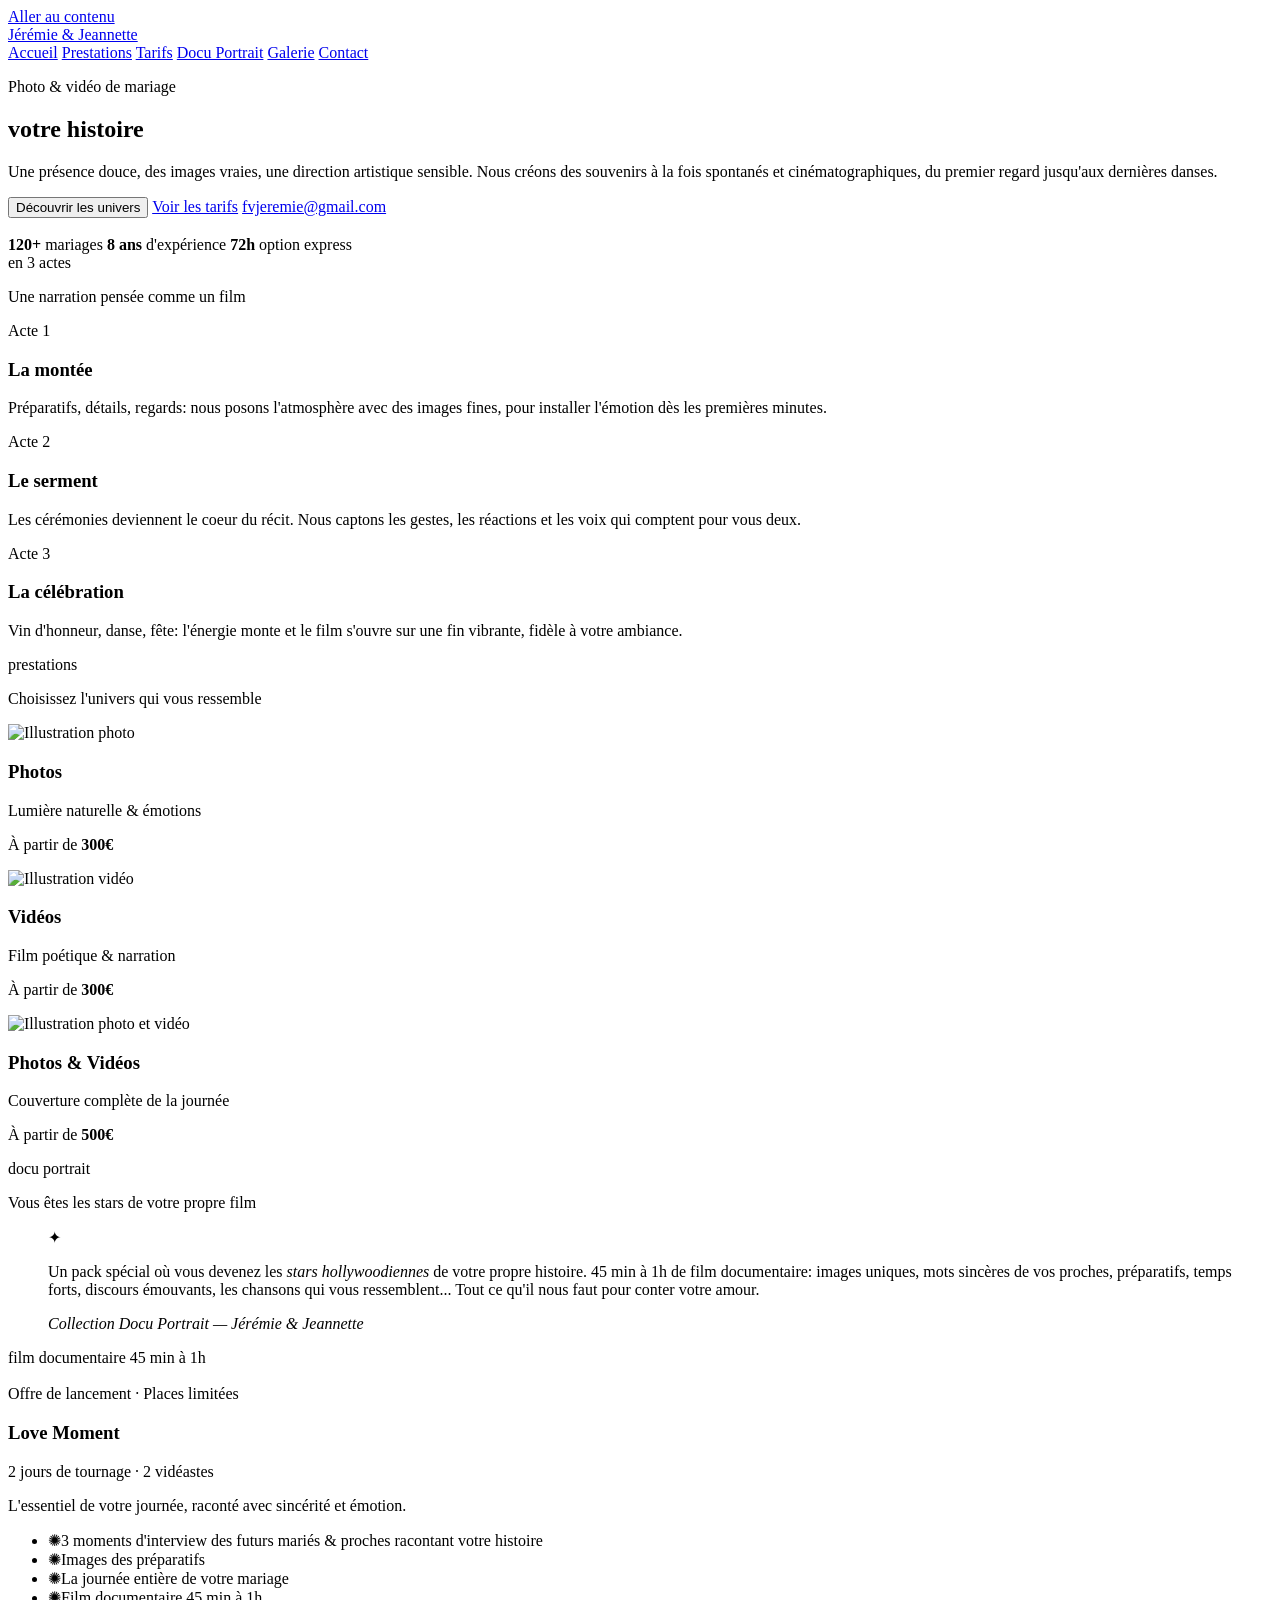
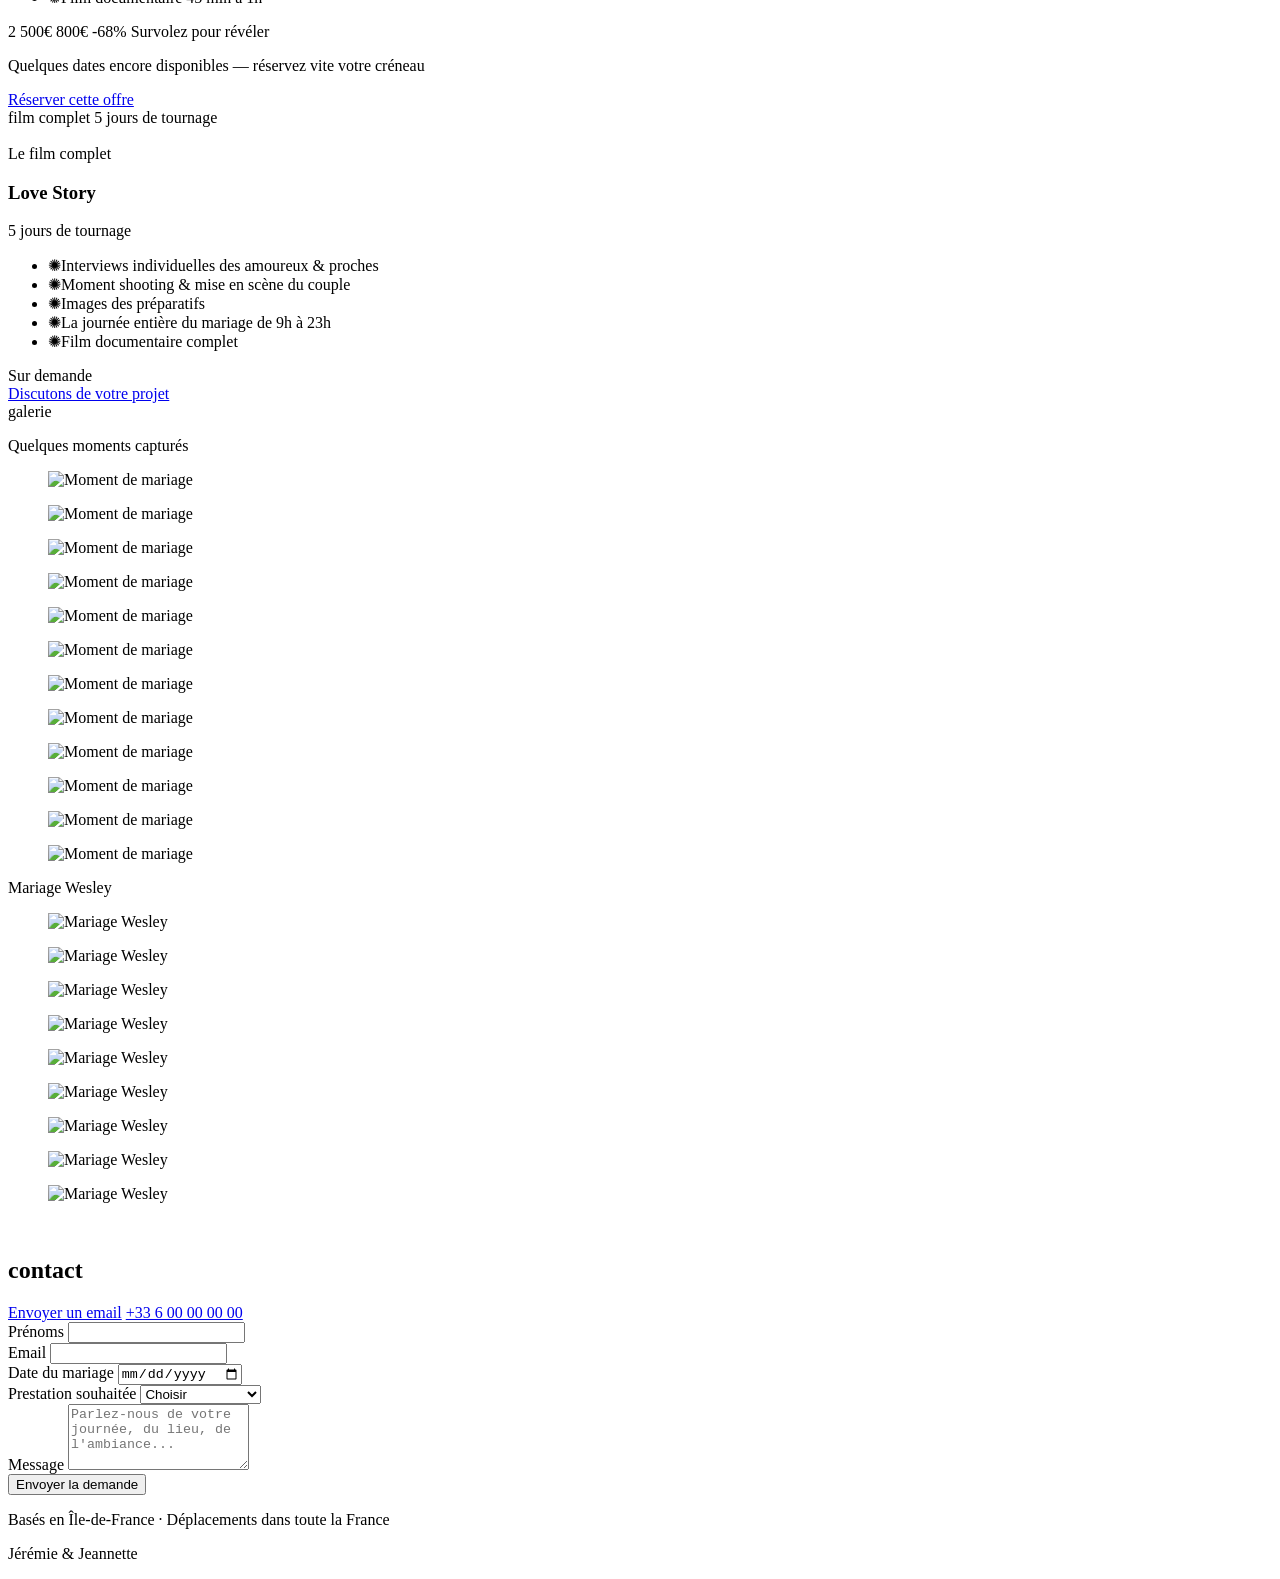
==== index.html @ 98b398fd "deplacement index" ====
<!doctype html>
<html lang="fr">
<head>
  <meta charset="utf-8">
  <meta name="viewport" content="width=device-width, initial-scale=1">
  <title>Jérémie & Jeannette | Prestations photo et vidéo de mariage</title>
  <meta name="description" content="Prestations photo et vidéo de mariage en Île-de-France: formules élégantes, approche éditoriale et films poétiques pour raconter votre journée.">
  <link rel="stylesheet" href="css/styles.css">
</head>
<body>
  <a class="skip-link" href="#accueil">Aller au contenu</a>

  <header class="topbar" role="banner">
    <a class="brand" href="#accueil">Jérémie & Jeannette</a>
    <nav aria-label="Navigation principale">
      <a href="#accueil">Accueil</a>
      <a href="#prestations">Prestations</a>
      <a href="#gamme">Tarifs</a>
      <a href="#docu">Docu Portrait</a>
      <a href="#galerie">Galerie</a>
      <a href="#contact">Contact</a>
    </nav>
  </header>

  <main id="accueil">
    <section class="hero">
      <div class="hero-copy reveal">
        <p class="eyebrow">Photo & vidéo de mariage</p>
        <h1 class="accroche gold-text">votre histoire</h1>
        <p class="sub">
          Une présence douce, des images vraies, une direction artistique sensible.
          Nous créons des souvenirs à la fois spontanés et cinématographiques,
          du premier regard jusqu'aux dernières danses.
        </p>
        <div class="hero-actions">
          <button id="heroInvite" class="invite" type="button">Découvrir les univers</button>
          <a class="text-link" href="#gamme">Voir les tarifs</a>
          <a class="mail" href="mailto:fvjeremie@gmail.com">fvjeremie@gmail.com</a>
        </div>
      </div>

      <div class="hero-visual reveal" aria-hidden="true">
        <img class="hero-sheet hero-sheet-main" src="assets/img/packs/photo-video.png" alt="">
        <img class="hero-sheet hero-sheet-back" src="assets/img/packs/photo.png" alt="">
        <div class="hero-stats">
          <span><b>120+</b> mariages</span>
          <span><b>8 ans</b> d'expérience</span>
          <span><b>72h</b> option express</span>
        </div>
      </div>
    </section>

    <section class="cinema" aria-label="Storytelling cinématographique">
      <header class="page-head reveal">
        <span class="script gold-text">en 3 actes</span>
        <p class="mariage">Une narration pensée comme un film</p>
      </header>

      <div class="cinema-grid">
        <article class="cinema-card reveal">
          <span class="num">Acte 1</span>
          <h3>La montée</h3>
          <p>
            Préparatifs, détails, regards: nous posons l'atmosphère avec des images fines,
            pour installer l'émotion dès les premières minutes.
          </p>
        </article>
        <article class="cinema-card reveal">
          <span class="num">Acte 2</span>
          <h3>Le serment</h3>
          <p>
            Les cérémonies deviennent le coeur du récit. Nous captons les gestes,
            les réactions et les voix qui comptent pour vous deux.
          </p>
        </article>
        <article class="cinema-card reveal">
          <span class="num">Acte 3</span>
          <h3>La célébration</h3>
          <p>
            Vin d'honneur, danse, fête: l'énergie monte et le film s'ouvre sur une fin
            vibrante, fidèle à votre ambiance.
          </p>
        </article>
      </div>
    </section>

    <section id="prestations" class="choice" aria-label="Choisir votre univers">
      <header class="page-head reveal">
        <span class="script gold-text">prestations</span>
        <p class="mariage">Choisissez l'univers qui vous ressemble</p>
      </header>

      <div class="choice-grid">
        <article class="choice-card" data-univers="photo" tabindex="0" aria-label="Univers photo">
          <div class="media">
            <img class="illu" src="assets/img/illustrations/Bouquet.png" alt="Illustration photo">
          </div>
          <h3 class="gold-text">Photos</h3>
          <p class="tag">Lumière naturelle & émotions</p>
          <p class="from">À partir de <b>300€</b></p>
        </article>

        <article class="choice-card" data-univers="video" tabindex="0" aria-label="Univers vidéo">
          <div class="media">
            <img class="illu" src="assets/img/illustrations/video/Cupidon.png" alt="Illustration vidéo">
          </div>
          <h3 class="gold-text">Vidéos</h3>
          <p class="tag">Film poétique & narration</p>
          <p class="from">À partir de <b>300€</b></p>
        </article>

        <article class="choice-card" data-univers="mix" tabindex="0" aria-label="Univers photo et vidéo">
          <div class="media">
            <img class="illu" src="assets/img/illustrations/Bague.png" alt="Illustration photo et vidéo">
          </div>
          <h3 class="gold-text">Photos & Vidéos</h3>
          <p class="tag">Couverture complète de la journée</p>
          <p class="from">À partir de <b>500€</b></p>
        </article>
      </div>
    </section>

    <section id="gamme" class="gamme" hidden aria-label="Tarifs et options">
      <header class="page-head reveal">
        <span id="gammeScript" class="script gold-text">photos</span>
        <p class="mariage">Sélectionnez une formule puis comparez les options</p>
      </header>

      <div class="gamme-shell reveal">
        <div id="gammeSwitch" class="gamme-switch" role="tablist" aria-label="Univers de prestation">
          <button type="button" role="tab" data-univers="photo" aria-pressed="true" class="is-active">Photos</button>
          <button type="button" role="tab" data-univers="video" aria-pressed="false">Vidéos</button>
          <button type="button" role="tab" data-univers="mix" aria-pressed="false">Photos & Vidéos</button>
        </div>

        <div class="gamme-main">
          <div id="packsHost" class="packs" aria-live="polite"></div>
          <div id="optionsHost" class="gamme-options" aria-label="Options"></div>
        </div>
      </div>
    </section>

    <section id="docu" class="docu" aria-label="Docu portrait mariage">
      <header class="page-head reveal">
        <span class="script gold-text">docu portrait</span>
        <p class="mariage">Vous êtes les stars de votre propre film</p>
      </header>

      <!-- Pull-quote -->
      <blockquote class="docu-quote reveal">
        <span class="flare">✦</span>
        <p>
          Un pack spécial où vous devenez les <em>stars hollywoodiennes</em> de votre propre histoire.
          45 min à 1h de film documentaire: images uniques, mots sincères de vos proches,
          préparatifs, temps forts, discours émouvants, les chansons qui vous ressemblent...
          Tout ce qu'il nous faut pour conter votre amour.
        </p>
        <cite>Collection Docu Portrait — Jérémie & Jeannette</cite>
      </blockquote>

      <!-- Packs Docu -->
      <div class="docu-packs">

        <!-- LOVE MOMENT -->
        <article class="docu-pack-card docu-pack-card--cinema reveal" tabindex="0" aria-label="Pack Love Moment, 800€">
          <div class="docu-pack-illu" aria-hidden="true">
            <div class="docu-pack-illu-copy">
              <span class="docu-pack-illu-kicker">film documentaire</span>
              <span class="docu-pack-illu-line">45 min à 1h</span>
            </div>
            <img class="illu" src="assets/img/illustrations/video/Clef.png" alt="">
          </div>
          <div class="docu-pack-body">
            <span class="docu-badge docu-badge--pulse"><span class="docu-badge-dot"></span>Offre de lancement · Places limitées</span>
            <h3 class="docu-pack-name gold-text">Love Moment</h3>
            <p class="docu-pack-sub">2 jours de tournage · 2 vidéastes</p>
            <p class="docu-pack-tagline">L'essentiel de votre journée, raconté avec sincérité et émotion.</p>
            <ul class="docu-pack-list">
              <li><span class="flare">✺</span>3 moments d'interview des futurs mariés & proches racontant votre histoire</li>
              <li><span class="flare">✺</span>Images des préparatifs</li>
              <li><span class="flare">✺</span>La journée entière de votre mariage</li>
              <li><span class="flare">✺</span>Film documentaire 45 min à 1h</li>
            </ul>
            <div class="docu-pack-price">
              <span class="docu-strike">2 500€</span>
              <span class="docu-promo gold-text">800€</span>
              <span class="docu-discount">-68%</span>
              <span class="docu-hint">Survolez pour révéler</span>
            </div>
            <p class="docu-urgency">Quelques dates encore disponibles — réservez vite votre créneau</p>
            <a class="docu-cta docu-cta--gold" href="#contact">Réserver cette offre</a>
          </div>
        </article>

        <!-- LOVE STORY -->
        <article class="docu-pack-card docu-pack-card--prestige docu-pack-card--editorial reveal" tabindex="0" aria-label="Pack Love Story, prix sur demande">
          <div class="docu-pack-illu" aria-hidden="true">
            <div class="docu-pack-illu-copy">
              <span class="docu-pack-illu-kicker">film complet</span>
              <span class="docu-pack-illu-line">5 jours de tournage</span>
            </div>
            <img class="illu" src="assets/img/illustrations/video/Colombe.png" alt="">
          </div>
          <div class="docu-pack-body">
            <span class="docu-badge docu-badge--prestige">Le film complet</span>
            <h3 class="docu-pack-name gold-text">Love Story</h3>
            <p class="docu-pack-sub">5 jours de tournage</p>
            <ul class="docu-pack-list">
              <li><span class="flare">✺</span>Interviews individuelles des amoureux & proches</li>
              <li><span class="flare">✺</span>Moment shooting & mise en scène du couple</li>
              <li><span class="flare">✺</span>Images des préparatifs</li>
              <li><span class="flare">✺</span>La journée entière du mariage de 9h à 23h</li>
              <li><span class="flare">✺</span>Film documentaire complet</li>
            </ul>
            <div class="docu-pack-price">
              <span class="docu-onreq gold-text">Sur demande</span>
            </div>
            <a class="docu-cta" href="#contact">Discutons de votre projet</a>
          </div>
        </article>

      </div>
    </section>
  </main>

  <section id="galerie" class="galerie" aria-label="Galerie photos">
    <header class="page-head reveal">
      <span class="script gold-text">galerie</span>
      <p class="mariage">Quelques moments capturés</p>
    </header>

    <div class="galerie-grid reveal">
      <figure class="gal-item gal-tall">
        <img src="assets/img/gallery/DSC05662.jpg" alt="Moment de mariage" loading="lazy">
      </figure>
      <figure class="gal-item">
        <img src="assets/img/gallery/DSC04499.jpg" alt="Moment de mariage" loading="lazy">
      </figure>
      <figure class="gal-item">
        <img src="assets/img/gallery/DSC04940.jpg" alt="Moment de mariage" loading="lazy">
      </figure>
      <figure class="gal-item gal-wide">
        <img src="assets/img/gallery/DSC05171.jpg" alt="Moment de mariage" loading="lazy">
      </figure>
      <figure class="gal-item">
        <img src="assets/img/gallery/DSC05604.jpg" alt="Moment de mariage" loading="lazy">
      </figure>
      <figure class="gal-item">
        <img src="assets/img/gallery/DSC05623.jpg" alt="Moment de mariage" loading="lazy">
      </figure>
      <figure class="gal-item gal-tall">
        <img src="assets/img/gallery/ILCE-7M4099.jpg" alt="Moment de mariage" loading="lazy">
      </figure>
      <figure class="gal-item">
        <img src="assets/img/gallery/DSC05749.jpg" alt="Moment de mariage" loading="lazy">
      </figure>
      <figure class="gal-item">
        <img src="assets/img/gallery/DSC08871.jpg" alt="Moment de mariage" loading="lazy">
      </figure>
      <figure class="gal-item gal-wide">
        <img src="assets/img/gallery/DSC09222.jpg" alt="Moment de mariage" loading="lazy">
      </figure>
      <figure class="gal-item">
        <img src="assets/img/gallery/ILCE-7M4180.jpg" alt="Moment de mariage" loading="lazy">
      </figure>
      <figure class="gal-item">
        <img src="assets/img/gallery/ILCE-7M4276.jpg" alt="Moment de mariage" loading="lazy">
      </figure>
    </div>

    <div class="galerie-sub reveal">
      <p class="galerie-sub-title">Mariage Wesley</p>
      <div class="galerie-grid galerie-grid--small">
        <figure class="gal-item">
          <img src="assets/img/gallery/Wesley/DSC01815.jpg" alt="Mariage Wesley" loading="lazy">
        </figure>
        <figure class="gal-item gal-tall">
          <img src="assets/img/gallery/Wesley/DSC02209.jpg" alt="Mariage Wesley" loading="lazy">
        </figure>
        <figure class="gal-item">
          <img src="assets/img/gallery/Wesley/DSC02457.jpg" alt="Mariage Wesley" loading="lazy">
        </figure>
        <figure class="gal-item gal-wide">
          <img src="assets/img/gallery/Wesley/DSC02531.jpg" alt="Mariage Wesley" loading="lazy">
        </figure>
        <figure class="gal-item">
          <img src="assets/img/gallery/Wesley/DSC03339.jpg" alt="Mariage Wesley" loading="lazy">
        </figure>
        <figure class="gal-item">
          <img src="assets/img/gallery/Wesley/DSC03361.jpg" alt="Mariage Wesley" loading="lazy">
        </figure>
        <figure class="gal-item gal-tall">
          <img src="assets/img/gallery/Wesley/DSC03442.jpg" alt="Mariage Wesley" loading="lazy">
        </figure>
        <figure class="gal-item">
          <img src="assets/img/gallery/Wesley/DSC03484.jpg" alt="Mariage Wesley" loading="lazy">
        </figure>
        <figure class="gal-item">
          <img src="assets/img/gallery/Wesley/DSC03781.jpg" alt="Mariage Wesley" loading="lazy">
        </figure>
      </div>
    </div>
  </section>

  <footer id="contact" class="contact" aria-label="Contact">
    <img class="corner bl" src="assets/img/illustrations/Noeud.png" alt="">
    <img class="corner r" src="assets/img/illustrations/Champagne.png" alt="">

    <h2 class="gold-text reveal">contact</h2>
    <div class="contact-actions reveal">
      <a class="mail" href="mailto:contact@jeremie-jeannette.fr">Envoyer un email</a>
      <a class="tel" href="tel:+33600000000">+33 6 00 00 00 00</a>
    </div>
    <form id="contactForm" class="contact-form reveal" aria-label="Formulaire de contact">
      <div class="field">
        <label for="prenom">Prénoms</label>
        <input id="prenom" name="prenom" type="text" autocomplete="name" required>
      </div>
      <div class="field">
        <label for="email">Email</label>
        <input id="email" name="email" type="email" autocomplete="email" required>
      </div>
      <div class="field">
        <label for="dateMariage">Date du mariage</label>
        <input id="dateMariage" name="dateMariage" type="date" required>
      </div>
      <div class="field">
        <label for="univers">Prestation souhaitée</label>
        <select id="univers" name="univers" required>
          <option value="">Choisir</option>
          <option value="Photos">Photos</option>
          <option value="Vidéos">Vidéos</option>
          <option value="Photos & Vidéos">Photos & Vidéos</option>
        </select>
      </div>
      <div class="field full">
        <label for="message">Message</label>
        <textarea id="message" name="message" rows="4" placeholder="Parlez-nous de votre journée, du lieu, de l'ambiance..."></textarea>
      </div>
      <button class="invite" type="submit">Envoyer la demande</button>
      <p id="formStatus" class="form-status" role="status" aria-live="polite"></p>
    </form>
    <p class="zone reveal">Basés en Île-de-France · Déplacements dans toute la France</p>
    <p class="sign gold-text reveal">Jérémie & Jeannette</p>
  </footer>

  <script src="js/main.js" defer></script>
</body>
</html>
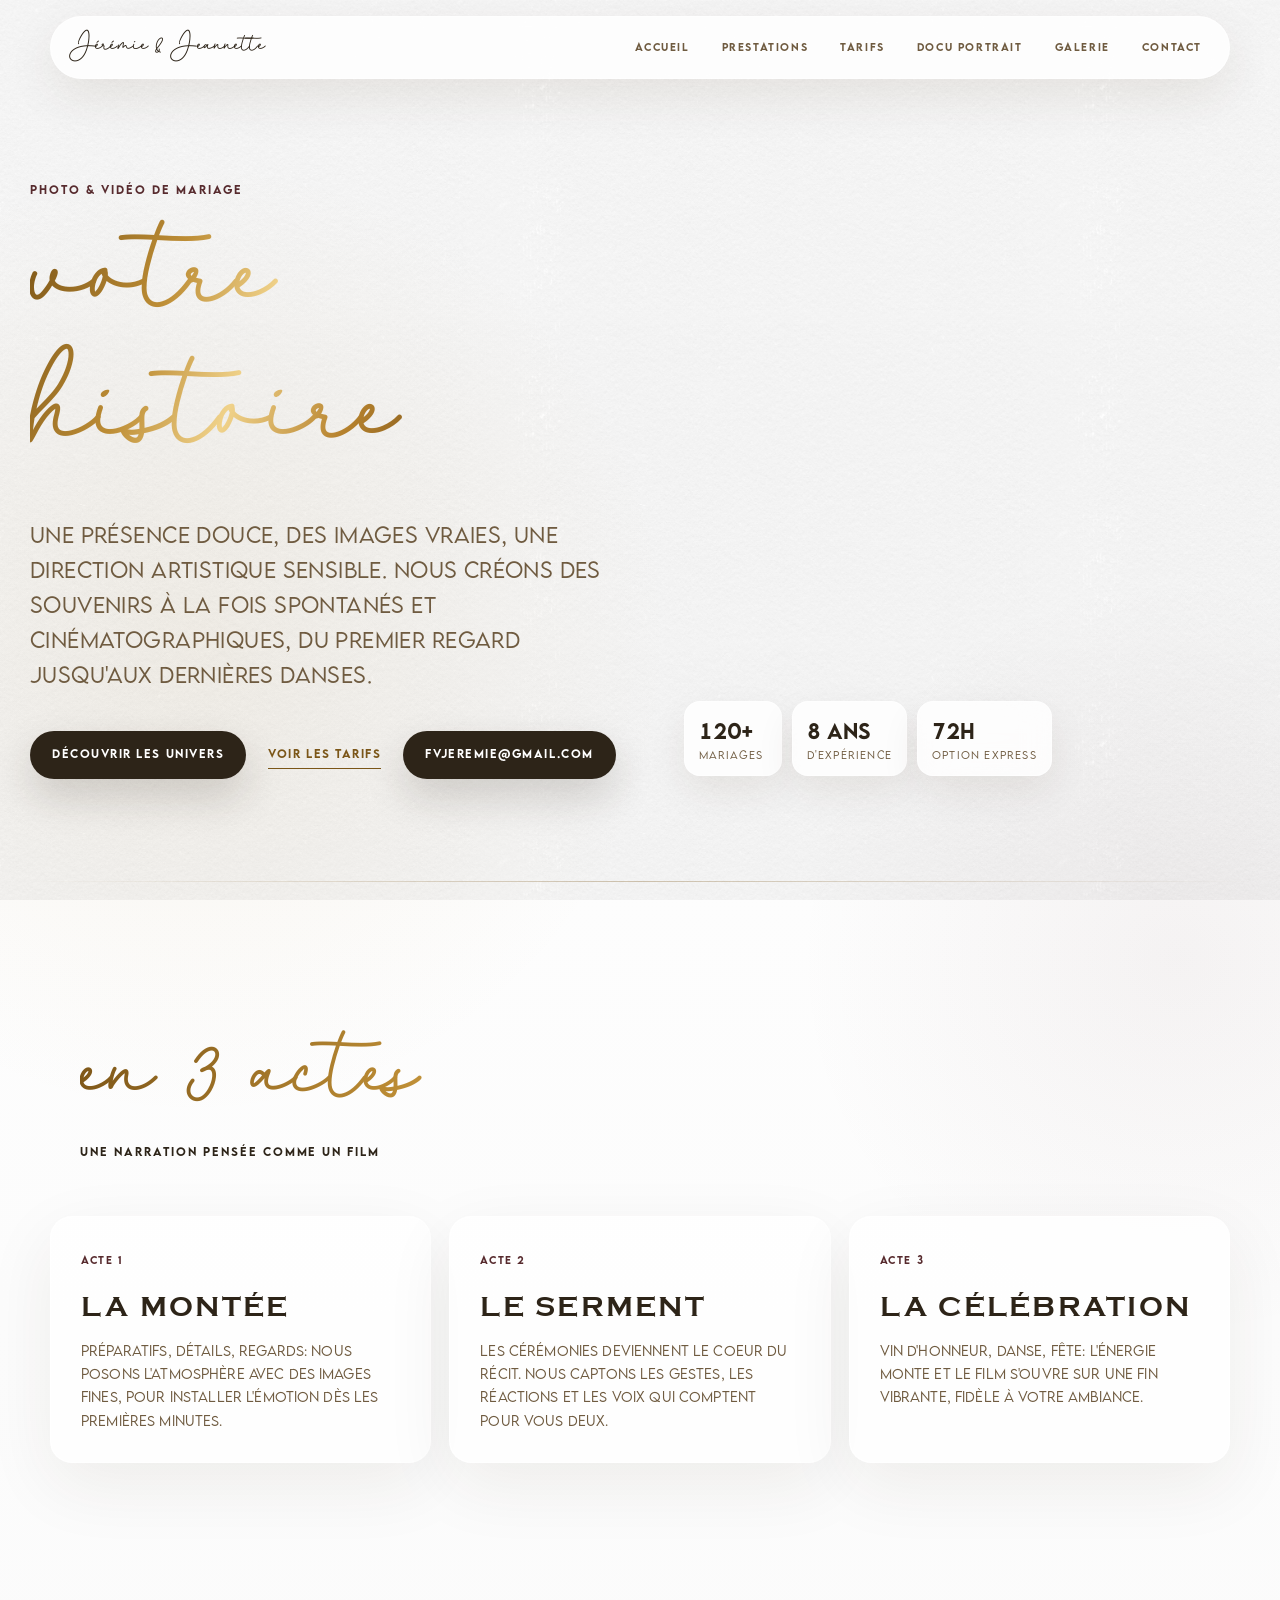
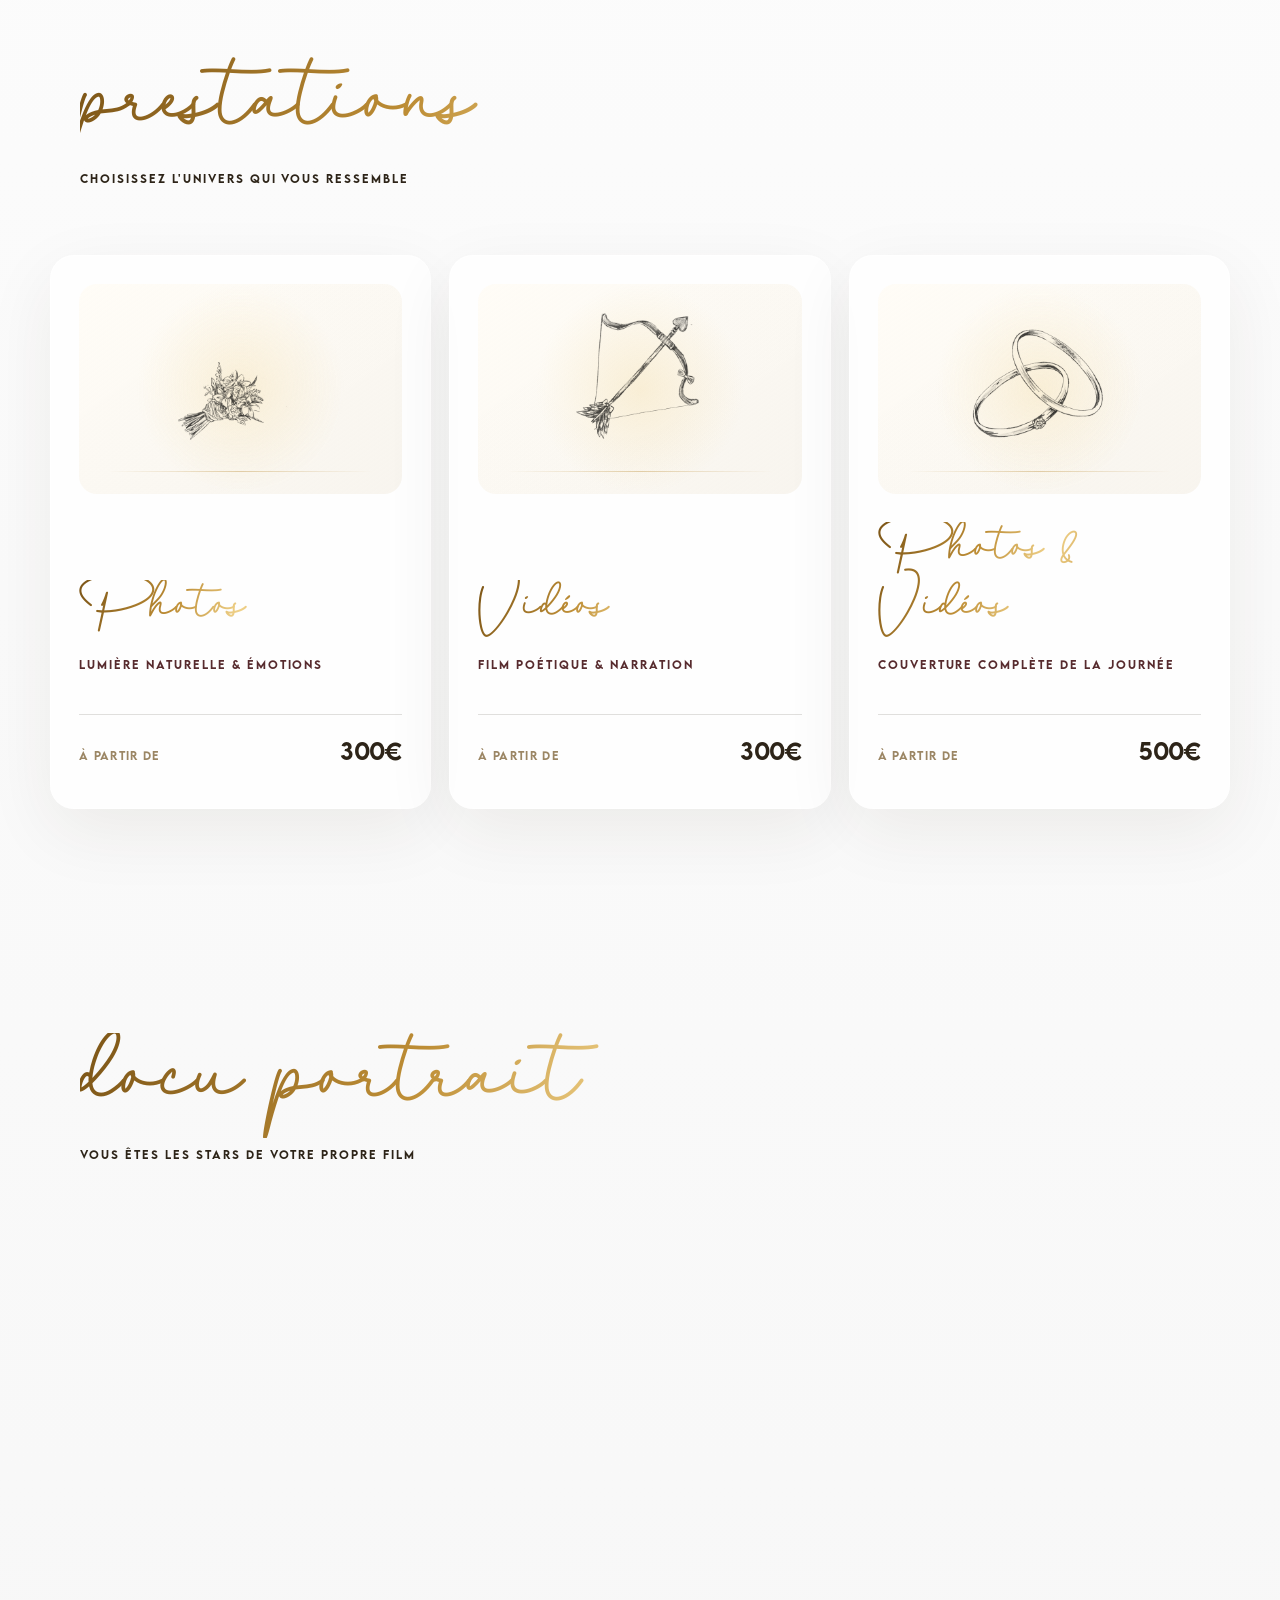
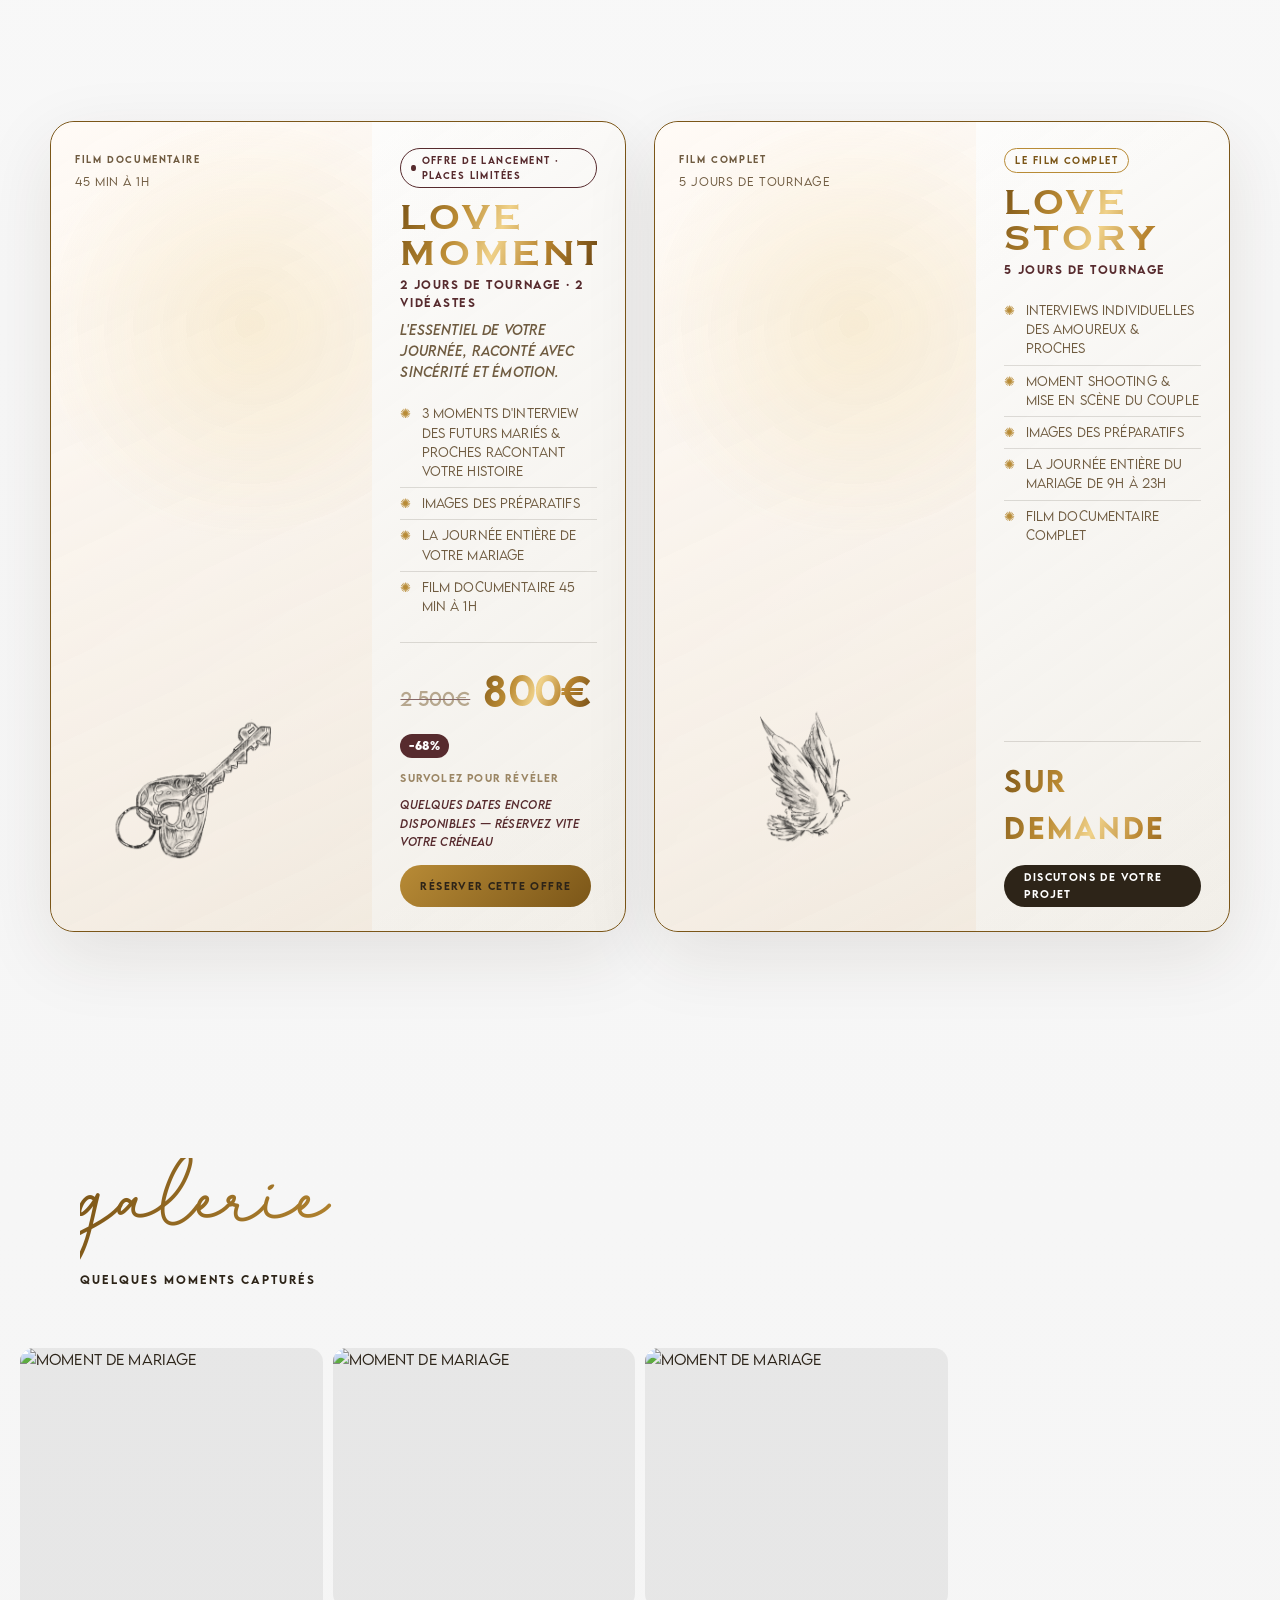
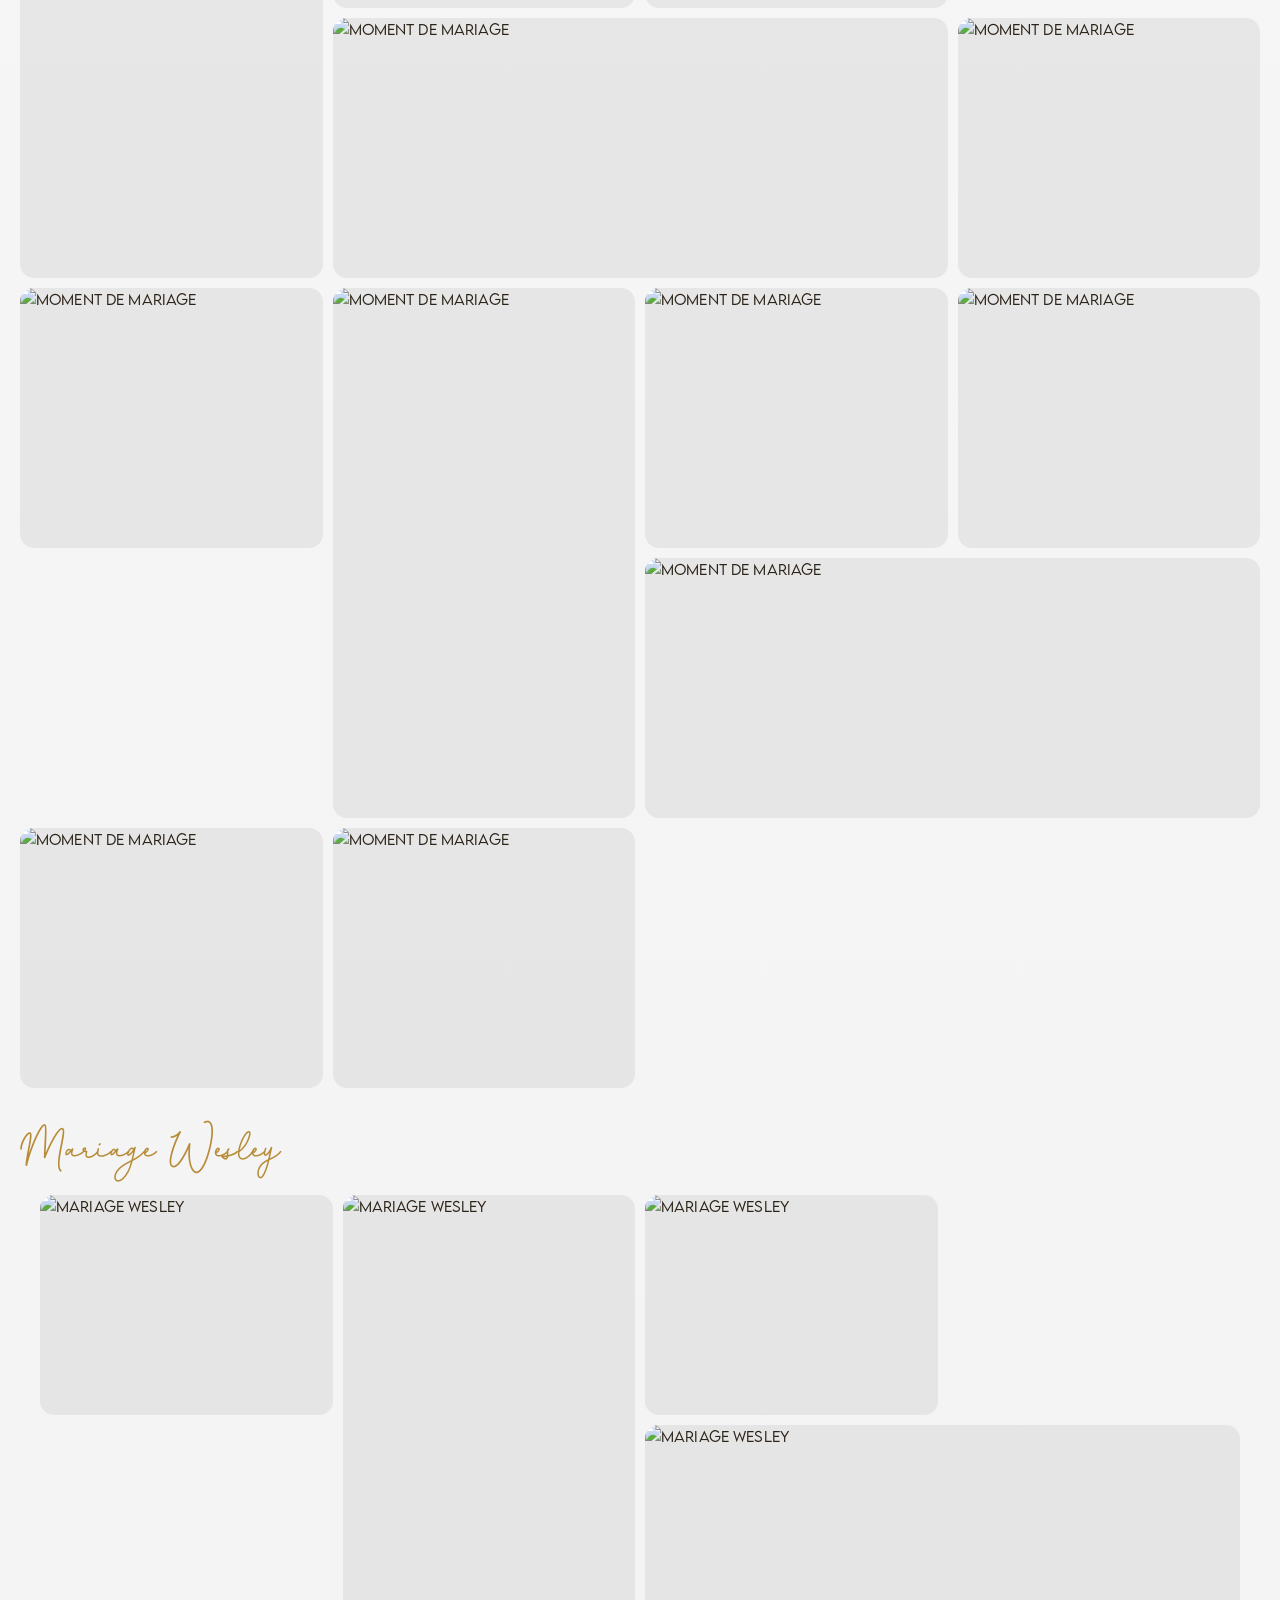
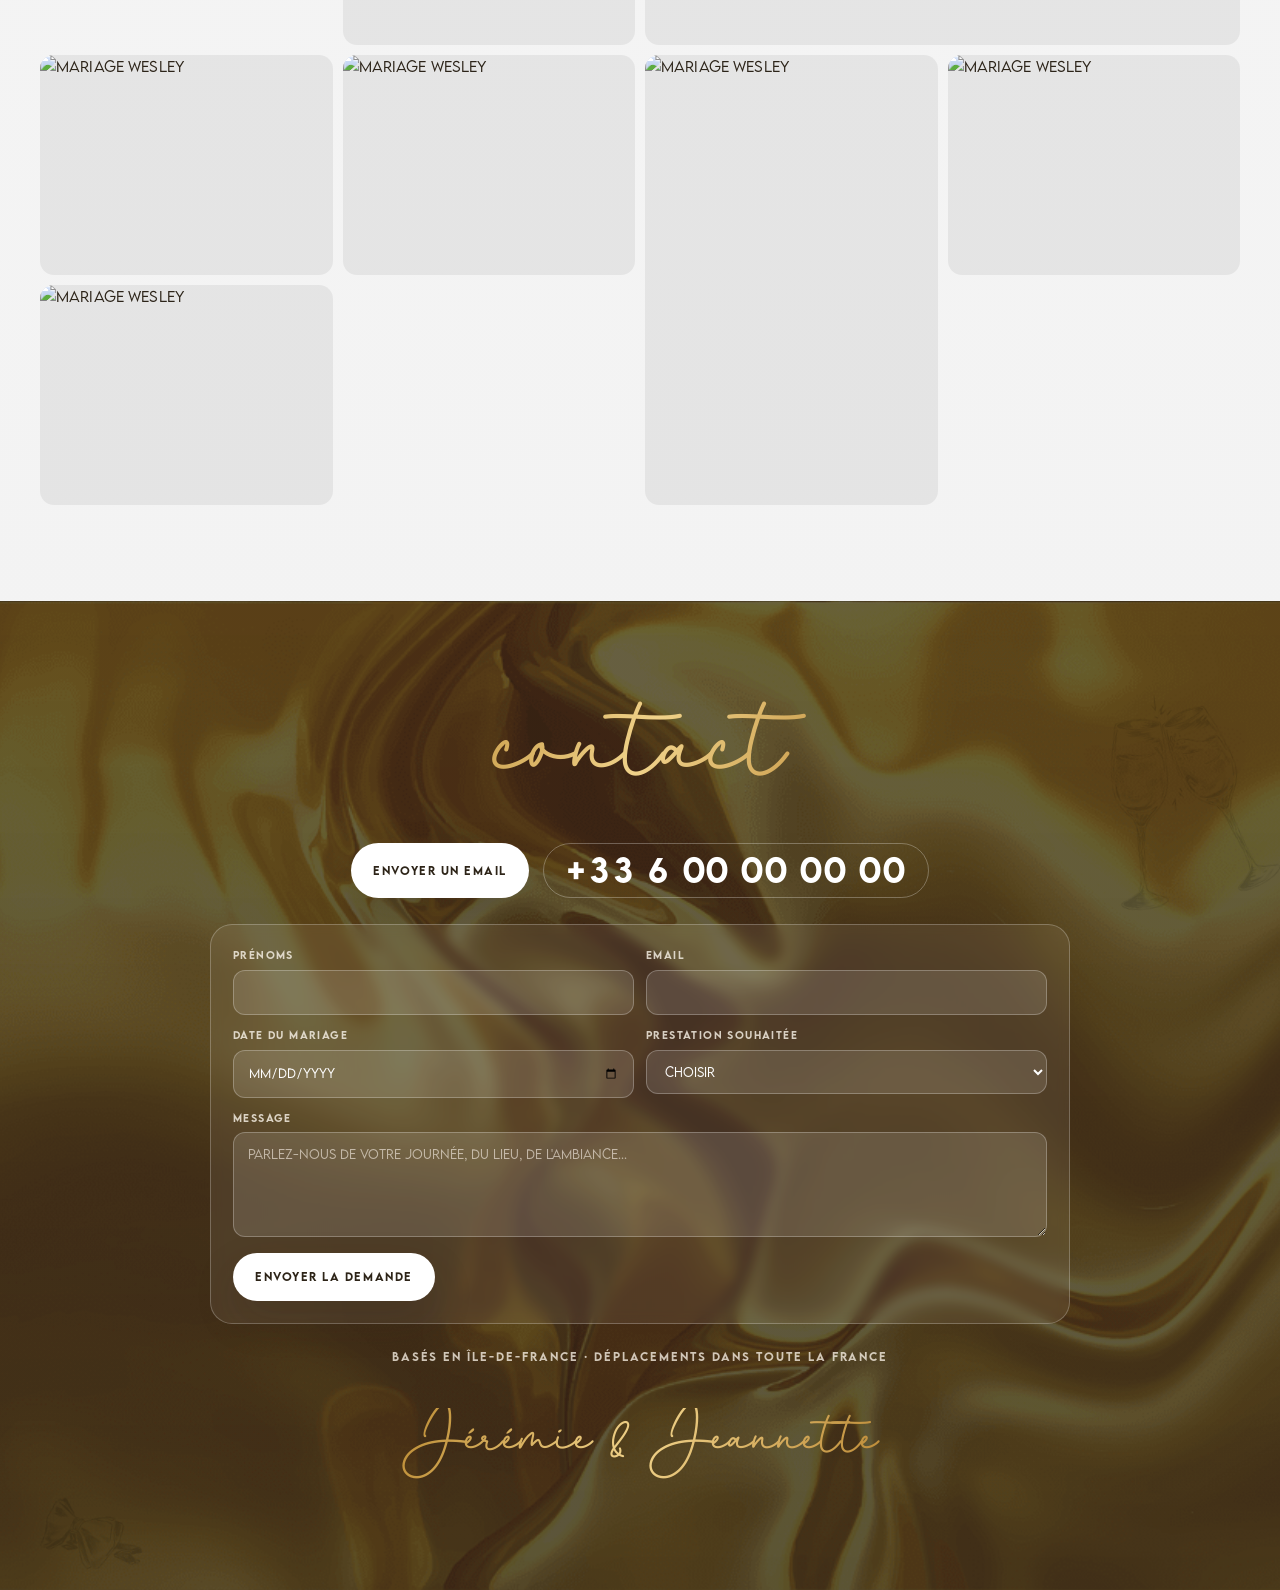
==== commit e27b406d: "uniformisation pack cher" ====
--- a/index.html
+++ b/index.html
@@ -162,7 +162,7 @@
       <div class="docu-packs">
 
         <!-- LOVE MOMENT -->
-        <article class="docu-pack-card docu-pack-card--cinema reveal" tabindex="0" aria-label="Pack Love Moment, 800€">
+        <article class="docu-pack-card docu-pack-card--prestige docu-pack-card--editorial reveal" tabindex="0" aria-label="Pack Love Moment, 800€">
           <div class="docu-pack-illu" aria-hidden="true">
             <div class="docu-pack-illu-copy">
               <span class="docu-pack-illu-kicker">film documentaire</span>
--- a/css/styles.css
+++ b/css/styles.css
@@ -0,0 +1,1439 @@
+/* Jérémie & Jeannette — Mariage · Photo & Vidéo */
+
+@font-face { font-family: 'Pretty Dahlia'; src: url('../assets/fonts/Pretty Dahlia.otf') format('opentype'); font-display: swap; }
+@font-face { font-family: 'Copperplate Gothic'; src: url('../assets/fonts/COPRGTL.TTF') format('truetype'); font-weight: 300; font-display: swap; }
+@font-face { font-family: 'Copperplate Gothic'; src: url('../assets/fonts/COPRGTB.TTF') format('truetype'); font-weight: 700; font-display: swap; }
+@font-face { font-family: 'LEMON MILK'; src: url('../assets/fonts/LEMONMILK-Light.otf') format('opentype'); font-weight: 300; font-display: swap; }
+@font-face { font-family: 'LEMON MILK'; src: url('../assets/fonts/LEMONMILK-Regular.otf') format('opentype'); font-weight: 400; font-display: swap; }
+@font-face { font-family: 'LEMON MILK'; src: url('../assets/fonts/LEMONMILK-RegularItalic.otf') format('opentype'); font-weight: 400; font-style: italic; font-display: swap; }
+@font-face { font-family: 'LEMON MILK'; src: url('../assets/fonts/LEMONMILK-Medium.otf') format('opentype'); font-weight: 500; font-display: swap; }
+@font-face { font-family: 'LEMON MILK'; src: url('../assets/fonts/LEMONMILK-Bold.otf') format('opentype'); font-weight: 700; font-display: swap; }
+@font-face { font-family: 'FcoFlares'; src: url('../assets/fonts/FcoFlares.TTF') format('truetype'); font-display: swap; }
+
+:root {
+  --paper: #f7f7f7;
+  --paper-soft: #ffffff;
+  --paper-warm: #efefef;
+  --ink: #2d2418;
+  --ink-soft: #6f5b40;
+  --muted: #9b8664;
+  --gold: #b88b36;
+  --gold-deep: #7b5618;
+  --gold-hi: #f0d28a;
+  --wine: #572b2e;
+  --line: rgba(45, 36, 24, .14);
+  --line-strong: rgba(123, 86, 24, .32);
+  --glass: rgba(255, 250, 239, .72);
+  --shadow: 0 28px 80px rgba(63, 42, 16, .16);
+  --script: 'Pretty Dahlia', cursive;
+  --display: 'Copperplate Gothic', serif;
+  --sans: 'LEMON MILK', system-ui, sans-serif;
+  --flare: 'FcoFlares', serif;
+  --gold-grad: linear-gradient(112deg, #7c5517 0%, #bd8d35 30%, #f0d28a 50%, #b7832e 72%, #6b4613 100%);
+  --ease: cubic-bezier(.22, 1, .36, 1);
+}
+
+* { box-sizing: border-box; }
+html { scroll-behavior: smooth; }
+body {
+  margin: 0;
+  min-width: 320px;
+  background:
+    radial-gradient(circle at 15% 8%, rgba(184, 139, 54, .08), transparent 30rem),
+    radial-gradient(circle at 92% 12%, rgba(87, 43, 46, .05), transparent 24rem),
+    linear-gradient(180deg, #ffffff, #f7f7f7 44%, #f2f2f2);
+  color: var(--ink);
+  font-family: var(--sans);
+  font-size: 14px;
+  font-weight: 300;
+  line-height: 1.65;
+  letter-spacing: .01em;
+  -webkit-font-smoothing: antialiased;
+  text-rendering: optimizeLegibility;
+}
+
+body::before {
+  content: '';
+  position: fixed;
+  inset: 0;
+  z-index: -1;
+  background: url('../assets/img/textures/paper-texture.png') repeat;
+  background-size: 560px;
+  opacity: .12;
+  mix-blend-mode: multiply;
+  pointer-events: none;
+}
+
+img { display: block; max-width: 100%; }
+a { color: inherit; text-decoration: none; }
+button { border: 0; font: inherit; cursor: pointer; color: inherit; }
+
+.skip-link {
+  position: fixed;
+  left: 1rem;
+  top: 1rem;
+  z-index: 100;
+  padding: .7rem 1rem;
+  background: var(--ink);
+  color: var(--paper-soft);
+  transform: translateY(-180%);
+  transition: transform .25s ease;
+}
+.skip-link:focus { transform: translateY(0); }
+
+.gold-text {
+  background: var(--gold-grad);
+  -webkit-background-clip: text;
+  background-clip: text;
+  color: transparent;
+  -webkit-text-fill-color: transparent;
+}
+
+.flare {
+  font-family: var(--flare);
+  color: var(--gold);
+  font-size: 1.1em;
+  line-height: 1;
+}
+
+.illu { mix-blend-mode: multiply; }
+
+.topbar {
+  position: fixed;
+  top: 16px;
+  left: 50%;
+  z-index: 40;
+  width: min(calc(100% - 32px), 1180px);
+  transform: translateX(-50%);
+  display: flex;
+  align-items: center;
+  justify-content: space-between;
+  gap: 20px;
+  padding: 12px 14px 12px 18px;
+  border: 1px solid rgba(255, 255, 255, .5);
+  border-radius: 999px;
+  background: rgba(255, 255, 255, .82);
+  box-shadow: 0 18px 50px rgba(63, 42, 16, .09);
+  backdrop-filter: blur(18px);
+}
+.topbar .brand {
+  font-family: var(--script);
+  font-size: 30px;
+  line-height: 1;
+  white-space: nowrap;
+}
+.topbar nav {
+  display: flex;
+  align-items: center;
+  gap: 6px;
+}
+.topbar nav a {
+  position: relative;
+  padding: 10px 13px;
+  border-radius: 999px;
+  color: var(--ink-soft);
+  font-size: 10px;
+  font-weight: 500;
+  letter-spacing: .16em;
+  text-transform: uppercase;
+  transition: color .25s ease, background .25s ease;
+}
+.topbar nav a:hover,
+.topbar nav a:focus-visible {
+  background: rgba(184, 139, 54, .12);
+  color: var(--gold-deep);
+}
+
+.hero {
+  position: relative;
+  min-height: 100dvh;
+  display: grid;
+  grid-template-columns: minmax(0, 1.02fr) minmax(320px, .98fr);
+  align-items: center;
+  gap: clamp(28px, 5vw, 84px);
+  width: min(100% - 40px, 1220px);
+  margin: 0 auto;
+  padding: 120px 0 76px;
+}
+.hero::after {
+  content: '';
+  position: absolute;
+  left: 0;
+  right: 0;
+  bottom: 34px;
+  height: 1px;
+  background: linear-gradient(90deg, transparent, var(--line-strong), transparent);
+}
+.hero-copy { position: relative; z-index: 2; }
+.hero .eyebrow,
+.page-head .mariage,
+.choice-card .tag,
+.pack .hours,
+.pack .price .label,
+.gamme-options .name,
+.contact .zone {
+  font-size: 11px;
+  font-weight: 500;
+  letter-spacing: .18em;
+  text-transform: uppercase;
+}
+.hero .eyebrow {
+  margin: 0 0 18px;
+  color: var(--wine);
+}
+.hero .accroche {
+  max-width: 9ch;
+  margin: 0;
+  font-family: var(--script);
+  font-size: clamp(78px, 13vw, 168px);
+  font-weight: 400;
+  line-height: .82;
+  text-wrap: balance;
+}
+.hero .sub {
+  max-width: 610px;
+  margin: 28px 0 0;
+  color: var(--ink-soft);
+  font-size: clamp(16px, 1.6vw, 22px);
+  font-weight: 300;
+  line-height: 1.7;
+  letter-spacing: .02em;
+  text-wrap: pretty;
+}
+.hero-actions {
+  display: flex;
+  flex-wrap: wrap;
+  align-items: center;
+  gap: 14px 22px;
+  margin-top: 38px;
+}
+.invite,
+.mail {
+  display: inline-flex;
+  align-items: center;
+  justify-content: center;
+  min-height: 48px;
+  padding: 0 22px;
+  border-radius: 999px;
+  background: var(--ink);
+  color: var(--paper-soft);
+  box-shadow: 0 18px 40px rgba(45, 36, 24, .18);
+  font-size: 11px;
+  font-weight: 500;
+  letter-spacing: .14em;
+  text-transform: uppercase;
+  transition: transform .25s var(--ease), box-shadow .25s ease, background .25s ease;
+}
+.invite:hover,
+.mail:hover {
+  transform: translateY(-2px);
+  background: var(--wine);
+  box-shadow: 0 24px 54px rgba(87, 43, 46, .2);
+}
+.invite:active,
+.mail:active { transform: translateY(0) scale(.98); }
+.text-link {
+  position: relative;
+  color: var(--gold-deep);
+  font-size: 11px;
+  font-weight: 500;
+  letter-spacing: .14em;
+  text-transform: uppercase;
+}
+.text-link::after {
+  content: '';
+  position: absolute;
+  left: 0;
+  right: 0;
+  bottom: -5px;
+  height: 1px;
+  background: currentColor;
+  transform-origin: left;
+  transition: transform .25s ease;
+}
+.text-link:hover::after { transform: scaleX(.62); }
+
+.hero-visual {
+  position: relative;
+  min-height: clamp(480px, 63vw, 720px);
+  perspective: 1000px;
+}
+.hero-sheet {
+  position: absolute;
+  width: min(75%, 430px);
+  border-radius: 18px;
+  box-shadow: var(--shadow);
+  background: var(--paper-soft);
+}
+.hero-sheet-main {
+  right: 4%;
+  top: 3%;
+  z-index: 2;
+  transform: rotate(4deg);
+}
+.hero-sheet-back {
+  left: 2%;
+  bottom: 4%;
+  opacity: .88;
+  transform: rotate(-8deg) scale(.92);
+  filter: saturate(.9);
+}
+.hero-stats {
+  position: absolute;
+  left: 0;
+  bottom: 64px;
+  z-index: 3;
+  display: flex;
+  gap: 10px;
+}
+.hero-stats span {
+  min-width: 98px;
+  padding: 12px 14px;
+  border: 1px solid rgba(255, 255, 255, .55);
+  border-radius: 16px;
+  background: rgba(255, 255, 255, .82);
+  box-shadow: 0 16px 38px rgba(63, 42, 16, .08);
+  color: var(--ink-soft);
+  font-size: 10px;
+  letter-spacing: .12em;
+  text-transform: uppercase;
+  backdrop-filter: blur(14px);
+}
+.hero-stats b {
+  display: block;
+  color: var(--ink);
+  font-size: 20px;
+  font-weight: 500;
+  letter-spacing: 0;
+  font-variant-numeric: tabular-nums;
+}
+
+.page-head {
+  width: min(100% - 40px, 1120px);
+  margin: 0 auto;
+  padding: 88px 0 8px;
+  text-align: left;
+}
+.page-head .script {
+  display: block;
+  font-family: var(--script);
+  font-size: clamp(68px, 10vw, 138px);
+  line-height: .82;
+}
+.page-head .mariage {
+  margin-top: 8px;
+  color: var(--ink);
+}
+
+.choice {
+  padding: 18px 0 108px;
+}
+
+.cinema {
+  padding: 26px 0 88px;
+}
+.cinema-grid {
+  display: grid;
+  grid-template-columns: repeat(3, minmax(0, 1fr));
+  gap: 18px;
+  width: min(100% - 40px, 1180px);
+  margin: 36px auto 0;
+}
+.cinema-card {
+  padding: 30px;
+  border: 1px solid rgba(255, 255, 255, .58);
+  border-radius: 22px;
+  background: rgba(255, 255, 255, .72);
+  box-shadow: 0 22px 70px rgba(63, 42, 16, .07);
+}
+.cinema-card .num {
+  display: inline-block;
+  color: var(--wine);
+  font-size: 10px;
+  font-weight: 500;
+  letter-spacing: .16em;
+  text-transform: uppercase;
+}
+.cinema-card h3 {
+  margin: 14px 0 8px;
+  font-family: var(--display);
+  font-size: clamp(22px, 2.2vw, 30px);
+  letter-spacing: .08em;
+  text-transform: uppercase;
+}
+.cinema-card p {
+  margin: 0;
+  color: var(--ink-soft);
+  font-size: 13px;
+  line-height: 1.8;
+}
+
+.choice-grid {
+  display: grid;
+  grid-template-columns: repeat(3, minmax(0, 1fr));
+  gap: 18px;
+  width: min(100% - 40px, 1180px);
+  margin: 48px auto 0;
+}
+.choice-card {
+  position: relative;
+  display: grid;
+  grid-template-rows: auto 1fr auto auto;
+  min-height: 430px;
+  overflow: hidden;
+  padding: 28px;
+  border: 1px solid rgba(255, 255, 255, .58);
+  border-radius: 24px;
+  background: rgba(255, 255, 255, .72);
+  box-shadow: 0 22px 70px rgba(63, 42, 16, .07);
+  text-align: left;
+  opacity: 0;
+  transform: translateY(34px);
+  transition: opacity .75s var(--ease), transform .75s var(--ease), box-shadow .28s ease, border-color .28s ease;
+}
+.choice-card.in { opacity: 1; transform: none; }
+.choice-card:nth-child(2).in { transition-delay: .08s; }
+.choice-card:nth-child(3).in { transition-delay: .16s; }
+.choice-card:hover {
+  border-color: rgba(184, 139, 54, .42);
+  box-shadow: 0 30px 84px rgba(63, 42, 16, .16);
+  transform: translateY(-6px);
+}
+.choice-card .media {
+  position: relative;
+  height: 210px;
+  display: grid;
+  place-items: center;
+  overflow: visible;
+  border-radius: 18px;
+  background:
+    radial-gradient(circle at 50% 50%, rgba(240, 210, 138, .28), transparent 54%),
+    linear-gradient(145deg, rgba(255, 250, 239, .52), rgba(221, 203, 169, .18));
+}
+.choice-card .media::after {
+  content: '';
+  position: absolute;
+  inset: auto 9% 22px;
+  height: 1px;
+  background: linear-gradient(90deg, transparent, rgba(184, 139, 54, .38), transparent);
+  border: 0;
+  border-radius: 0;
+}
+.choice-card .media img {
+  position: relative;
+  z-index: 1;
+  width: auto;
+  max-width: 74%;
+  max-height: 170px;
+  height: auto;
+  object-fit: contain;
+  opacity: .82;
+  transform: translateY(-6px) scale(1);
+  transition: transform .7s var(--ease);
+}
+.choice-card:hover .media img { transform: translateY(-10px) scale(1.08) rotate(-2deg); }
+.choice-card h3 {
+  align-self: end;
+  margin: 28px 0 8px;
+  font-family: var(--script);
+  font-size: clamp(48px, 5vw, 72px);
+  font-weight: 400;
+  line-height: .9;
+}
+.choice-card .tag { color: var(--wine); }
+.choice-card .from {
+  display: flex;
+  align-items: baseline;
+  justify-content: space-between;
+  gap: 16px;
+  margin-top: 28px;
+  padding-top: 18px;
+  border-top: 1px solid var(--line);
+  color: var(--muted);
+  font-size: 11px;
+  font-weight: 500;
+  letter-spacing: .12em;
+  text-transform: uppercase;
+}
+.choice-card .from b {
+  color: var(--ink);
+  font-size: 22px;
+  font-weight: 500;
+  letter-spacing: 0;
+  font-variant-numeric: tabular-nums;
+}
+
+.gamme {
+  padding: 22px 0 112px;
+  background: linear-gradient(180deg, rgba(255, 255, 255, .18), rgba(240, 238, 234, .14));
+}
+.gamme-shell {
+  width: min(100% - 40px, 1240px);
+  margin: 28px auto 0;
+}
+.gamme-main { min-width: 0; }
+.gamme-switch {
+  display: grid;
+  grid-template-columns: repeat(3, minmax(0, 1fr));
+  gap: 8px;
+  max-width: 760px;
+  margin: 0 auto 28px;
+  padding: 7px;
+  border: 1px solid rgba(255, 255, 255, .6);
+  border-radius: 22px;
+  background: rgba(255, 255, 255, .78);
+  box-shadow: 0 18px 48px rgba(63, 42, 16, .08);
+  backdrop-filter: blur(14px);
+}
+.gamme-switch button {
+  min-height: 46px;
+  padding: 0 14px;
+  border-radius: 16px;
+  background: transparent;
+  color: var(--ink-soft);
+  font-size: 11px;
+  font-weight: 500;
+  letter-spacing: .12em;
+  text-transform: uppercase;
+  transition: background .24s ease, color .24s ease, transform .24s var(--ease), box-shadow .24s ease;
+}
+.gamme-switch button:hover {
+  background: rgba(184, 139, 54, .1);
+  color: var(--gold-deep);
+}
+.gamme-switch button.is-active {
+  background: var(--ink);
+  color: var(--paper-soft);
+  box-shadow: 0 12px 28px rgba(45, 36, 24, .16);
+}
+.gamme-switch button:active {
+  transform: scale(.98);
+}
+.packs {
+  display: grid;
+  grid-template-columns: repeat(2, minmax(0, 1fr));
+  gap: 18px;
+}
+.packs.three { grid-template-columns: repeat(3, minmax(0, 1fr)); }
+
+.pack {
+  position: relative;
+  overflow: hidden;
+  min-height: 390px;
+  padding: 30px;
+  border: 1px solid rgba(255, 255, 255, .56);
+  border-radius: 22px;
+  background:
+    linear-gradient(145deg, rgba(255, 255, 255, .92), rgba(240, 238, 234, .62)),
+    var(--paper-soft);
+  box-shadow: 0 20px 64px rgba(63, 42, 16, .09);
+  outline: none;
+  transition: transform .28s var(--ease), box-shadow .28s ease, border-color .28s ease;
+}
+.pack:hover,
+.pack:focus-within,
+.pack.revealed {
+  transform: translateY(-5px);
+  border-color: rgba(184, 139, 54, .45);
+  box-shadow: 0 32px 80px rgba(63, 42, 16, .16);
+}
+.pack .illu-side {
+  position: absolute;
+  right: -42px;
+  bottom: -44px;
+  width: min(48%, 210px);
+  opacity: .18;
+  pointer-events: none;
+  transition: opacity .35s ease, transform .5s var(--ease);
+}
+.pack:hover .illu-side,
+.pack:focus-within .illu-side,
+.pack.revealed .illu-side {
+  opacity: .34;
+  transform: rotate(-4deg) scale(1.05);
+}
+.pack h4 {
+  position: relative;
+  z-index: 1;
+  margin: 0;
+  font-family: var(--display);
+  font-size: clamp(25px, 2.4vw, 34px);
+  font-weight: 700;
+  line-height: 1;
+  letter-spacing: .08em;
+  text-transform: uppercase;
+  text-wrap: balance;
+}
+.pack .hours {
+  position: relative;
+  z-index: 1;
+  margin: 10px 0 22px;
+  color: var(--wine);
+}
+.pack ul {
+  position: relative;
+  z-index: 1;
+  margin: 0;
+  padding: 0;
+  list-style: none;
+}
+.pack li {
+  display: flex;
+  gap: 10px;
+  align-items: baseline;
+  padding: 7px 0;
+  color: var(--ink-soft);
+  font-size: 12px;
+  font-weight: 300;
+  line-height: 1.65;
+  letter-spacing: .03em;
+  text-transform: none;
+}
+.pack li .flare { flex: 0 0 auto; }
+.pack .price {
+  position: relative;
+  z-index: 1;
+  display: flex;
+  align-items: baseline;
+  gap: 12px;
+  margin-top: 24px;
+  padding-top: 18px;
+  border-top: 1px solid var(--line);
+}
+.pack .price .label { color: var(--muted); }
+.pack .price .amount {
+  font-size: clamp(27px, 3vw, 36px);
+  font-weight: 500;
+  letter-spacing: 0;
+  filter: blur(8px);
+  opacity: .55;
+  transition: filter .35s var(--ease), opacity .35s ease;
+  font-variant-numeric: tabular-nums;
+}
+.pack:hover .price .amount,
+.pack:focus-within .price .amount,
+.pack.revealed .price .amount {
+  filter: blur(0);
+  opacity: 1;
+}
+.pack .price .hint {
+  margin-left: auto;
+  color: var(--muted);
+  font-size: 10px;
+  font-weight: 500;
+  letter-spacing: .12em;
+  text-transform: uppercase;
+  transition: opacity .25s ease;
+}
+.pack:hover .price .hint,
+.pack:focus-within .price .hint,
+.pack.revealed .price .hint { opacity: 0; }
+.pack .price .strike {
+  margin-right: 8px;
+  color: var(--muted);
+  font-size: .6em;
+  text-decoration: line-through;
+}
+.price-on-request {
+  font-size: 20px !important;
+  letter-spacing: .08em !important;
+}
+
+.gamme-options {
+  display: flex;
+  flex-wrap: wrap;
+  justify-content: center;
+  gap: 12px;
+  margin-top: 28px;
+}
+.gamme-options .opt {
+  display: inline-flex;
+  align-items: center;
+  gap: 10px;
+  padding: 12px 15px;
+  border: 1px solid var(--line);
+  border-radius: 999px;
+  background: rgba(255, 255, 255, .68);
+}
+.gamme-options .name { color: var(--ink-soft); }
+.gamme-options .val {
+  color: var(--gold-deep);
+  font-size: 15px;
+  font-weight: 500;
+  font-variant-numeric: tabular-nums;
+}
+
+.docu {
+  position: relative;
+  padding: 28px 0 112px;
+}
+
+/* --- Packs Docu Portrait --- */
+.docu-packs {
+  display: grid;
+  grid-template-columns: repeat(2, minmax(0, 1fr));
+  gap: 28px;
+  width: min(100% - 40px, 1180px);
+  margin: 44px auto 0;
+}
+.docu-pack-card {
+  position: relative;
+  overflow: hidden;
+  display: grid;
+  grid-template-columns: minmax(280px, 1.12fr) minmax(0, .88fr);
+  gap: 0;
+  border: 1px solid rgba(184, 139, 54, .28);
+  border-radius: 24px;
+  background: rgba(255, 255, 255, .84);
+  box-shadow: 0 24px 72px rgba(63, 42, 16, .10);
+  outline: none;
+  transition: transform .28s var(--ease), box-shadow .28s ease, border-color .28s ease;
+}
+.docu-pack-card:hover,
+.docu-pack-card:focus-within {
+  transform: translateY(-6px);
+  border-color: rgba(184, 139, 54, .55);
+  box-shadow: 0 36px 90px rgba(63, 42, 16, .16);
+}
+.docu-pack-card--prestige {
+  border-color: var(--gold-deep);
+  background: linear-gradient(145deg, rgba(255,255,255,.92), rgba(240,236,228,.78));
+}
+.docu-pack-illu {
+  display: flex;
+  flex-direction: column;
+  align-items: flex-start;
+  justify-content: space-between;
+  min-height: 100%;
+  background:
+    radial-gradient(circle at 50% 60%, rgba(240, 210, 138, .32), transparent 68%),
+    linear-gradient(160deg, rgba(255,250,235,.6), rgba(225,210,178,.2));
+  border-radius: 24px 0 0 24px;
+  padding: 30px 24px 24px;
+}
+.docu-pack-card--cinema .docu-pack-illu {
+  background:
+    radial-gradient(circle at 30% 30%, rgba(240, 210, 138, .34), transparent 36%),
+    radial-gradient(circle at 78% 78%, rgba(87, 43, 46, .20), transparent 34%),
+    linear-gradient(150deg, rgba(56, 35, 15, .96), rgba(104, 71, 28, .84));
+  color: var(--paper-soft);
+}
+.docu-pack-card--editorial .docu-pack-illu {
+  background:
+    radial-gradient(circle at 62% 25%, rgba(240, 210, 138, .26), transparent 34%),
+    linear-gradient(155deg, rgba(255,250,245,.92), rgba(241,232,220,.78));
+}
+.docu-pack-illu-copy {
+  display: flex;
+  flex-direction: column;
+  gap: 6px;
+  max-width: 16ch;
+  color: var(--ink-soft);
+  text-transform: uppercase;
+}
+.docu-pack-card--cinema .docu-pack-illu-copy {
+  color: rgba(255, 250, 239, .88);
+}
+.docu-pack-illu-kicker {
+  font-size: 9px;
+  font-weight: 500;
+  letter-spacing: .18em;
+}
+.docu-pack-illu-line {
+  font-size: 11px;
+  line-height: 1.6;
+  letter-spacing: .08em;
+}
+.docu-pack-illu img {
+  align-self: center;
+  width: min(100%, 210px);
+  height: auto;
+  opacity: .9;
+  transition: transform .5s var(--ease), opacity .35s ease;
+}
+.docu-pack-card--cinema .docu-pack-illu img {
+  width: min(100%, 240px);
+  opacity: .98;
+  filter: drop-shadow(0 8px 22px rgba(0, 0, 0, .20));
+}
+.docu-pack-card--prestige .docu-pack-illu img {
+  width: min(100%, 235px);
+}
+
+.docu-pack-card--cinema .docu-pack-pack-body,
+.docu-pack-card--cinema .docu-pack-body {
+  background: linear-gradient(180deg, rgba(255,255,255,.04), rgba(255,255,255,0));
+}
+.docu-pack-card--cinema .docu-pack-body .docu-badge,
+.docu-pack-card--cinema .docu-pack-body .docu-pack-sub,
+.docu-pack-card--cinema .docu-pack-body .docu-pack-tagline,
+.docu-pack-card--cinema .docu-pack-body .docu-pack-list li,
+.docu-pack-card--cinema .docu-pack-body .docu-hint,
+.docu-pack-card--cinema .docu-pack-body .docu-urgency,
+.docu-pack-card--cinema .docu-pack-body .docu-strike {
+  color: rgba(255, 250, 239, .82);
+}
+.docu-pack-card--cinema .docu-pack-body .docu-pack-name,
+.docu-pack-card--cinema .docu-pack-body .docu-promo {
+  color: transparent;
+  -webkit-text-fill-color: transparent;
+}
+.docu-pack-card--cinema .docu-pack-body .docu-pack-list li {
+  border-bottom-color: rgba(255, 250, 239, .14);
+}
+.docu-pack-card--cinema .docu-pack-body .docu-pack-price {
+  border-top-color: rgba(255, 250, 239, .14);
+}
+.docu-pack-card:hover .docu-pack-illu img,
+.docu-pack-card:focus-within .docu-pack-illu img {
+  transform: translateY(-6px) scale(1.08) rotate(-3deg);
+  opacity: 1;
+}
+.docu-pack-body {
+  padding: 26px 28px 24px;
+  display: flex;
+  flex-direction: column;
+  gap: 0;
+}
+.docu-badge {
+  display: inline-block;
+  padding: 4px 10px;
+  border: 1px solid var(--wine);
+  border-radius: 999px;
+  color: var(--wine);
+  font-size: 9px;
+  font-weight: 500;
+  letter-spacing: .16em;
+  text-transform: uppercase;
+  margin-bottom: 12px;
+  width: fit-content;
+}
+.docu-badge--prestige {
+  border-color: var(--gold);
+  color: var(--gold-deep);
+}
+.docu-badge--pulse {
+  display: inline-flex;
+  align-items: center;
+  gap: 6px;
+}
+.docu-badge-dot {
+  width: 6px;
+  height: 6px;
+  border-radius: 50%;
+  background: var(--wine);
+  animation: docu-badge-pulse 1.8s ease-in-out infinite;
+}
+@keyframes docu-badge-pulse {
+  0%, 100% { transform: scale(1); opacity: 1; }
+  50% { transform: scale(1.5); opacity: .45; }
+}
+.docu-pack-name {
+  margin: 0 0 4px;
+  font-family: var(--display);
+  font-size: clamp(28px, 2.8vw, 38px);
+  font-weight: 700;
+  letter-spacing: .1em;
+  text-transform: uppercase;
+  line-height: 1;
+}
+.docu-pack-sub {
+  margin: 0 0 16px;
+  color: var(--wine);
+  font-size: 11px;
+  font-weight: 500;
+  letter-spacing: .14em;
+  text-transform: uppercase;
+}
+.docu-pack-tagline {
+  margin: -8px 0 16px;
+  color: var(--ink-soft);
+  font-size: 13px;
+  line-height: 1.6;
+  font-style: italic;
+}
+.docu-pack-list {
+  list-style: none;
+  margin: 0 0 20px;
+  padding: 0;
+  display: flex;
+  flex-direction: column;
+  gap: 0;
+}
+.docu-pack-list li {
+  display: flex;
+  gap: 10px;
+  align-items: baseline;
+  padding: 6px 0;
+  border-bottom: 1px solid var(--line);
+  color: var(--ink-soft);
+  font-size: 12px;
+  line-height: 1.6;
+}
+.docu-pack-list li:last-child { border-bottom: none; }
+.docu-pack-price {
+  display: flex;
+  align-items: baseline;
+  gap: 12px;
+  flex-wrap: wrap;
+  padding-top: 16px;
+  border-top: 1px solid var(--line);
+  margin-top: auto;
+}
+.docu-strike {
+  color: var(--muted);
+  font-size: 18px;
+  font-weight: 400;
+  text-decoration: line-through;
+  text-decoration-color: var(--wine);
+  opacity: .7;
+  transition: opacity .35s ease;
+}
+.docu-pack-card:hover .docu-strike,
+.docu-pack-card:focus-within .docu-strike { opacity: 1; }
+.docu-promo {
+  font-size: clamp(28px, 3vw, 38px);
+  font-weight: 500;
+  letter-spacing: 0;
+  opacity: 1;
+  transition: opacity .35s ease;
+  font-variant-numeric: tabular-nums;
+}
+.docu-pack-card:hover .docu-promo,
+.docu-pack-card:focus-within .docu-promo { opacity: 1; }
+.docu-discount {
+  display: inline-flex;
+  align-items: center;
+  padding: 3px 9px;
+  border-radius: 999px;
+  background: var(--wine);
+  color: var(--paper-soft);
+  font-size: 11px;
+  font-weight: 600;
+  letter-spacing: .04em;
+}
+.docu-hint {
+  color: var(--muted);
+  font-size: 10px;
+  font-weight: 500;
+  letter-spacing: .12em;
+  text-transform: uppercase;
+  transition: opacity .25s ease;
+}
+.docu-pack-card:hover .docu-hint,
+.docu-pack-card:focus-within .docu-hint { opacity: 0; }
+.docu-urgency {
+  margin: 10px 0 0;
+  color: var(--wine);
+  font-size: 11px;
+  font-weight: 500;
+  letter-spacing: .04em;
+  font-style: italic;
+}
+.docu-onreq {
+  font-size: clamp(20px, 2.2vw, 28px);
+  font-weight: 500;
+  letter-spacing: .08em;
+  text-transform: uppercase;
+}
+.docu-cta {
+  display: inline-flex;
+  align-items: center;
+  justify-content: center;
+  min-height: 42px;
+  margin-top: 14px;
+  padding: 0 20px;
+  border-radius: 999px;
+  background: var(--ink);
+  color: var(--paper-soft);
+  font-size: 10px;
+  font-weight: 500;
+  letter-spacing: .14em;
+  text-transform: uppercase;
+  width: fit-content;
+  transition: transform .25s var(--ease), background .25s ease;
+}
+.docu-cta:hover {
+  background: var(--wine);
+  transform: translateY(-2px);
+}
+.docu-cta--gold {
+  background: linear-gradient(135deg, var(--gold), var(--gold-deep));
+  color: var(--ink);
+}
+.docu-cta--gold:hover {
+  background: var(--paper-soft);
+  color: var(--ink);
+}
+
+/* --- Pull-quote --- */
+.docu-quote {
+  position: relative;
+  width: min(100% - 40px, 860px);
+  margin: 48px auto 0;
+  padding: 40px 44px;
+  border: 1px solid var(--line-strong);
+  border-radius: 22px;
+  background: linear-gradient(135deg, rgba(255,255,255,.96), rgba(242,240,238,.72));
+  box-shadow: 0 22px 64px rgba(63, 42, 16, .08);
+  text-align: center;
+}
+.docu-quote .flare {
+  display: block;
+  font-size: 1.8em;
+  margin-bottom: 16px;
+}
+.docu-quote p {
+  margin: 0;
+  font-family: var(--script);
+  font-size: clamp(26px, 3.2vw, 42px);
+  line-height: 1.4;
+  color: var(--ink);
+}
+.docu-quote em {
+  font-style: normal;
+  background: var(--gold-grad);
+  -webkit-background-clip: text;
+  background-clip: text;
+  color: transparent;
+  -webkit-text-fill-color: transparent;
+}
+.docu-quote cite {
+  display: block;
+  margin-top: 20px;
+  color: var(--muted);
+  font-style: normal;
+  font-size: 10px;
+  font-weight: 500;
+  letter-spacing: .18em;
+  text-transform: uppercase;
+}
+
+/* --- Piliers --- */
+.docu-pillars {
+  display: grid;
+  grid-template-columns: repeat(4, minmax(0, 1fr));
+  gap: 16px;
+  width: min(100% - 40px, 1180px);
+  margin: 44px auto 0;
+}
+.docu-pillar {
+  padding: 28px 22px 24px;
+  border: 1px solid rgba(255,255,255,.62);
+  border-radius: 20px;
+  background: rgba(255,255,255,.74);
+  box-shadow: 0 16px 48px rgba(63, 42, 16, .07);
+}
+.docu-pillar-illu {
+  width: 64px;
+  height: 64px;
+  object-fit: contain;
+  margin-bottom: 18px;
+  opacity: .72;
+}
+.docu-pillar h3 {
+  margin: 0 0 10px;
+  font-family: var(--display);
+  font-size: 13px;
+  font-weight: 700;
+  letter-spacing: .1em;
+  text-transform: uppercase;
+  color: var(--ink);
+}
+.docu-pillar p {
+  margin: 0;
+  color: var(--ink-soft);
+  font-size: 12px;
+  line-height: 1.8;
+}
+
+/* --- Timeline --- */
+.docu-timeline {
+  width: min(100% - 40px, 860px);
+  margin: 56px auto 0;
+  padding: 40px 44px;
+  border: 1px solid var(--line);
+  border-radius: 22px;
+  background: rgba(255,255,255,.74);
+  box-shadow: 0 16px 48px rgba(63, 42, 16, .07);
+}
+.docu-timeline-title {
+  margin: 0 0 32px;
+  font-family: var(--display);
+  font-size: clamp(15px, 1.6vw, 20px);
+  font-weight: 700;
+  letter-spacing: .1em;
+  text-transform: uppercase;
+  color: var(--ink);
+}
+.timeline-steps {
+  list-style: none;
+  margin: 0;
+  padding: 0;
+  display: flex;
+  flex-direction: column;
+  gap: 0;
+}
+.timeline-steps li {
+  display: flex;
+  align-items: center;
+  gap: 20px;
+  padding: 18px 0;
+  border-bottom: 1px solid var(--line);
+  counter-increment: step;
+}
+.timeline-steps li:last-child { border-bottom: none; }
+.timeline-steps li img {
+  flex: 0 0 auto;
+  width: 44px;
+  height: 44px;
+  object-fit: contain;
+  opacity: .7;
+}
+.timeline-steps li div {
+  display: flex;
+  flex-direction: column;
+  gap: 3px;
+}
+.timeline-steps strong {
+  color: var(--ink);
+  font-size: 12px;
+  font-weight: 500;
+  letter-spacing: .08em;
+  text-transform: uppercase;
+}
+.timeline-steps span {
+  color: var(--ink-soft);
+  font-size: 12px;
+  line-height: 1.6;
+}
+
+/* ===== GALERIE ===== */
+.galerie {
+  padding: 26px 0 96px;
+}
+.galerie-grid {
+  display: grid;
+  grid-template-columns: repeat(4, minmax(0, 1fr));
+  grid-auto-rows: 260px;
+  gap: 10px;
+  width: min(100% - 40px, 1380px);
+  margin: 40px auto 0;
+}
+.galerie-grid--small {
+  grid-auto-rows: 220px;
+  margin: 16px auto 0;
+}
+.gal-item {
+  margin: 0;
+  overflow: hidden;
+  border-radius: 14px;
+  background: rgba(0,0,0,.06);
+}
+.gal-item img {
+  width: 100%;
+  height: 100%;
+  object-fit: cover;
+  transition: transform .6s var(--ease), filter .4s ease;
+  filter: saturate(.92);
+}
+.gal-item:hover img {
+  transform: scale(1.04);
+  filter: saturate(1.08);
+}
+.gal-tall { grid-row: span 2; }
+.gal-wide { grid-column: span 2; }
+
+.galerie-sub {
+  width: min(100% - 40px, 1380px);
+  margin: 40px auto 0;
+}
+.galerie-sub-title {
+  font-family: var(--script);
+  font-size: clamp(36px, 4vw, 56px);
+  color: var(--gold);
+  line-height: 1;
+  margin: 0 0 4px;
+}
+
+@media (max-width: 1040px) {
+  .galerie-grid { grid-template-columns: repeat(3, 1fr); }
+}
+@media (max-width: 760px) {
+  .galerie-grid { grid-template-columns: repeat(2, 1fr); grid-auto-rows: 180px; }
+  .gal-wide { grid-column: span 1; }
+}
+@media (max-width: 480px) {
+  .galerie-grid { grid-template-columns: 1fr; grid-auto-rows: 260px; }
+  .gal-tall { grid-row: span 1; }
+}
+
+.contact {
+  position: relative;
+  overflow: hidden;
+  padding: 96px 22px 110px;
+  border-top: 1px solid var(--line);
+  background:
+    linear-gradient(rgba(45, 36, 24, .72), rgba(45, 36, 24, .78)),
+    url('../assets/img/textures/gold-liquid.png') center / cover;
+  color: var(--paper-soft);
+  text-align: center;
+}
+.contact .corner {
+  position: absolute;
+  width: clamp(120px, 18vw, 250px);
+  opacity: .16;
+  pointer-events: none;
+  filter: sepia(.3);
+}
+.contact .corner.bl { left: -2%; bottom: -8%; transform: rotate(8deg); }
+.contact .corner.r { right: -2%; top: 8%; transform: rotate(-6deg); }
+.contact h2 {
+  margin: 0 0 24px;
+  font-family: var(--script);
+  font-size: clamp(70px, 11vw, 142px);
+  font-weight: 400;
+  line-height: .86;
+}
+.contact-actions {
+  display: flex;
+  flex-wrap: wrap;
+  justify-content: center;
+  gap: 14px;
+}
+.contact-form {
+  display: grid;
+  grid-template-columns: repeat(2, minmax(0, 1fr));
+  gap: 12px;
+  width: min(100% - 40px, 860px);
+  margin: 26px auto 0;
+  padding: 22px;
+  border: 1px solid rgba(255, 255, 255, .24);
+  border-radius: 22px;
+  background: rgba(248, 241, 230, .08);
+  backdrop-filter: blur(6px);
+}
+.contact-form .field {
+  display: flex;
+  flex-direction: column;
+  gap: 6px;
+  text-align: left;
+}
+.contact-form .field.full {
+  grid-column: 1 / -1;
+}
+.contact-form label {
+  color: rgba(248, 241, 230, .82);
+  font-size: 10px;
+  font-weight: 500;
+  letter-spacing: .14em;
+  text-transform: uppercase;
+}
+.contact-form input,
+.contact-form select,
+.contact-form textarea {
+  width: 100%;
+  padding: 12px 14px;
+  border: 1px solid rgba(255, 255, 255, .26);
+  border-radius: 12px;
+  background: rgba(255, 255, 255, .12);
+  color: var(--paper-soft);
+  font: inherit;
+  font-size: 12px;
+}
+.contact-form input::placeholder,
+.contact-form textarea::placeholder {
+  color: rgba(248, 241, 230, .62);
+}
+.contact-form select option {
+  color: var(--ink);
+}
+.contact-form .invite {
+  width: fit-content;
+  margin-top: 4px;
+  background: var(--paper-soft);
+  color: var(--ink);
+}
+.form-status {
+  margin: 0;
+  align-self: center;
+  color: rgba(248, 241, 230, .88);
+  font-size: 11px;
+  letter-spacing: .06em;
+}
+.contact .mail {
+  background: var(--paper-soft);
+  color: var(--ink);
+}
+.contact .tel {
+  display: inline-flex;
+  align-items: center;
+  min-height: 48px;
+  padding: 0 22px;
+  border: 1px solid rgba(255, 255, 255, .28);
+  border-radius: 999px;
+  font-size: clamp(18px, 3vw, 32px);
+  font-weight: 500;
+  letter-spacing: .06em;
+  font-variant-numeric: tabular-nums;
+}
+.contact .zone {
+  margin: 24px 0 0;
+  color: rgba(248, 241, 230, .78);
+}
+.contact .sign {
+  margin: 42px 0 0;
+  font-family: var(--script);
+  font-size: clamp(42px, 6vw, 72px);
+  line-height: 1;
+}
+
+.reveal {
+  opacity: 0;
+  transform: translateY(34px);
+  transition: opacity .8s var(--ease), transform .8s var(--ease);
+}
+.reveal.in { opacity: 1; transform: none; }
+
+:focus-visible {
+  outline: 2px solid var(--wine);
+  outline-offset: 4px;
+}
+
+@media (max-width: 1040px) {
+  .hero {
+    grid-template-columns: 1fr;
+    padding-top: 118px;
+  }
+  .hero .accroche { max-width: 10ch; }
+  .hero-visual {
+    min-height: 520px;
+    margin-top: -16px;
+  }
+  .hero-stats {
+    position: static;
+    margin-top: -20px;
+  }
+  .choice-grid,
+  .cinema-grid,
+  .docu-pillars,
+  .docu-packs,
+  .packs.three {
+    grid-template-columns: repeat(2, minmax(0, 1fr));
+  }
+  .hero-visual {
+    margin-top: 26px;
+  }
+  .hero-stats {
+    margin-top: 12px;
+  }
+}
+
+@media (max-width: 760px) {
+  .topbar {
+    top: 10px;
+    width: min(calc(100% - 20px), 520px);
+  }
+  .topbar nav { display: none; }
+  .hero {
+    width: min(100% - 28px, 560px);
+    padding: 104px 0 60px;
+  }
+  .hero .accroche {
+    font-size: clamp(66px, 22vw, 104px);
+  }
+  .hero .sub { font-size: 15px; }
+  .hero-actions { align-items: stretch; }
+  .invite,
+  .mail,
+  .text-link { width: 100%; }
+  .text-link { text-align: center; padding: 12px 0; }
+  .hero-visual { min-height: 440px; }
+  .hero-sheet { width: min(78%, 330px); }
+  .hero-stats {
+    display: grid;
+    grid-template-columns: repeat(3, 1fr);
+    width: 100%;
+  }
+  .hero-stats span {
+    min-width: 0;
+    padding: 10px;
+  }
+  .choice-grid,
+  .cinema-grid,
+  .docu-pillars,
+  .docu-packs,
+  .packs,
+  .packs.three {
+    grid-template-columns: 1fr;
+  }
+  .docu-pack-card {
+    grid-template-columns: 180px 1fr;
+  }
+  .docu-pack-illu {
+    padding: 22px 16px 18px;
+  }
+  .docu-pack-illu-copy { max-width: 11ch; }
+  .docu-pack-illu-line { font-size: 10px; }
+  .docu-pack-illu img,
+  .docu-pack-card--cinema .docu-pack-illu img,
+  .docu-pack-card--prestige .docu-pack-illu img {
+    width: min(100%, 160px);
+  }
+  .docu-quote,
+  .docu-timeline {
+    padding: 28px 22px;
+  }
+  .docu-timeline-title { font-size: 13px; }
+  .choice-card { min-height: 390px; }
+  .choice-card .media { height: 170px; }
+  .gamme-shell {
+    width: min(100% - 28px, 560px);
+  }
+  .gamme-switch {
+    grid-template-columns: 1fr;
+    max-width: 420px;
+  }
+  .page-head,
+  .choice-grid,
+  .docu-grid,
+  .docu-stamp {
+    width: min(100% - 28px, 560px);
+  }
+  .pack { padding: 24px; }
+  .pack .price {
+    flex-wrap: wrap;
+  }
+  .pack .price .hint {
+    flex-basis: 100%;
+    margin-left: 0;
+  }
+  .contact-actions { max-width: 420px; margin: 0 auto; }
+  .contact-form {
+    grid-template-columns: 1fr;
+    width: min(100% - 28px, 560px);
+    padding: 18px;
+  }
+  .form-status {
+    justify-self: start;
+  }
+}
+
+@media (prefers-reduced-motion: reduce) {
+  *,
+  *::before,
+  *::after {
+    animation: none !important;
+    scroll-behavior: auto !important;
+    transition-duration: .01ms !important;
+  }
+  .reveal,
+  .choice-card {
+    opacity: 1 !important;
+    transform: none !important;
+  }
+  .pack .price .amount {
+    filter: none;
+    opacity: 1;
+  }
+}
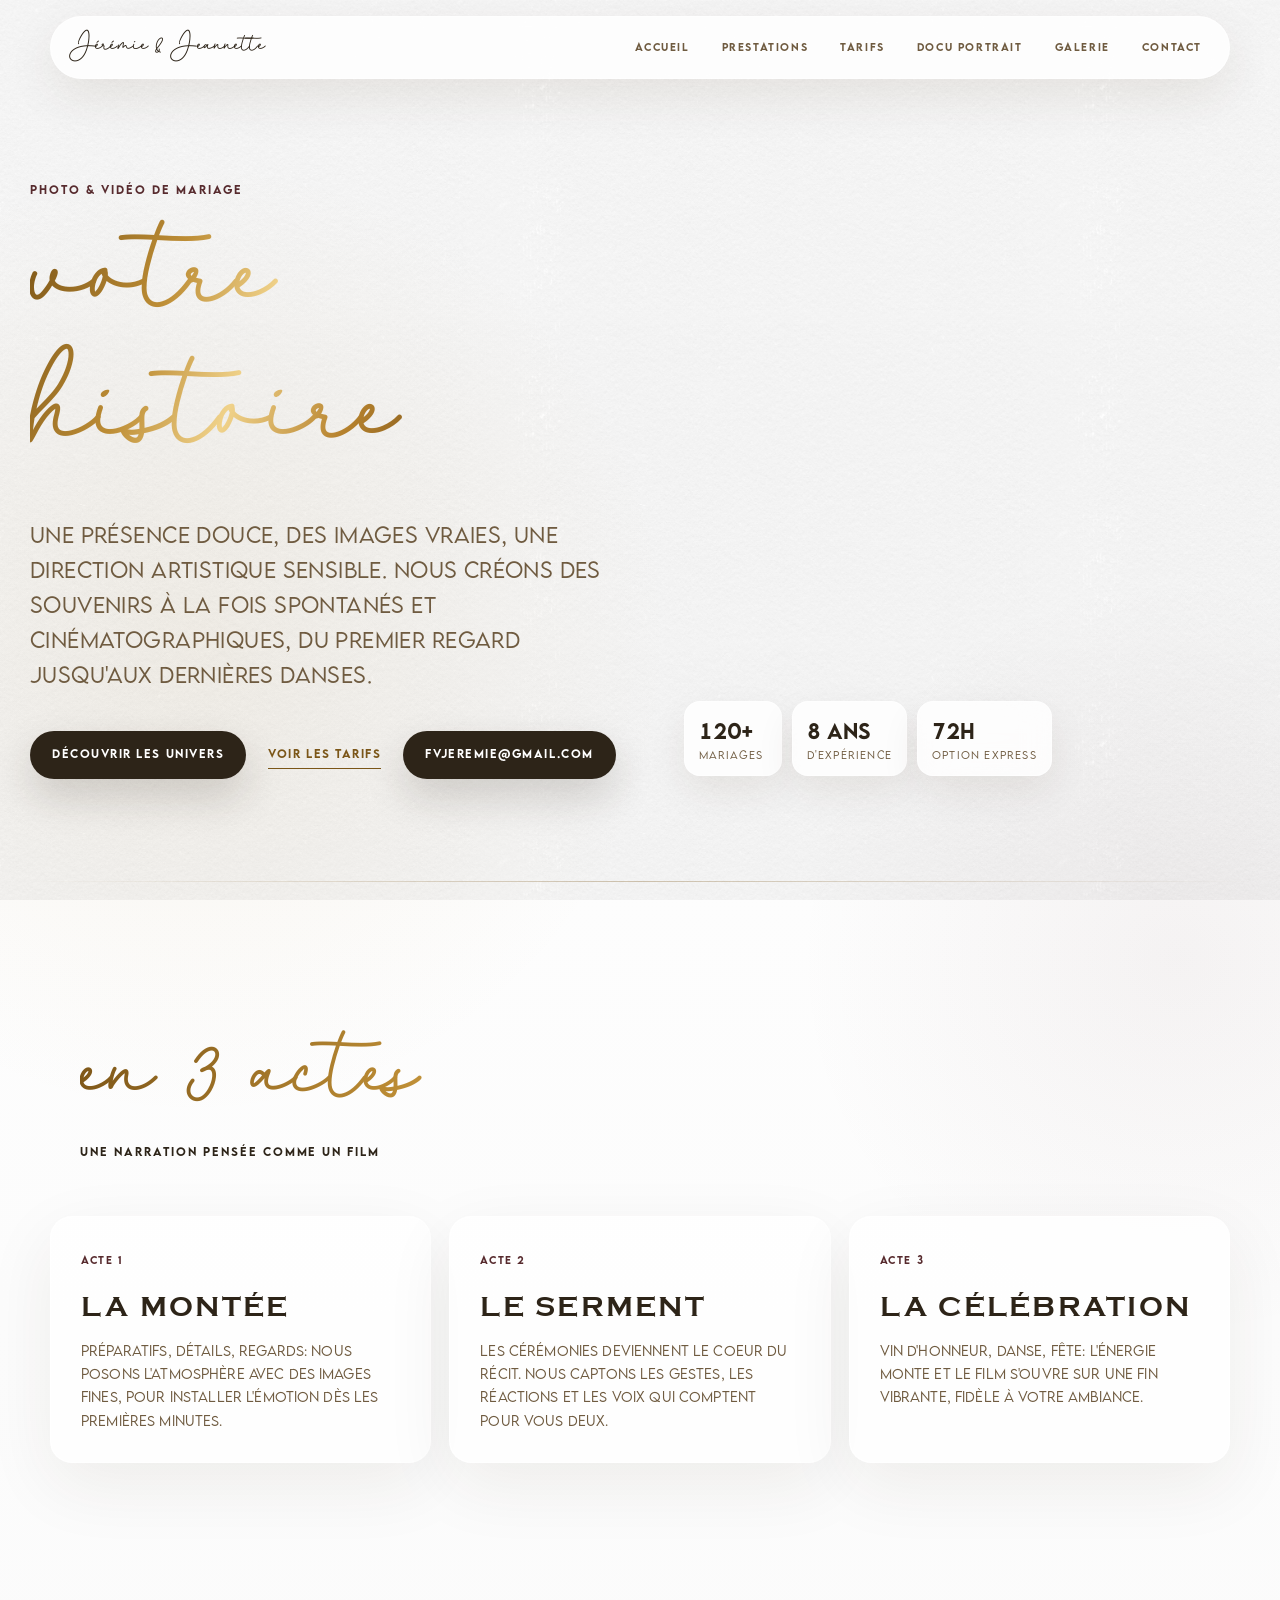
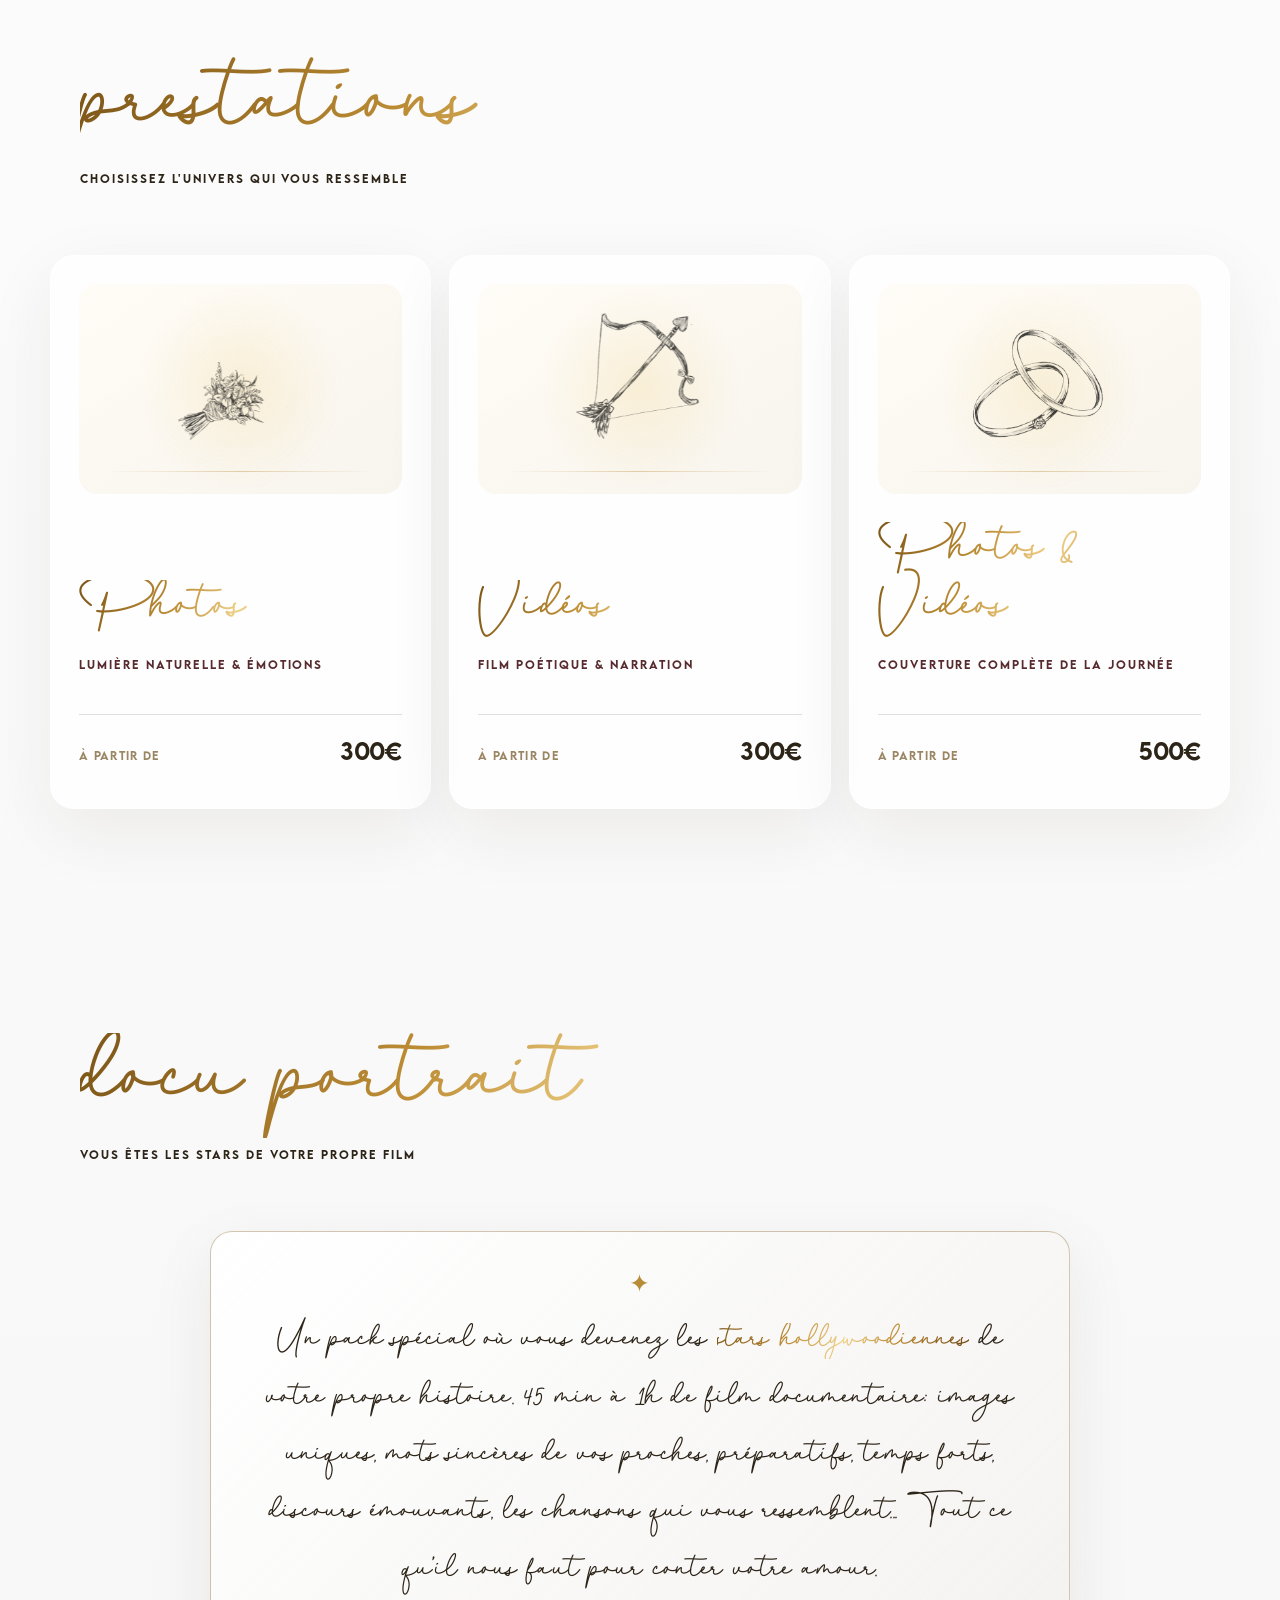
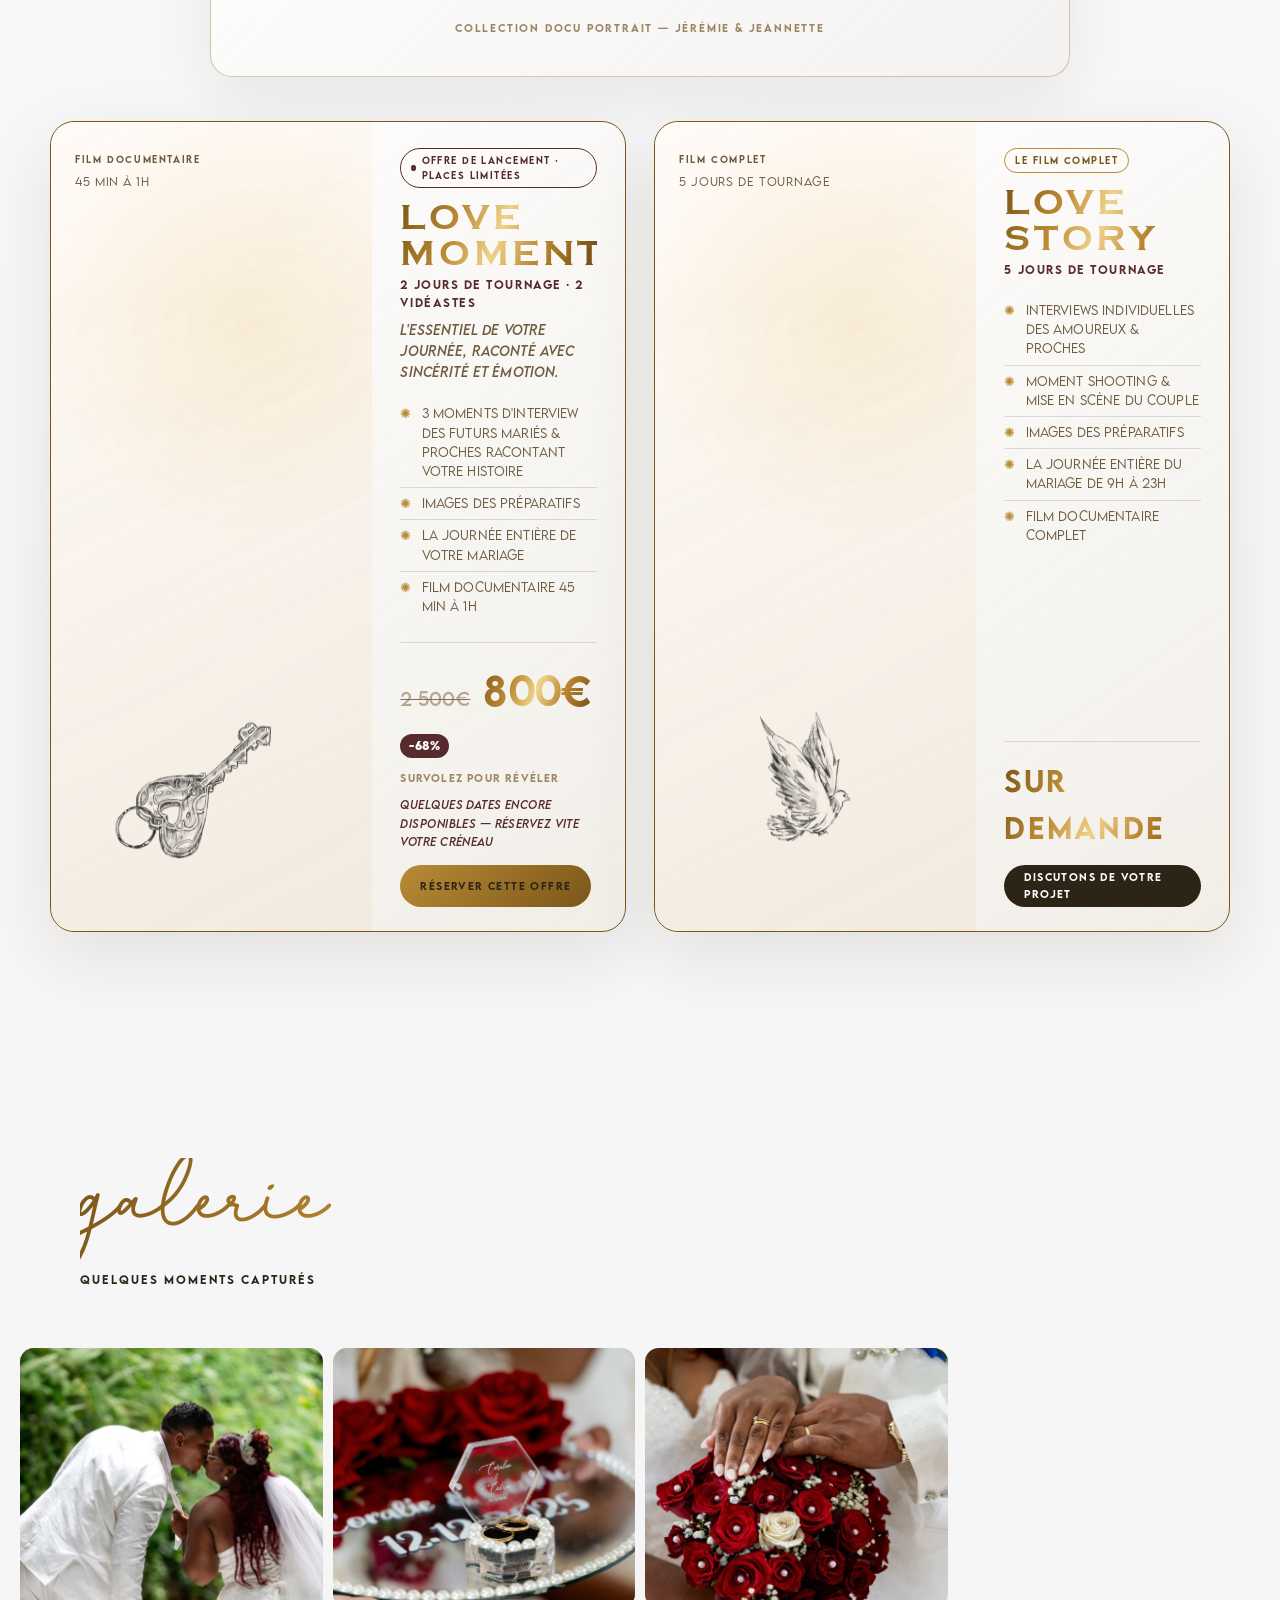
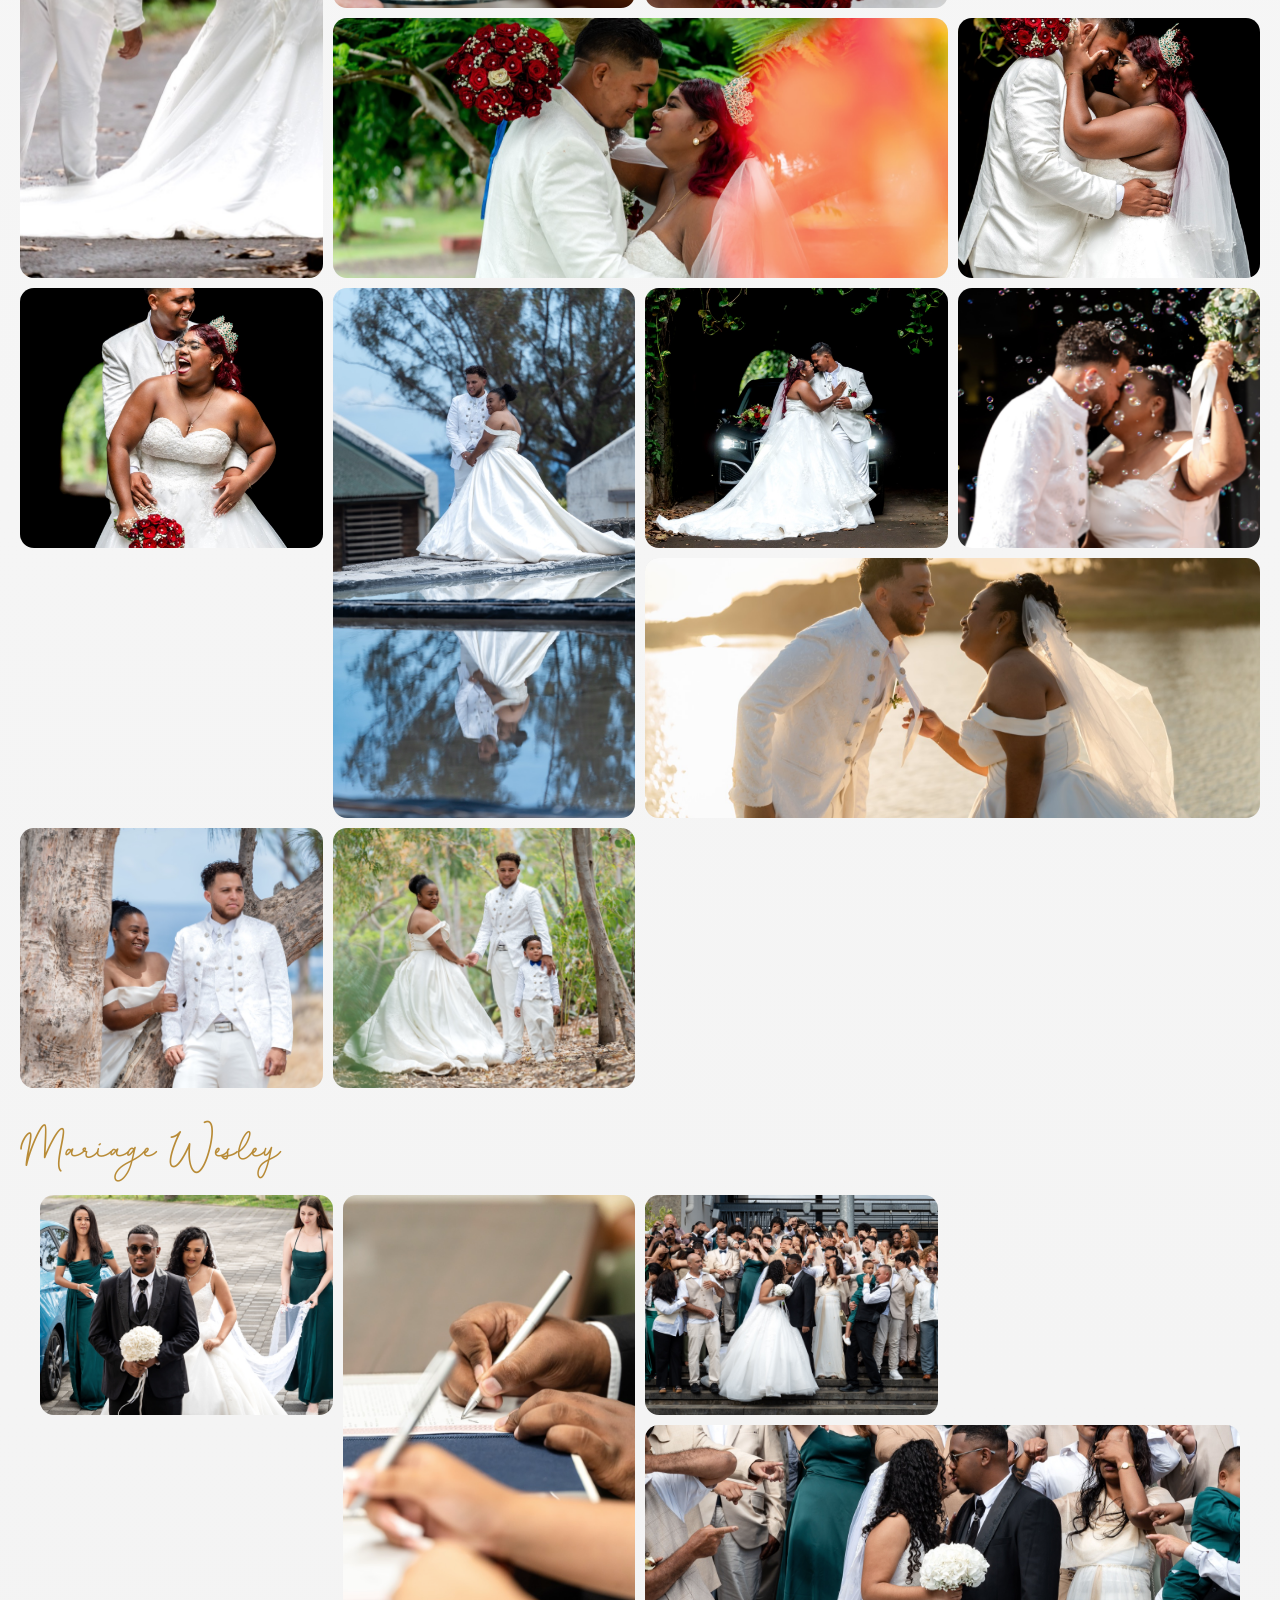
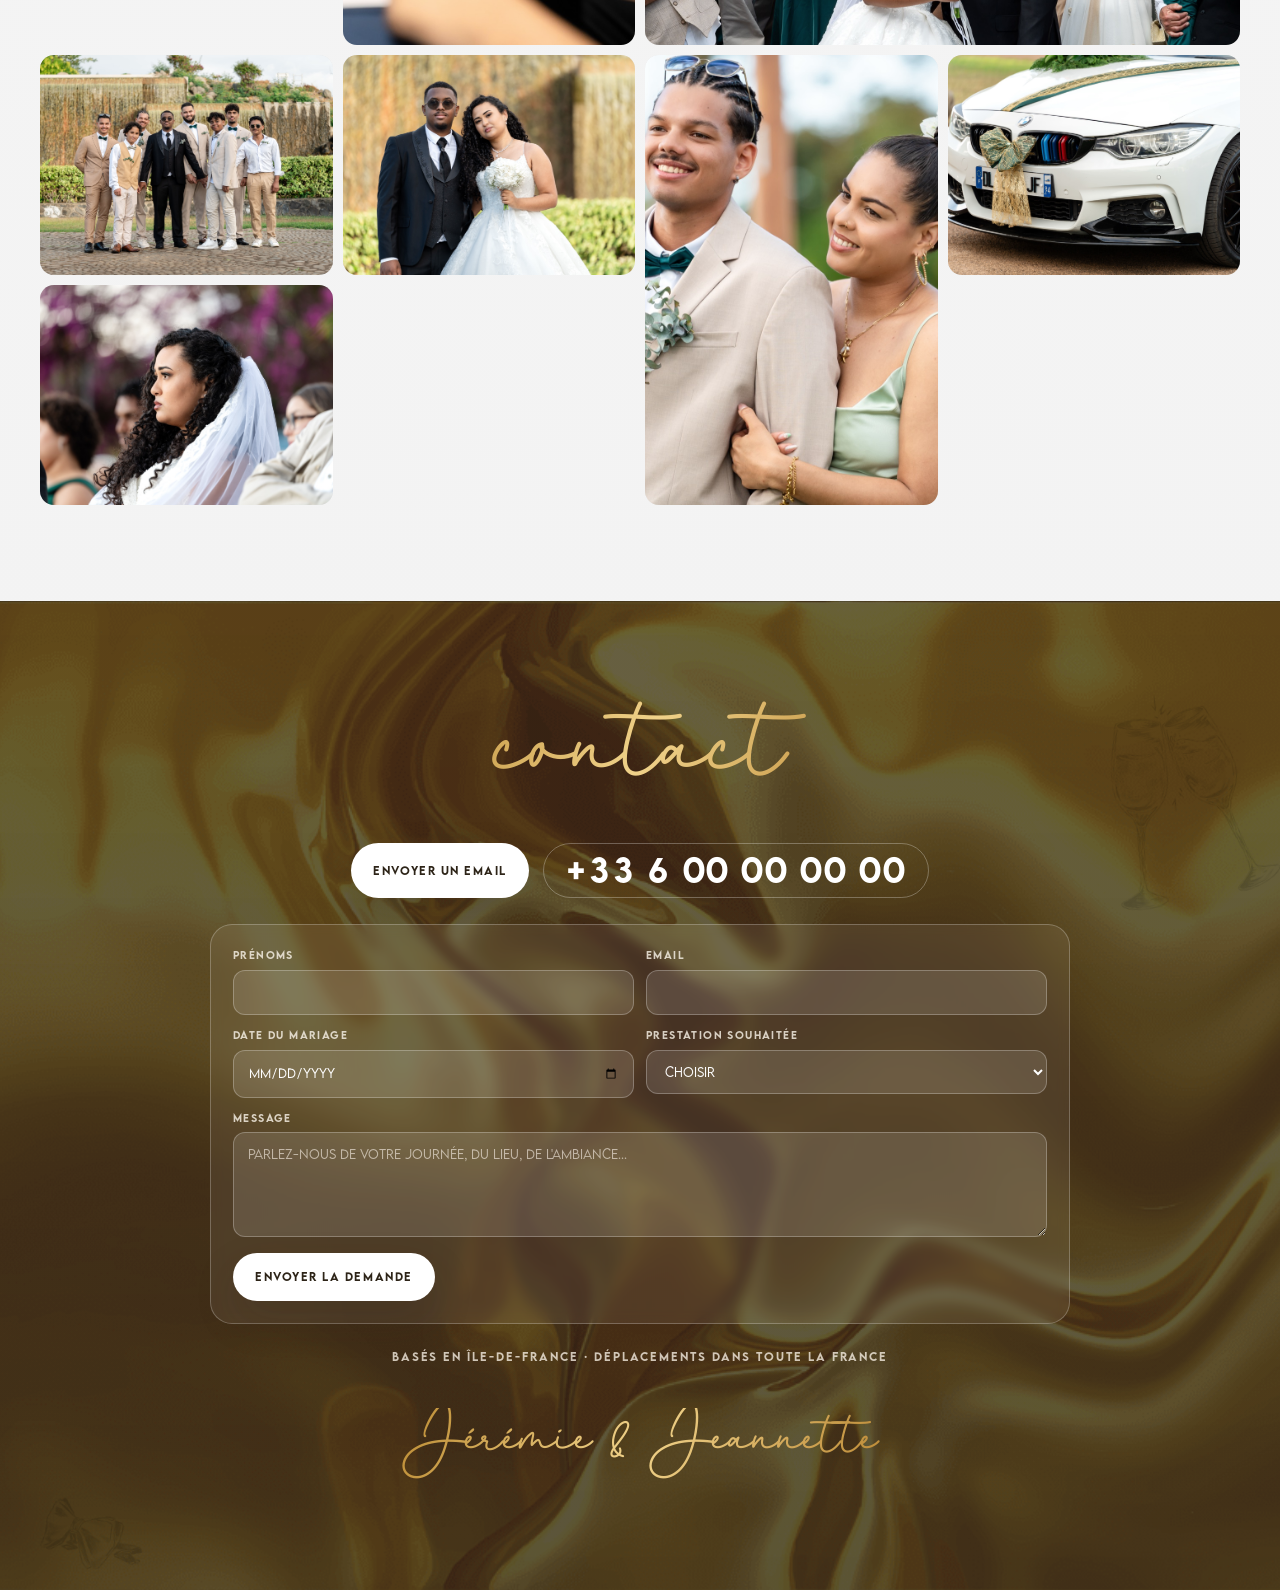
==== commit 06fb2b20: "Ajout favicon, icone iOS et balises Open Graph/Twitter Card" ====
--- a/index.html
+++ b/index.html
@@ -5,6 +5,22 @@
   <meta name="viewport" content="width=device-width, initial-scale=1">
   <title>Jérémie & Jeannette | Prestations photo et vidéo de mariage</title>
   <meta name="description" content="Prestations photo et vidéo de mariage en Île-de-France: formules élégantes, approche éditoriale et films poétiques pour raconter votre journée.">
+
+  <link rel="icon" type="image/png" href="assets/img/meta/favicon-32.png">
+  <link rel="apple-touch-icon" href="assets/img/meta/apple-touch-icon.png">
+
+  <meta property="og:type" content="website">
+  <meta property="og:title" content="Jérémie & Jeannette | Prestations photo et vidéo de mariage">
+  <meta property="og:description" content="Prestations photo et vidéo de mariage en Île-de-France: formules élégantes, approche éditoriale et films poétiques pour raconter votre journée.">
+  <meta property="og:image" content="https://jourjphotography.netlify.app/assets/img/meta/og-image.jpg">
+  <meta property="og:locale" content="fr_FR">
+  <meta property="og:url" content="https://jourjphotography.netlify.app/">
+
+  <meta name="twitter:card" content="summary_large_image">
+  <meta name="twitter:title" content="Jérémie & Jeannette | Prestations photo et vidéo de mariage">
+  <meta name="twitter:description" content="Prestations photo et vidéo de mariage en Île-de-France: formules élégantes, approche éditoriale et films poétiques pour raconter votre journée.">
+  <meta name="twitter:image" content="https://jourjphotography.netlify.app/assets/img/meta/og-image.jpg">
+
   <link rel="stylesheet" href="css/styles.css">
 </head>
 <body>
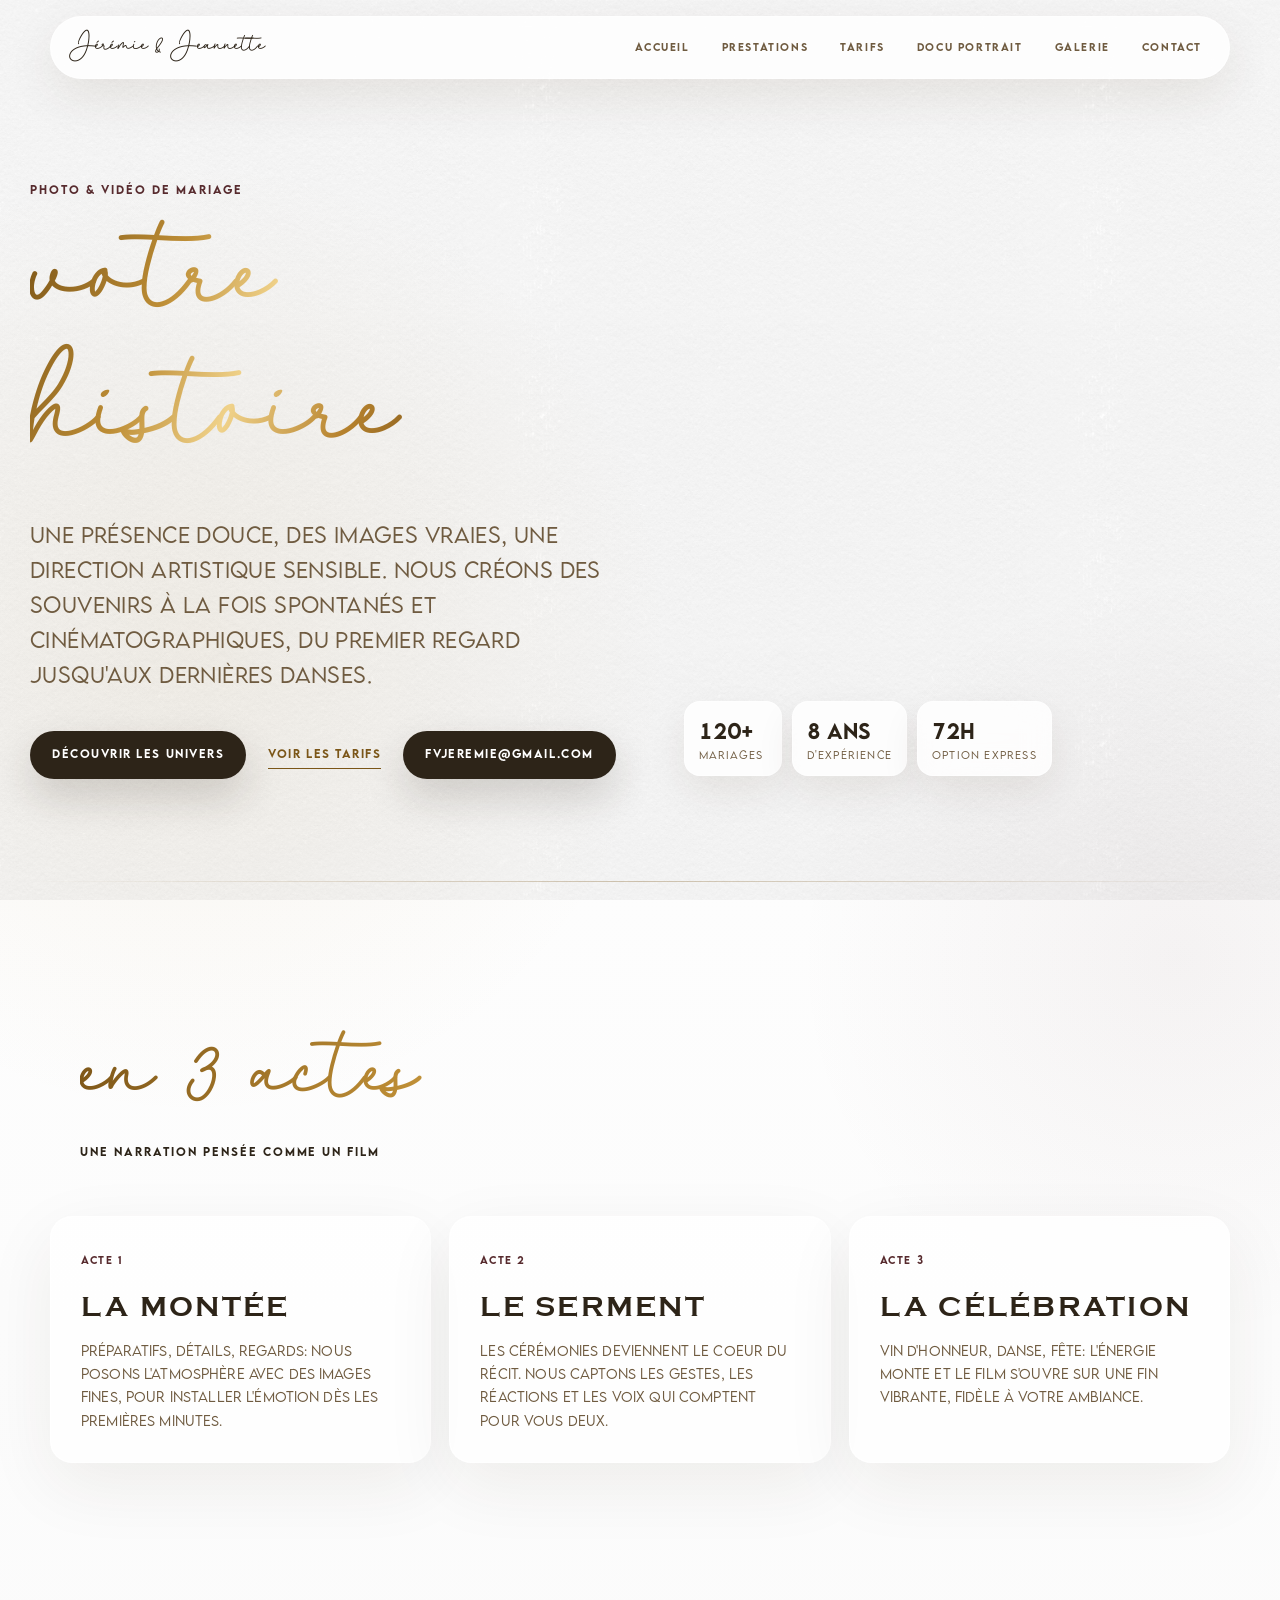
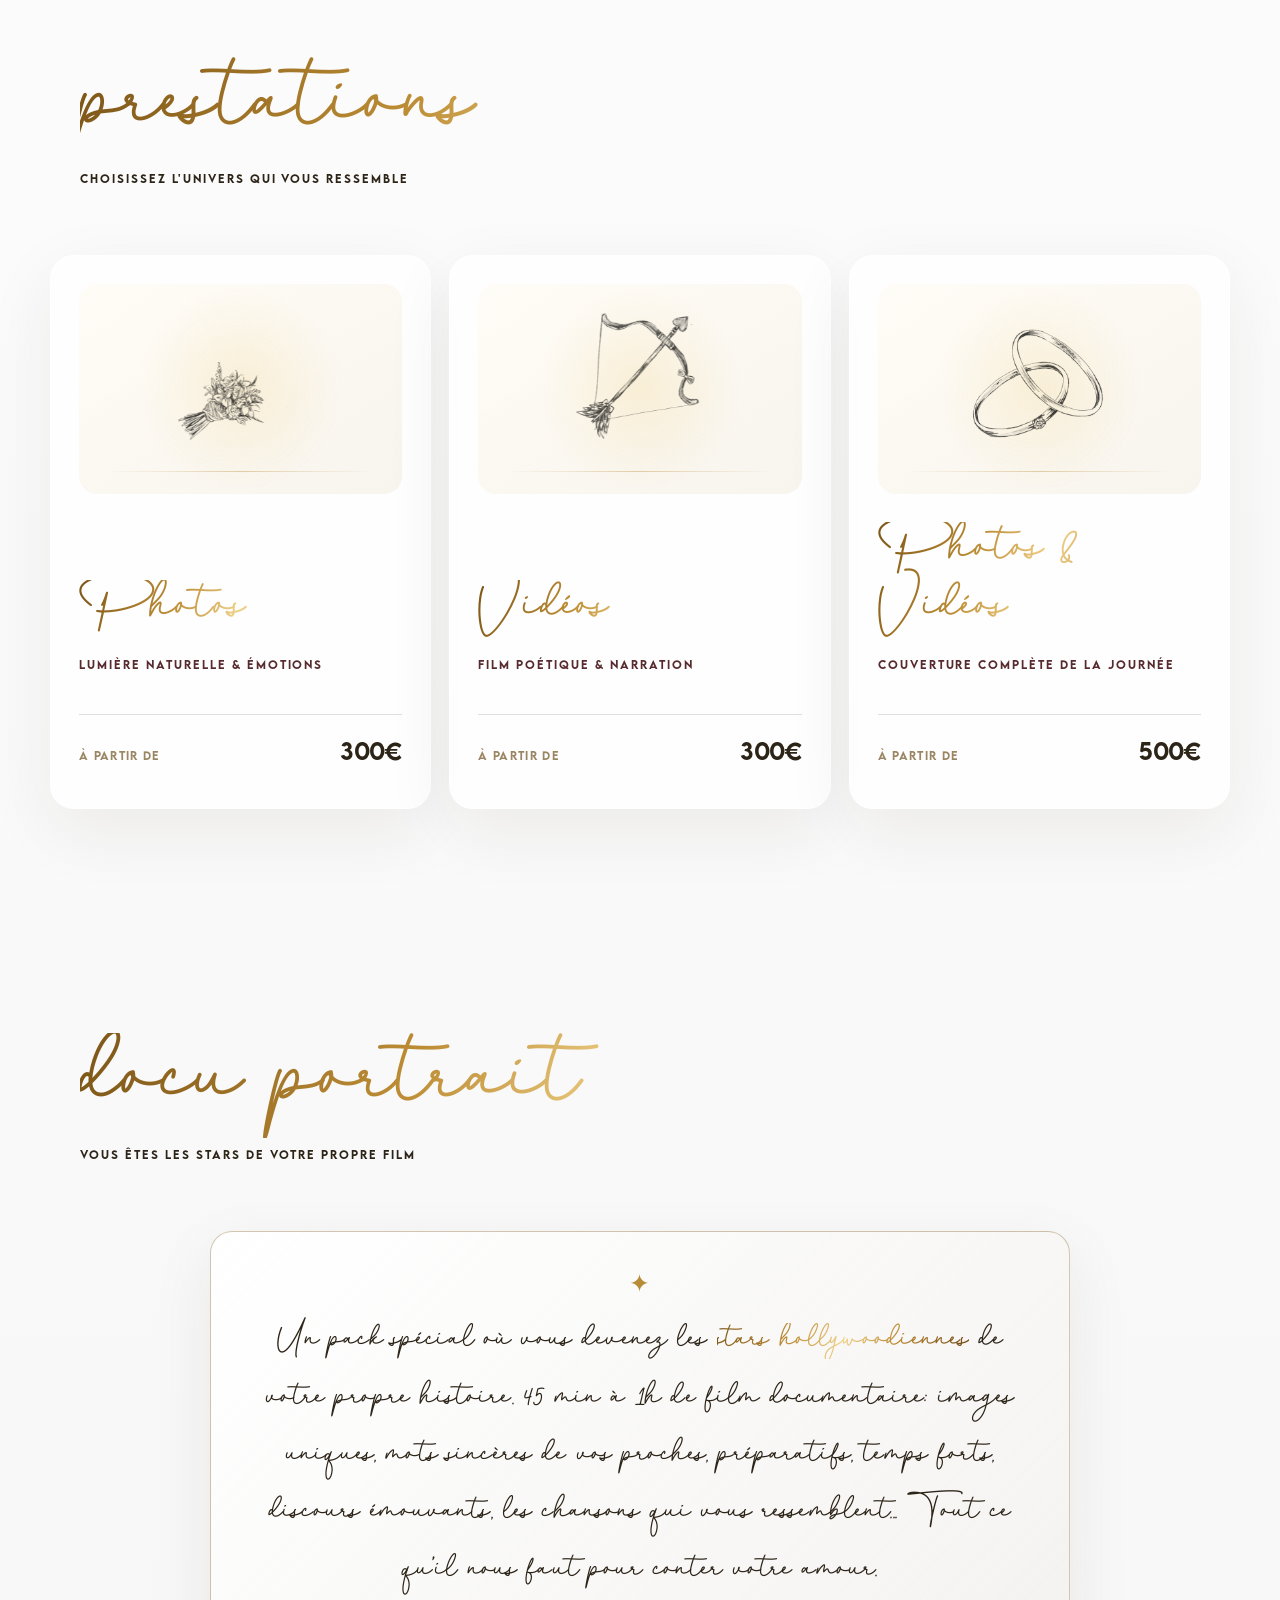
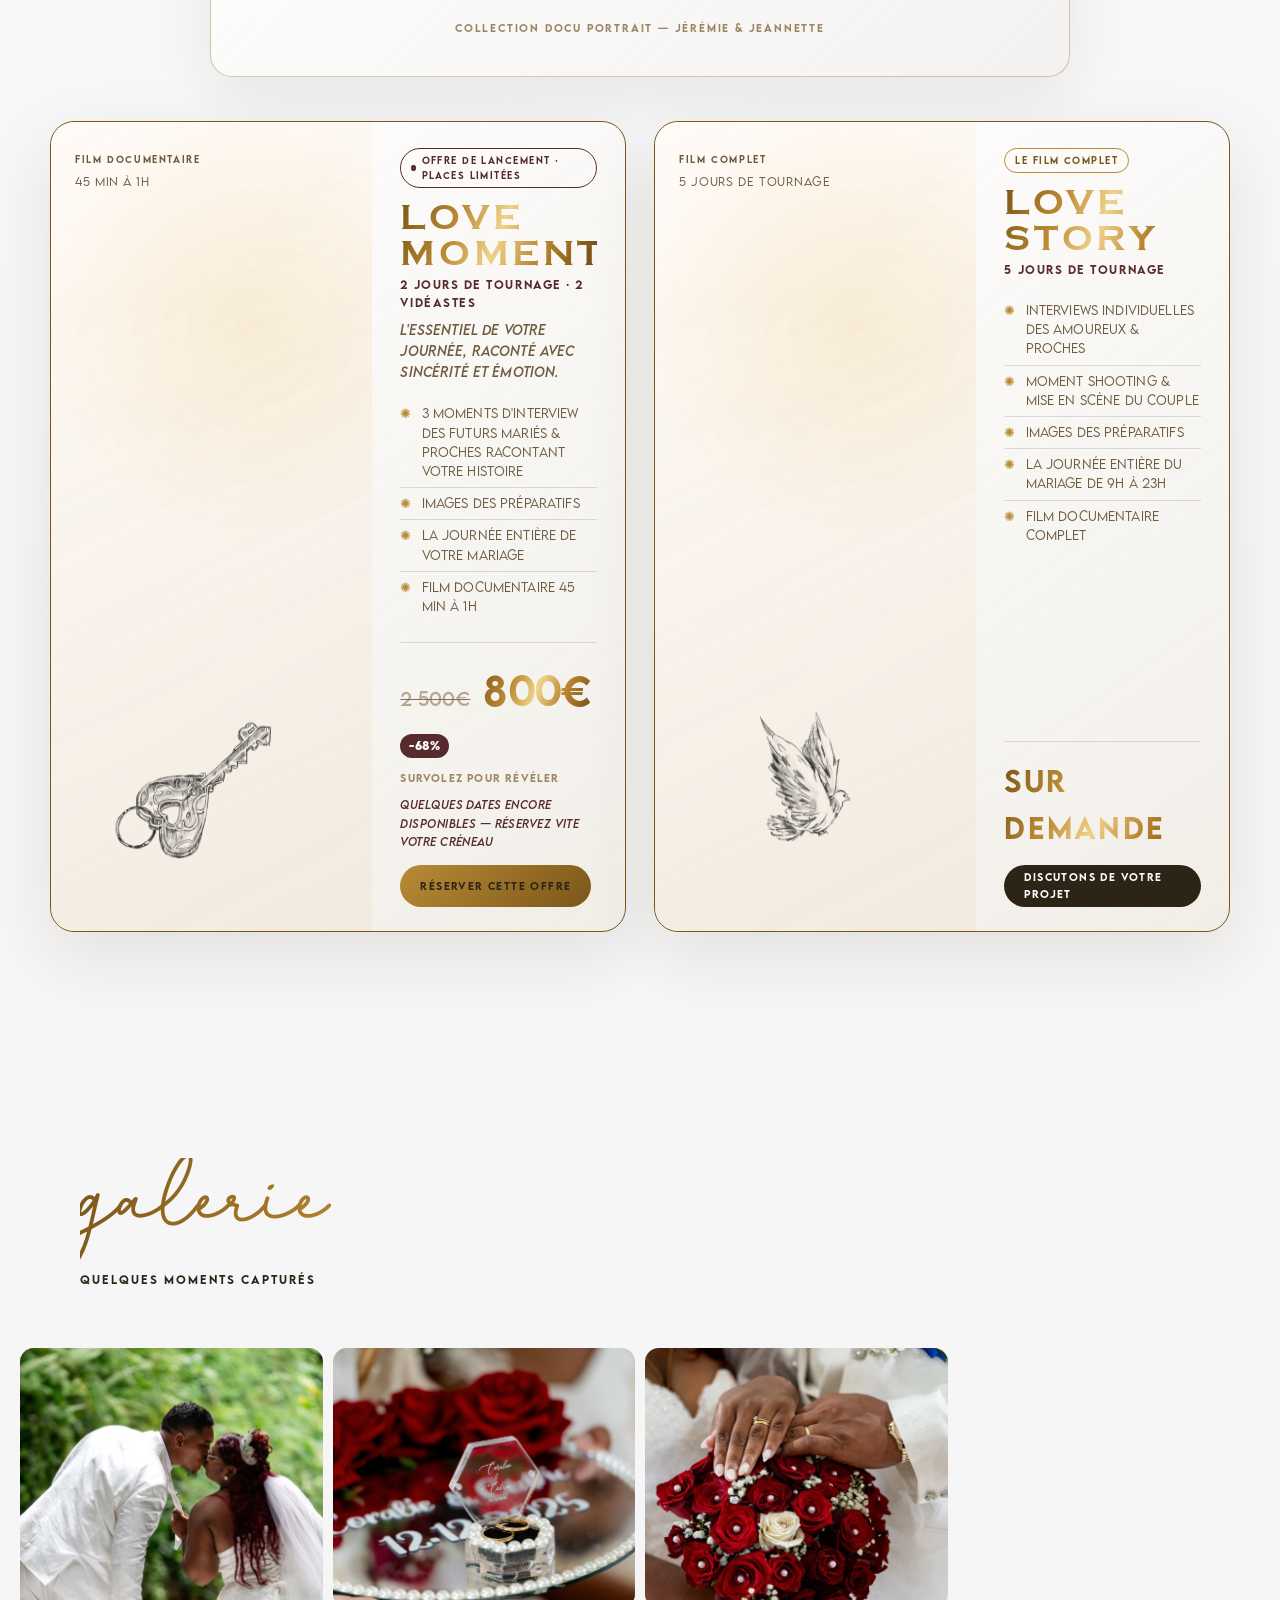
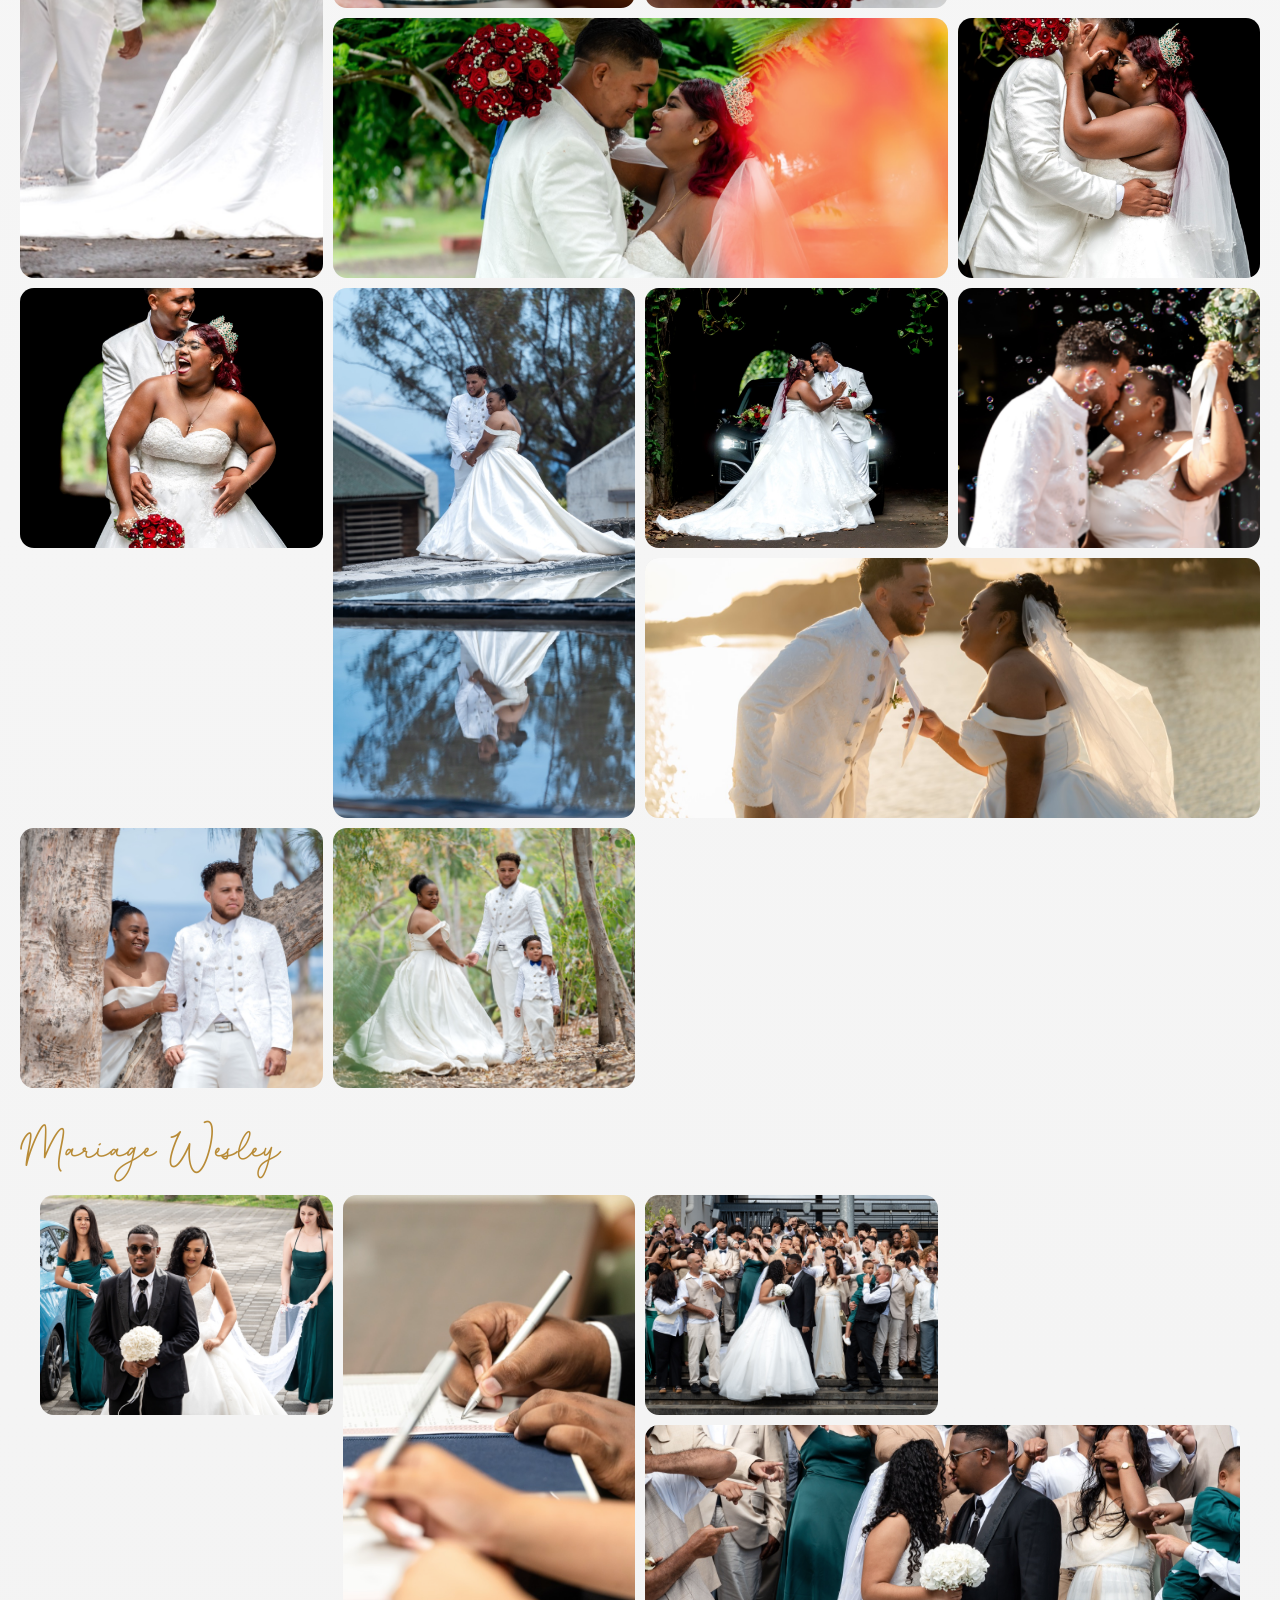
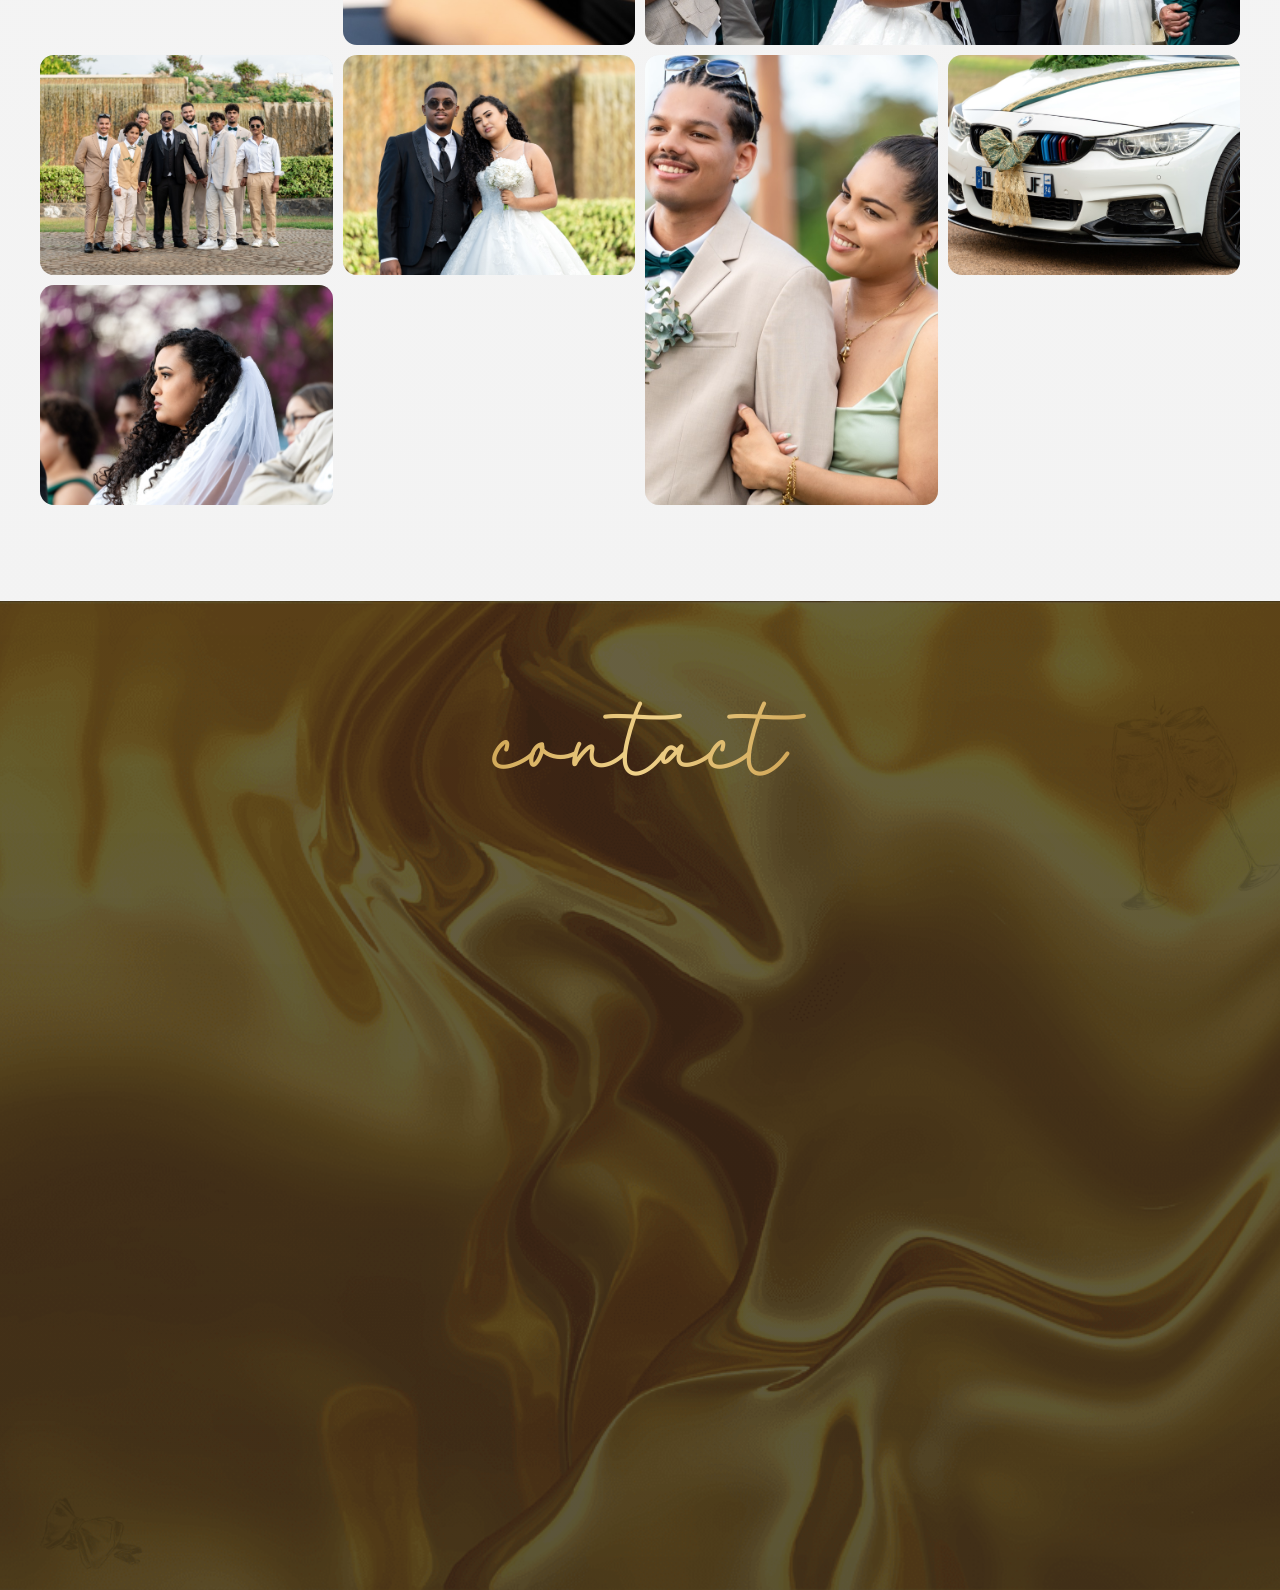
==== commit 7bfe7e83: "Menu mobile, contact a jour et compression des images packs - Ajout d'un menu burger pour la navigat" ====
--- a/index.html
+++ b/index.html
@@ -28,7 +28,10 @@
 
   <header class="topbar" role="banner">
     <a class="brand" href="#accueil">Jérémie & Jeannette</a>
-    <nav aria-label="Navigation principale">
+    <button class="nav-toggle" type="button" aria-label="Ouvrir le menu" aria-expanded="false" aria-controls="primaryNav">
+      <span></span><span></span><span></span>
+    </button>
+    <nav id="primaryNav" aria-label="Navigation principale">
       <a href="#accueil">Accueil</a>
       <a href="#prestations">Prestations</a>
       <a href="#gamme">Tarifs</a>
@@ -324,8 +327,8 @@
 
     <h2 class="gold-text reveal">contact</h2>
     <div class="contact-actions reveal">
-      <a class="mail" href="mailto:contact@jeremie-jeannette.fr">Envoyer un email</a>
-      <a class="tel" href="tel:+33600000000">+33 6 00 00 00 00</a>
+      <a class="mail" href="mailto:fvjeremie@gmail.com">Envoyer un email</a>
+      <a class="tel" href="tel:+262693112398">+262 6 93 11 23 98</a>
     </div>
     <form id="contactForm" class="contact-form reveal" aria-label="Formulaire de contact">
       <div class="field">
--- a/css/styles.css
+++ b/css/styles.css
@@ -144,6 +144,38 @@
   color: var(--gold-deep);
 }
 
+.nav-toggle {
+  display: none;
+  flex-direction: column;
+  align-items: center;
+  justify-content: center;
+  gap: 5px;
+  width: 40px;
+  height: 40px;
+  padding: 0;
+  border: 1px solid rgba(184, 139, 54, .3);
+  border-radius: 999px;
+  background: rgba(255, 255, 255, .6);
+  cursor: pointer;
+}
+.nav-toggle span {
+  display: block;
+  width: 18px;
+  height: 2px;
+  border-radius: 2px;
+  background: var(--ink);
+  transition: transform .25s ease, opacity .25s ease;
+}
+.nav-toggle[aria-expanded="true"] span:nth-child(1) {
+  transform: translateY(7px) rotate(45deg);
+}
+.nav-toggle[aria-expanded="true"] span:nth-child(2) {
+  opacity: 0;
+}
+.nav-toggle[aria-expanded="true"] span:nth-child(3) {
+  transform: translateY(-7px) rotate(-45deg);
+}
+
 .hero {
   position: relative;
   min-height: 100dvh;
@@ -1334,7 +1366,32 @@
     top: 10px;
     width: min(calc(100% - 20px), 520px);
   }
-  .topbar nav { display: none; }
+  .nav-toggle { display: flex; }
+  .topbar nav {
+    position: absolute;
+    top: calc(100% + 10px);
+    left: 0;
+    right: 0;
+    flex-direction: column;
+    align-items: stretch;
+    gap: 4px;
+    padding: 12px;
+    border: 1px solid rgba(255, 255, 255, .5);
+    border-radius: 24px;
+    background: rgba(255, 255, 255, .96);
+    box-shadow: 0 18px 50px rgba(63, 42, 16, .14);
+    backdrop-filter: blur(18px);
+    opacity: 0;
+    visibility: hidden;
+    transform: translateY(-8px);
+    transition: opacity .22s ease, transform .22s ease, visibility .22s ease;
+  }
+  .topbar nav.is-open {
+    opacity: 1;
+    visibility: visible;
+    transform: translateY(0);
+  }
+  .topbar nav a { text-align: center; padding: 12px; }
   .hero {
     width: min(100% - 28px, 560px);
     padding: 104px 0 60px;
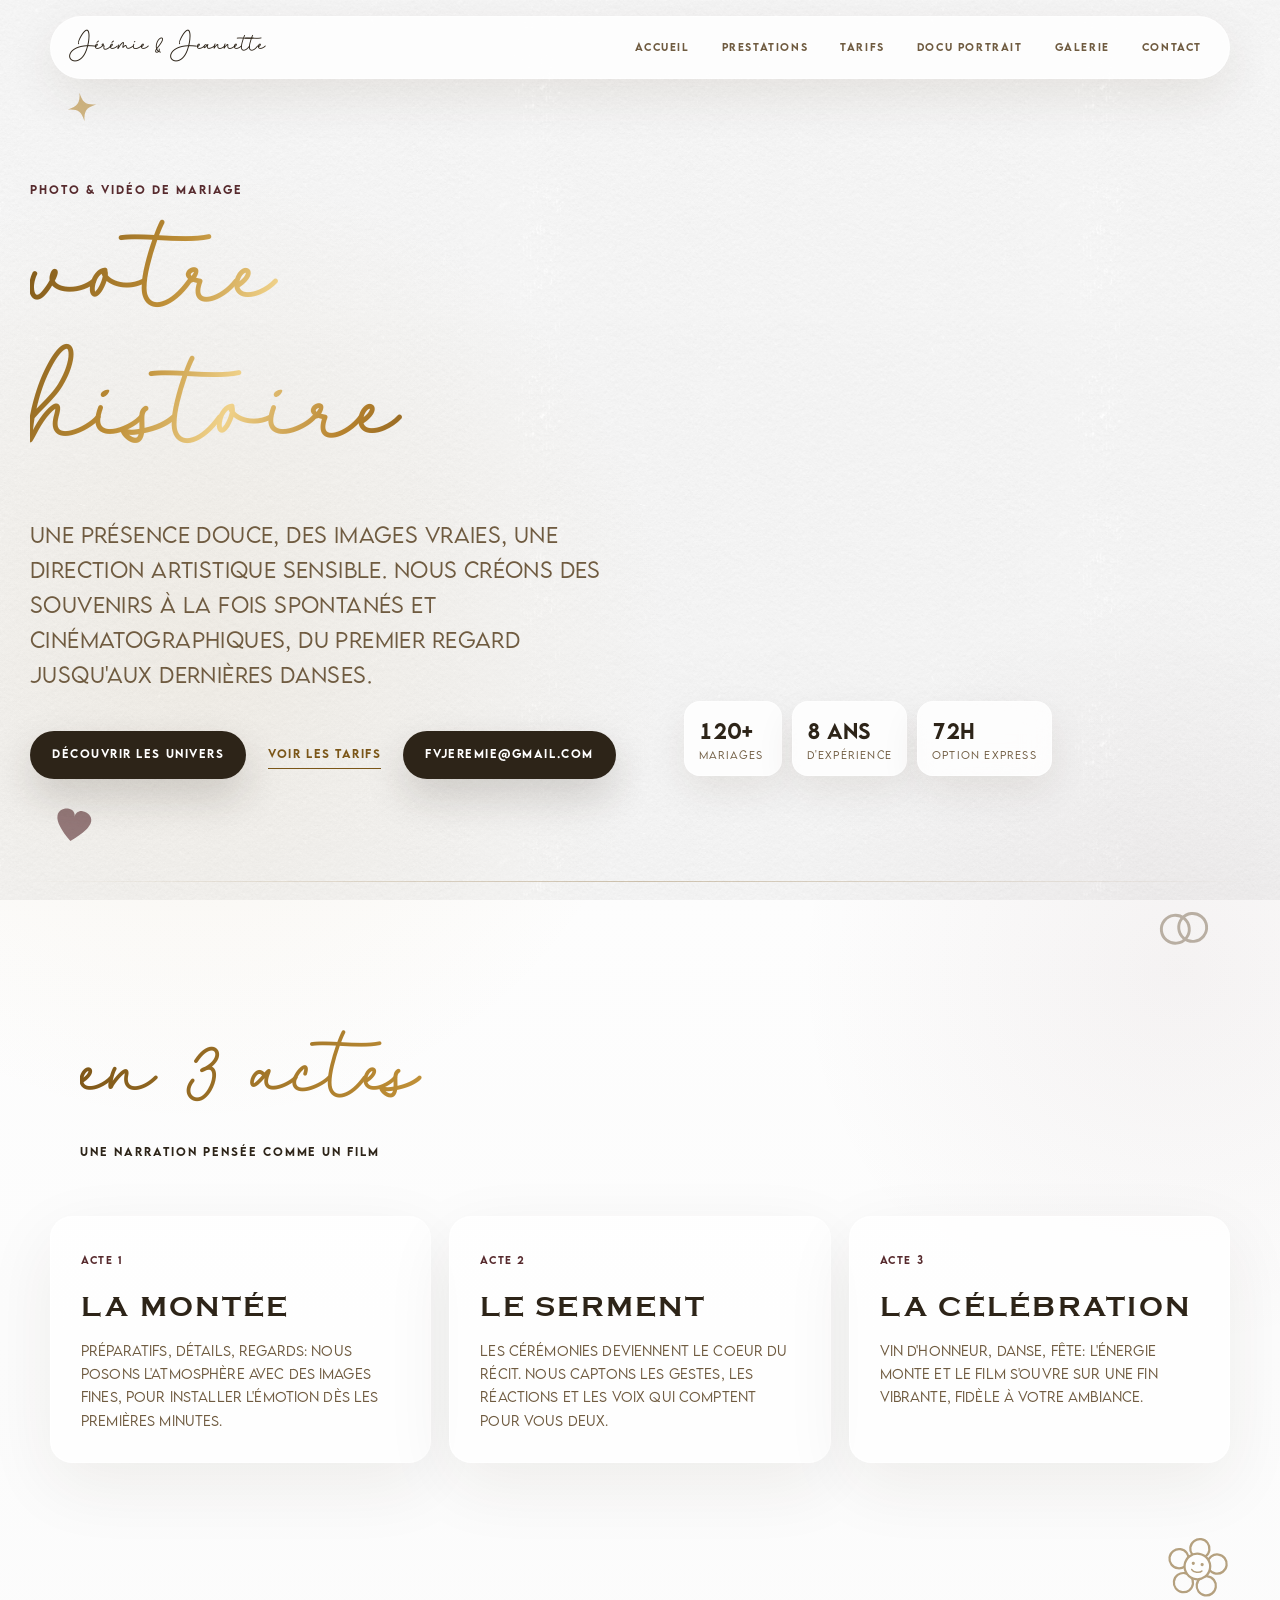
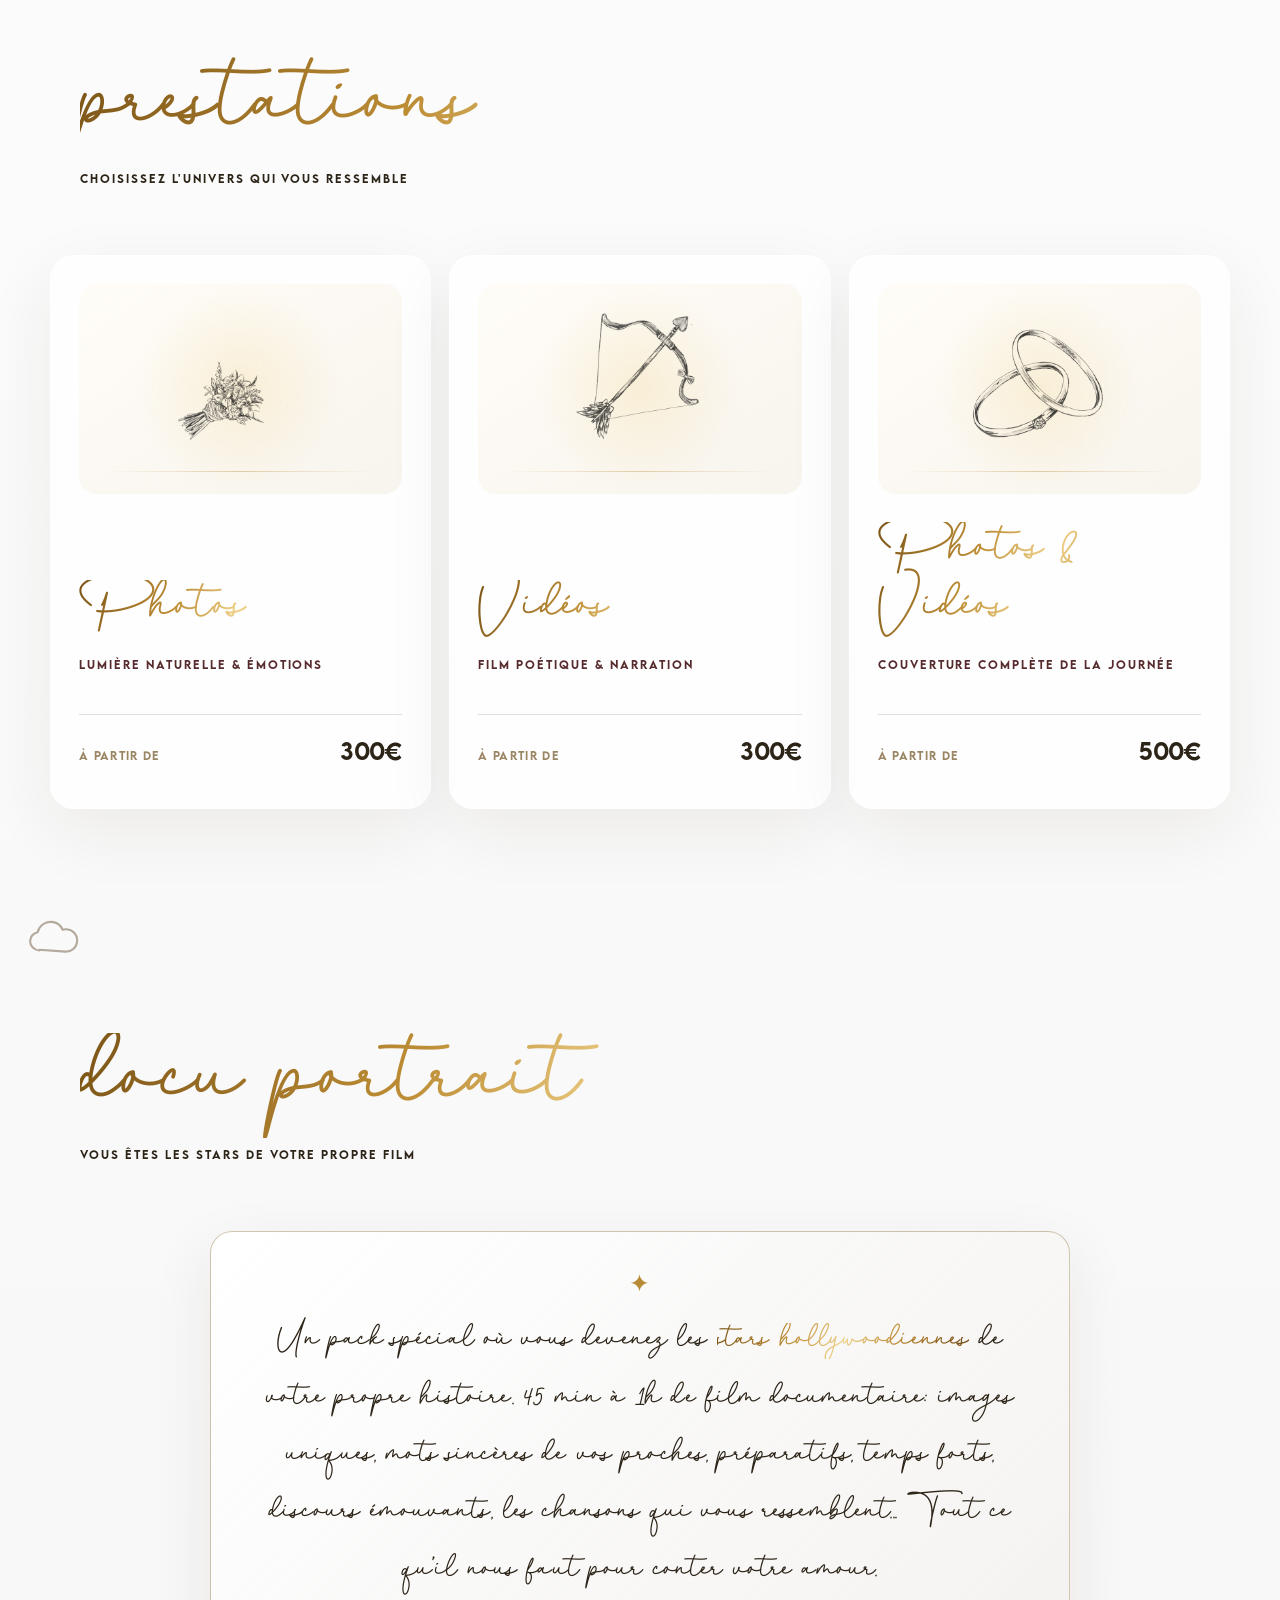
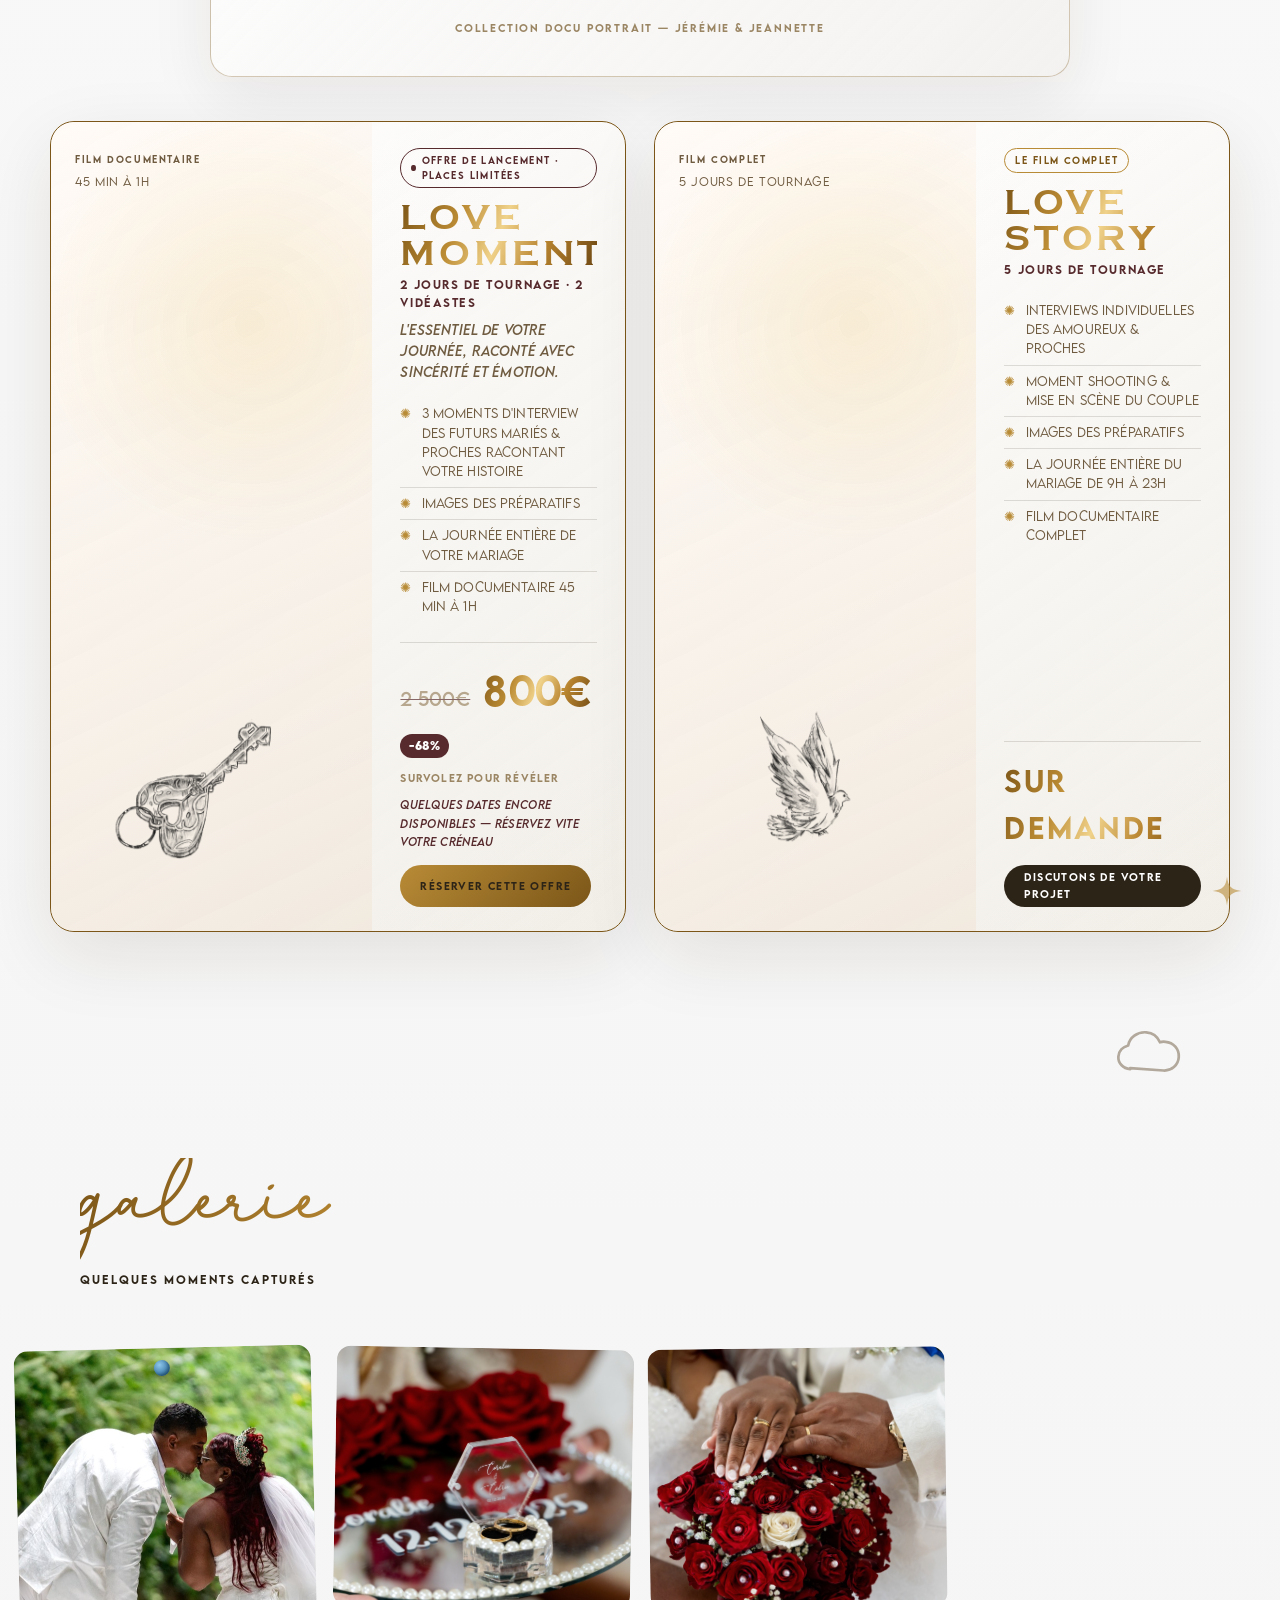
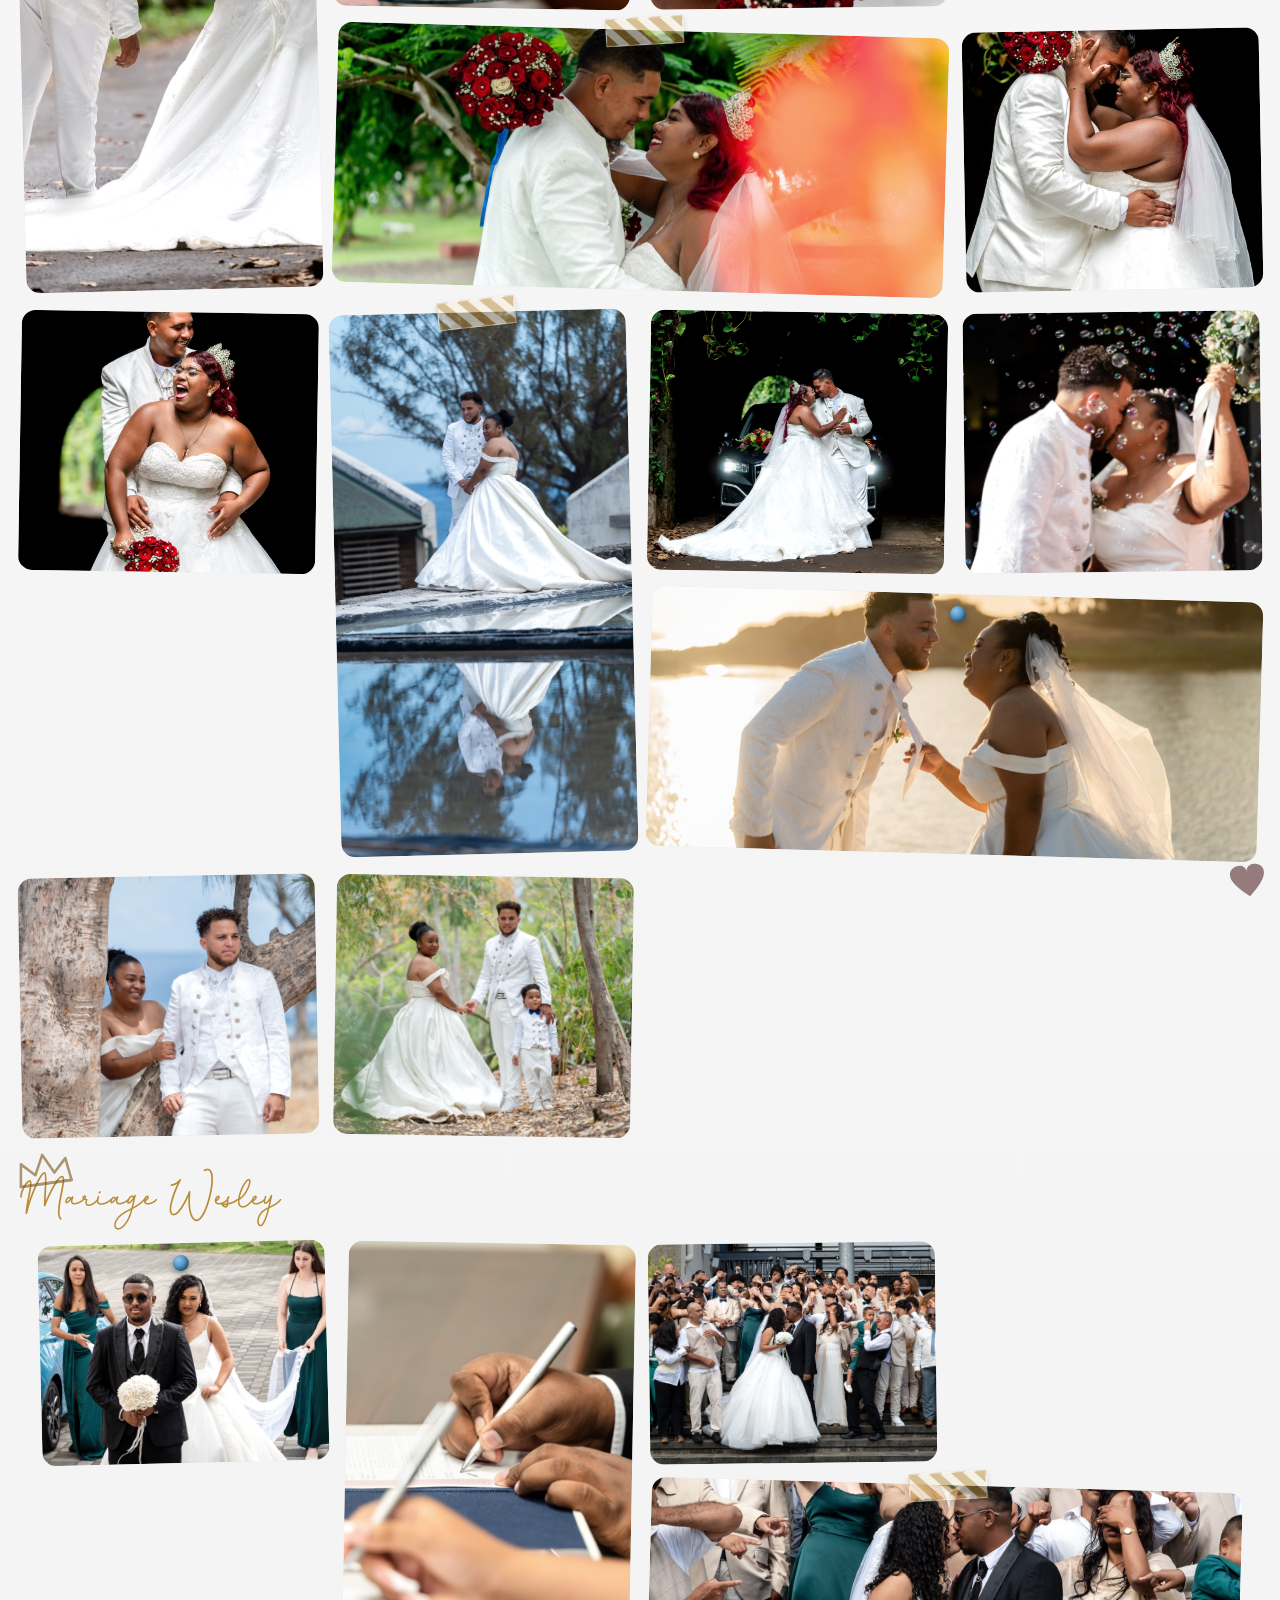
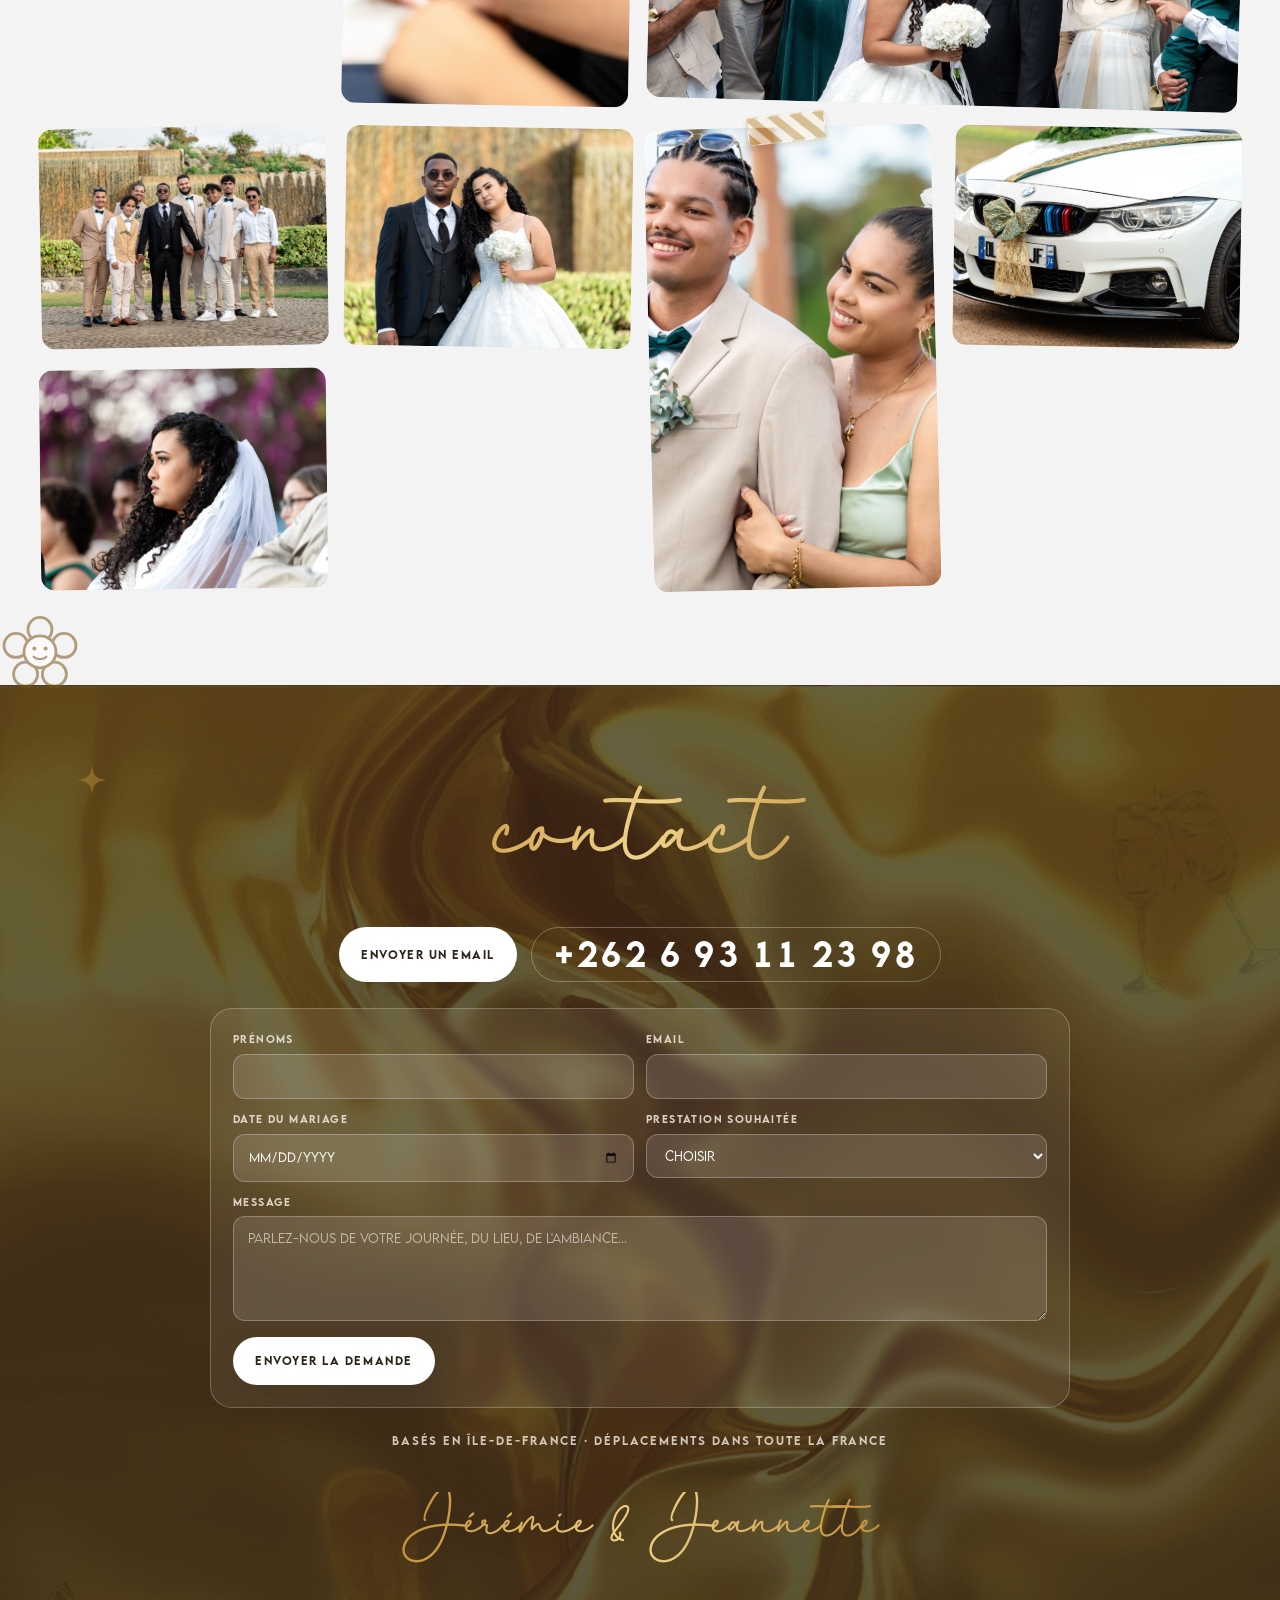
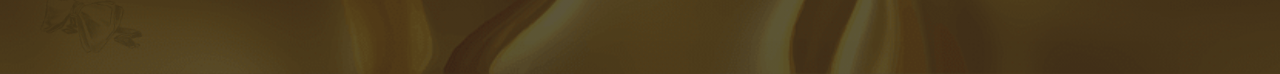
==== commit e71c0182: "Ajout de petites illustrations decoratives (doodles) dans toutes les sections Style scrapbook avec w" ====
--- a/index.html
+++ b/index.html
@@ -43,6 +43,12 @@
 
   <main id="accueil">
     <section class="hero">
+      <svg class="doodle doodle-star" viewBox="0 0 100 100" aria-hidden="true">
+        <path d="M50 2 C54 36 64 46 98 50 C64 54 54 64 50 98 C46 64 36 54 2 50 C36 46 46 36 50 2Z" fill="currentColor"/>
+      </svg>
+      <svg class="doodle doodle-heart" viewBox="0 0 100 90" aria-hidden="true">
+        <path d="M50 85 C20 60 5 40 5 25 C5 10 18 2 32 2 C42 2 50 10 50 20 C50 10 58 2 68 2 C82 2 95 10 95 25 C95 40 80 60 50 85Z" fill="currentColor"/>
+      </svg>
       <div class="hero-copy reveal">
         <p class="eyebrow">Photo & vidéo de mariage</p>
         <h1 class="accroche gold-text">votre histoire</h1>
@@ -70,6 +76,10 @@
     </section>
 
     <section class="cinema" aria-label="Storytelling cinématographique">
+      <svg class="doodle doodle-rings" viewBox="0 0 110 70" aria-hidden="true">
+        <circle cx="40" cy="35" r="24" fill="none" stroke="currentColor" stroke-width="5"/>
+        <circle cx="70" cy="35" r="24" fill="none" stroke="currentColor" stroke-width="5"/>
+      </svg>
       <header class="page-head reveal">
         <span class="script gold-text">en 3 actes</span>
         <p class="mariage">Une narration pensée comme un film</p>
@@ -104,6 +114,19 @@
     </section>
 
     <section id="prestations" class="choice" aria-label="Choisir votre univers">
+      <svg class="doodle doodle-flower" viewBox="0 0 100 100" aria-hidden="true">
+        <g fill="none" stroke="currentColor" stroke-width="3.5" stroke-linejoin="round">
+          <circle cx="50" cy="18" r="15"/>
+          <circle cx="80" cy="38" r="15"/>
+          <circle cx="68" cy="74" r="15"/>
+          <circle cx="32" cy="74" r="15"/>
+          <circle cx="20" cy="38" r="15"/>
+          <circle cx="50" cy="46" r="20" fill="var(--paper-soft)"/>
+        </g>
+        <circle cx="43" cy="42" r="2.5" fill="currentColor"/>
+        <circle cx="57" cy="42" r="2.5" fill="currentColor"/>
+        <path d="M42 52c3 4 13 4 16 0" fill="none" stroke="currentColor" stroke-width="2.5" stroke-linecap="round"/>
+      </svg>
       <header class="page-head reveal">
         <span class="script gold-text">prestations</span>
         <p class="mariage">Choisissez l'univers qui vous ressemble</p>
@@ -160,6 +183,12 @@
     </section>
 
     <section id="docu" class="docu" aria-label="Docu portrait mariage">
+      <svg class="doodle doodle-cloud" viewBox="0 0 100 70" aria-hidden="true">
+        <path d="M20 50c-8 0-14-6-14-13 0-6 4-11 10-13 1-9 9-16 19-16 7 0 13 4 16 10 2-1 4-1 6-1 9 0 16 7 16 16 0 9-7 16-16 16H20z" fill="none" stroke="currentColor" stroke-width="3" stroke-linejoin="round"/>
+      </svg>
+      <svg class="doodle doodle-star" viewBox="0 0 100 100" aria-hidden="true">
+        <path d="M50 2 C54 36 64 46 98 50 C64 54 54 64 50 98 C46 64 36 54 2 50 C36 46 46 36 50 2Z" fill="currentColor"/>
+      </svg>
       <header class="page-head reveal">
         <span class="script gold-text">docu portrait</span>
         <p class="mariage">Vous êtes les stars de votre propre film</p>
@@ -243,13 +272,33 @@
   </main>
 
   <section id="galerie" class="galerie" aria-label="Galerie photos">
+    <svg class="doodle doodle-cloud" viewBox="0 0 100 70" aria-hidden="true">
+      <path d="M20 50c-8 0-14-6-14-13 0-6 4-11 10-13 1-9 9-16 19-16 7 0 13 4 16 10 2-1 4-1 6-1 9 0 16 7 16 16 0 9-7 16-16 16H20z" fill="none" stroke="currentColor" stroke-width="3" stroke-linejoin="round"/>
+    </svg>
+    <svg class="doodle doodle-heart" viewBox="0 0 100 90" aria-hidden="true">
+      <path d="M50 85 C20 60 5 40 5 25 C5 10 18 2 32 2 C42 2 50 10 50 20 C50 10 58 2 68 2 C82 2 95 10 95 25 C95 40 80 60 50 85Z" fill="currentColor"/>
+    </svg>
+    <svg class="doodle doodle-flower" viewBox="0 0 100 100" aria-hidden="true">
+      <g fill="none" stroke="currentColor" stroke-width="3.5" stroke-linejoin="round">
+        <circle cx="50" cy="18" r="15"/>
+        <circle cx="80" cy="38" r="15"/>
+        <circle cx="68" cy="74" r="15"/>
+        <circle cx="32" cy="74" r="15"/>
+        <circle cx="20" cy="38" r="15"/>
+        <circle cx="50" cy="46" r="20" fill="var(--paper-soft)"/>
+      </g>
+      <circle cx="43" cy="42" r="2.5" fill="currentColor"/>
+      <circle cx="57" cy="42" r="2.5" fill="currentColor"/>
+      <path d="M42 52c3 4 13 4 16 0" fill="none" stroke="currentColor" stroke-width="2.5" stroke-linecap="round"/>
+    </svg>
+
     <header class="page-head reveal">
       <span class="script gold-text">galerie</span>
       <p class="mariage">Quelques moments capturés</p>
     </header>
 
     <div class="galerie-grid reveal">
-      <figure class="gal-item gal-tall">
+      <figure class="gal-item gal-tall pin">
         <img src="assets/img/gallery/DSC05662.jpg" alt="Moment de mariage" loading="lazy">
       </figure>
       <figure class="gal-item">
@@ -258,7 +307,7 @@
       <figure class="gal-item">
         <img src="assets/img/gallery/DSC04940.jpg" alt="Moment de mariage" loading="lazy">
       </figure>
-      <figure class="gal-item gal-wide">
+      <figure class="gal-item gal-wide tape">
         <img src="assets/img/gallery/DSC05171.jpg" alt="Moment de mariage" loading="lazy">
       </figure>
       <figure class="gal-item">
@@ -267,7 +316,7 @@
       <figure class="gal-item">
         <img src="assets/img/gallery/DSC05623.jpg" alt="Moment de mariage" loading="lazy">
       </figure>
-      <figure class="gal-item gal-tall">
+      <figure class="gal-item gal-tall tape">
         <img src="assets/img/gallery/ILCE-7M4099.jpg" alt="Moment de mariage" loading="lazy">
       </figure>
       <figure class="gal-item">
@@ -276,7 +325,7 @@
       <figure class="gal-item">
         <img src="assets/img/gallery/DSC08871.jpg" alt="Moment de mariage" loading="lazy">
       </figure>
-      <figure class="gal-item gal-wide">
+      <figure class="gal-item gal-wide pin">
         <img src="assets/img/gallery/DSC09222.jpg" alt="Moment de mariage" loading="lazy">
       </figure>
       <figure class="gal-item">
@@ -288,9 +337,13 @@
     </div>
 
     <div class="galerie-sub reveal">
+      <svg class="doodle doodle-crown" viewBox="0 0 100 80" aria-hidden="true">
+        <path d="M10 65 L15 30 L35 50 L50 20 L65 50 L85 30 L90 65 Z" fill="none" stroke="currentColor" stroke-width="4" stroke-linejoin="round" stroke-linecap="round"/>
+        <line x1="10" y1="65" x2="90" y2="65" stroke="currentColor" stroke-width="4" stroke-linecap="round"/>
+      </svg>
       <p class="galerie-sub-title">Mariage Wesley</p>
       <div class="galerie-grid galerie-grid--small">
-        <figure class="gal-item">
+        <figure class="gal-item pin">
           <img src="assets/img/gallery/Wesley/DSC01815.jpg" alt="Mariage Wesley" loading="lazy">
         </figure>
         <figure class="gal-item gal-tall">
@@ -299,7 +352,7 @@
         <figure class="gal-item">
           <img src="assets/img/gallery/Wesley/DSC02457.jpg" alt="Mariage Wesley" loading="lazy">
         </figure>
-        <figure class="gal-item gal-wide">
+        <figure class="gal-item gal-wide tape">
           <img src="assets/img/gallery/Wesley/DSC02531.jpg" alt="Mariage Wesley" loading="lazy">
         </figure>
         <figure class="gal-item">
@@ -308,7 +361,7 @@
         <figure class="gal-item">
           <img src="assets/img/gallery/Wesley/DSC03361.jpg" alt="Mariage Wesley" loading="lazy">
         </figure>
-        <figure class="gal-item gal-tall">
+        <figure class="gal-item gal-tall tape">
           <img src="assets/img/gallery/Wesley/DSC03442.jpg" alt="Mariage Wesley" loading="lazy">
         </figure>
         <figure class="gal-item">
@@ -324,6 +377,9 @@
   <footer id="contact" class="contact" aria-label="Contact">
     <img class="corner bl" src="assets/img/illustrations/Noeud.png" alt="">
     <img class="corner r" src="assets/img/illustrations/Champagne.png" alt="">
+    <svg class="doodle doodle-star" viewBox="0 0 100 100" aria-hidden="true">
+      <path d="M50 2 C54 36 64 46 98 50 C64 54 54 64 50 98 C46 64 36 54 2 50 C36 46 46 36 50 2Z" fill="currentColor"/>
+    </svg>
 
     <h2 class="gold-text reveal">contact</h2>
     <div class="contact-actions reveal">
--- a/css/styles.css
+++ b/css/styles.css
@@ -358,10 +358,12 @@
 }
 
 .choice {
+  position: relative;
   padding: 18px 0 108px;
 }
 
 .cinema {
+  position: relative;
   padding: 26px 0 88px;
 }
 .cinema-grid {
@@ -1142,13 +1144,14 @@
 
 /* ===== GALERIE ===== */
 .galerie {
+  position: relative;
   padding: 26px 0 96px;
 }
 .galerie-grid {
   display: grid;
   grid-template-columns: repeat(4, minmax(0, 1fr));
   grid-auto-rows: 260px;
-  gap: 10px;
+  gap: 22px 18px;
   width: min(100% - 40px, 1380px);
   margin: 40px auto 0;
 }
@@ -1157,15 +1160,18 @@
   margin: 16px auto 0;
 }
 .gal-item {
+  position: relative;
   margin: 0;
-  overflow: hidden;
   border-radius: 14px;
   background: rgba(0,0,0,.06);
+  transition: transform .35s var(--ease), box-shadow .35s ease;
 }
 .gal-item img {
+  display: block;
   width: 100%;
   height: 100%;
   object-fit: cover;
+  border-radius: 14px;
   transition: transform .6s var(--ease), filter .4s ease;
   filter: saturate(.92);
 }
@@ -1173,10 +1179,60 @@
   transform: scale(1.04);
   filter: saturate(1.08);
 }
+
+/* --- Effet scrapbook : photos légèrement inclinées --- */
+.galerie-grid .gal-item:nth-child(6n+1) { transform: rotate(-1.4deg); }
+.galerie-grid .gal-item:nth-child(6n+2) { transform: rotate(1deg); }
+.galerie-grid .gal-item:nth-child(6n+3) { transform: rotate(-0.7deg); }
+.galerie-grid .gal-item:nth-child(6n+4) { transform: rotate(1.6deg); }
+.galerie-grid .gal-item:nth-child(6n+5) { transform: rotate(-1.1deg); }
+.galerie-grid .gal-item:nth-child(6n) { transform: rotate(0.9deg); }
+.gal-item:hover {
+  transform: rotate(0deg) translateY(-5px) !important;
+  box-shadow: 0 18px 40px rgba(63, 42, 16, .18);
+  z-index: 5;
+}
+
+/* --- Washi tape --- */
+.gal-item.tape::before {
+  content: '';
+  position: absolute;
+  top: -13px;
+  left: 50%;
+  width: 76px;
+  height: 26px;
+  background: repeating-linear-gradient(45deg,
+    rgba(184, 139, 54, .55) 0 8px,
+    rgba(247, 240, 222, .65) 8px 16px);
+  border: 1px solid rgba(255, 255, 255, .4);
+  opacity: .9;
+  transform: translateX(-50%) rotate(-5deg);
+  box-shadow: 0 3px 6px rgba(63, 42, 16, .18);
+  z-index: 3;
+  pointer-events: none;
+}
+
+/* --- Punaise --- */
+.gal-item.pin::after {
+  content: '';
+  position: absolute;
+  top: 12px;
+  left: 50%;
+  width: 16px;
+  height: 16px;
+  border-radius: 50%;
+  background: radial-gradient(circle at 35% 30%, #8fc7ec, #2f6f9e 75%);
+  box-shadow: 0 3px 6px rgba(0, 0, 0, .35), inset -2px -2px 3px rgba(0, 0, 0, .25);
+  transform: translateX(-50%);
+  z-index: 3;
+  pointer-events: none;
+}
+
 .gal-tall { grid-row: span 2; }
 .gal-wide { grid-column: span 2; }
 
 .galerie-sub {
+  position: relative;
   width: min(100% - 40px, 1380px);
   margin: 40px auto 0;
 }
@@ -1188,16 +1244,120 @@
   margin: 0 0 4px;
 }
 
+/* --- Doodles décoratifs --- */
+.doodle {
+  position: absolute;
+  color: var(--ink-soft);
+  opacity: .5;
+  pointer-events: none;
+  z-index: 1;
+}
+.doodle-cloud {
+  top: -18px;
+  right: 6%;
+  width: 90px;
+  height: auto;
+  transform: rotate(4deg);
+}
+.doodle-heart {
+  top: 50%;
+  right: 1%;
+  width: 38px;
+  height: auto;
+  color: var(--wine);
+  opacity: .6;
+  transform: rotate(-8deg);
+}
+.doodle-flower {
+  bottom: -10px;
+  left: 0;
+  width: 80px;
+  height: auto;
+  color: var(--gold-deep);
+  opacity: .55;
+}
+.doodle-crown {
+  top: -34px;
+  left: -8px;
+  width: 64px;
+  height: auto;
+  color: var(--gold-deep);
+  opacity: .6;
+  transform: rotate(-8deg);
+}
+.doodle-star {
+  width: 30px;
+  height: auto;
+  color: var(--gold);
+  opacity: .6;
+}
+.doodle-rings {
+  width: 64px;
+  height: auto;
+  color: var(--ink-soft);
+  opacity: .45;
+}
+
+/* Doodles — placements par section */
+.hero .doodle-star {
+  top: 10%;
+  left: 3%;
+  transform: rotate(-10deg);
+}
+.hero .doodle-heart {
+  top: auto;
+  right: auto;
+  bottom: 8%;
+  left: 2%;
+  transform: rotate(10deg);
+}
+.cinema .doodle-rings {
+  top: -8px;
+  right: 5%;
+  transform: rotate(-6deg);
+}
+.choice .doodle-flower {
+  top: -14px;
+  bottom: auto;
+  left: auto;
+  right: 4%;
+  width: 64px;
+  transform: rotate(8deg);
+}
+.docu .doodle-cloud {
+  top: 0;
+  left: 2%;
+  width: 70px;
+}
+.docu .doodle-star {
+  top: auto;
+  left: auto;
+  bottom: 8%;
+  right: 3%;
+}
+.contact .doodle-star {
+  top: 8%;
+  left: 6%;
+  color: var(--gold);
+  opacity: .5;
+}
+
 @media (max-width: 1040px) {
   .galerie-grid { grid-template-columns: repeat(3, 1fr); }
 }
 @media (max-width: 760px) {
   .galerie-grid { grid-template-columns: repeat(2, 1fr); grid-auto-rows: 180px; }
   .gal-wide { grid-column: span 1; }
+  .doodle-cloud, .doodle-flower { width: 56px; }
+  .doodle-heart { width: 26px; }
+  .doodle-crown { width: 46px; }
 }
 @media (max-width: 480px) {
   .galerie-grid { grid-template-columns: 1fr; grid-auto-rows: 260px; }
   .gal-tall { grid-row: span 1; }
+  .galerie-grid .gal-item { transform: none !important; }
+  .gal-item.tape::before, .gal-item.pin::after { display: none; }
+  .doodle { display: none; }
 }
 
 .contact {
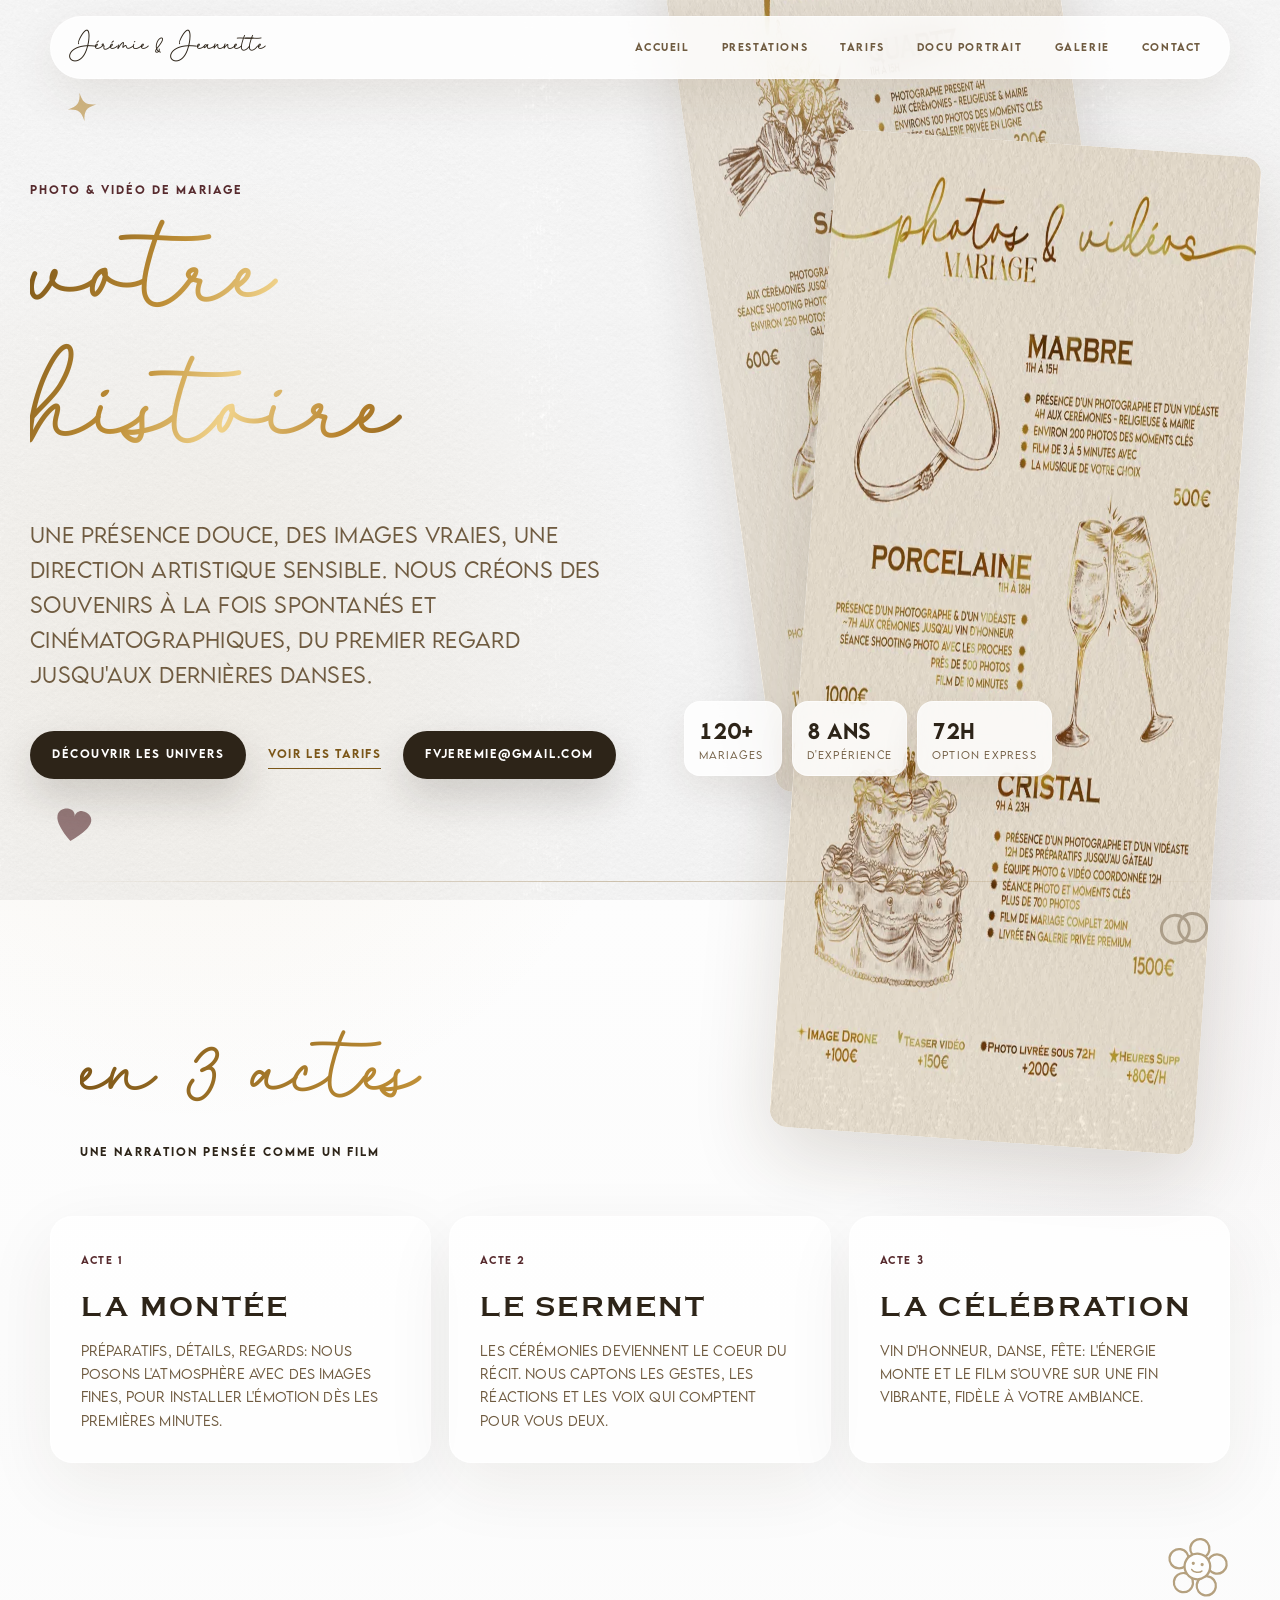
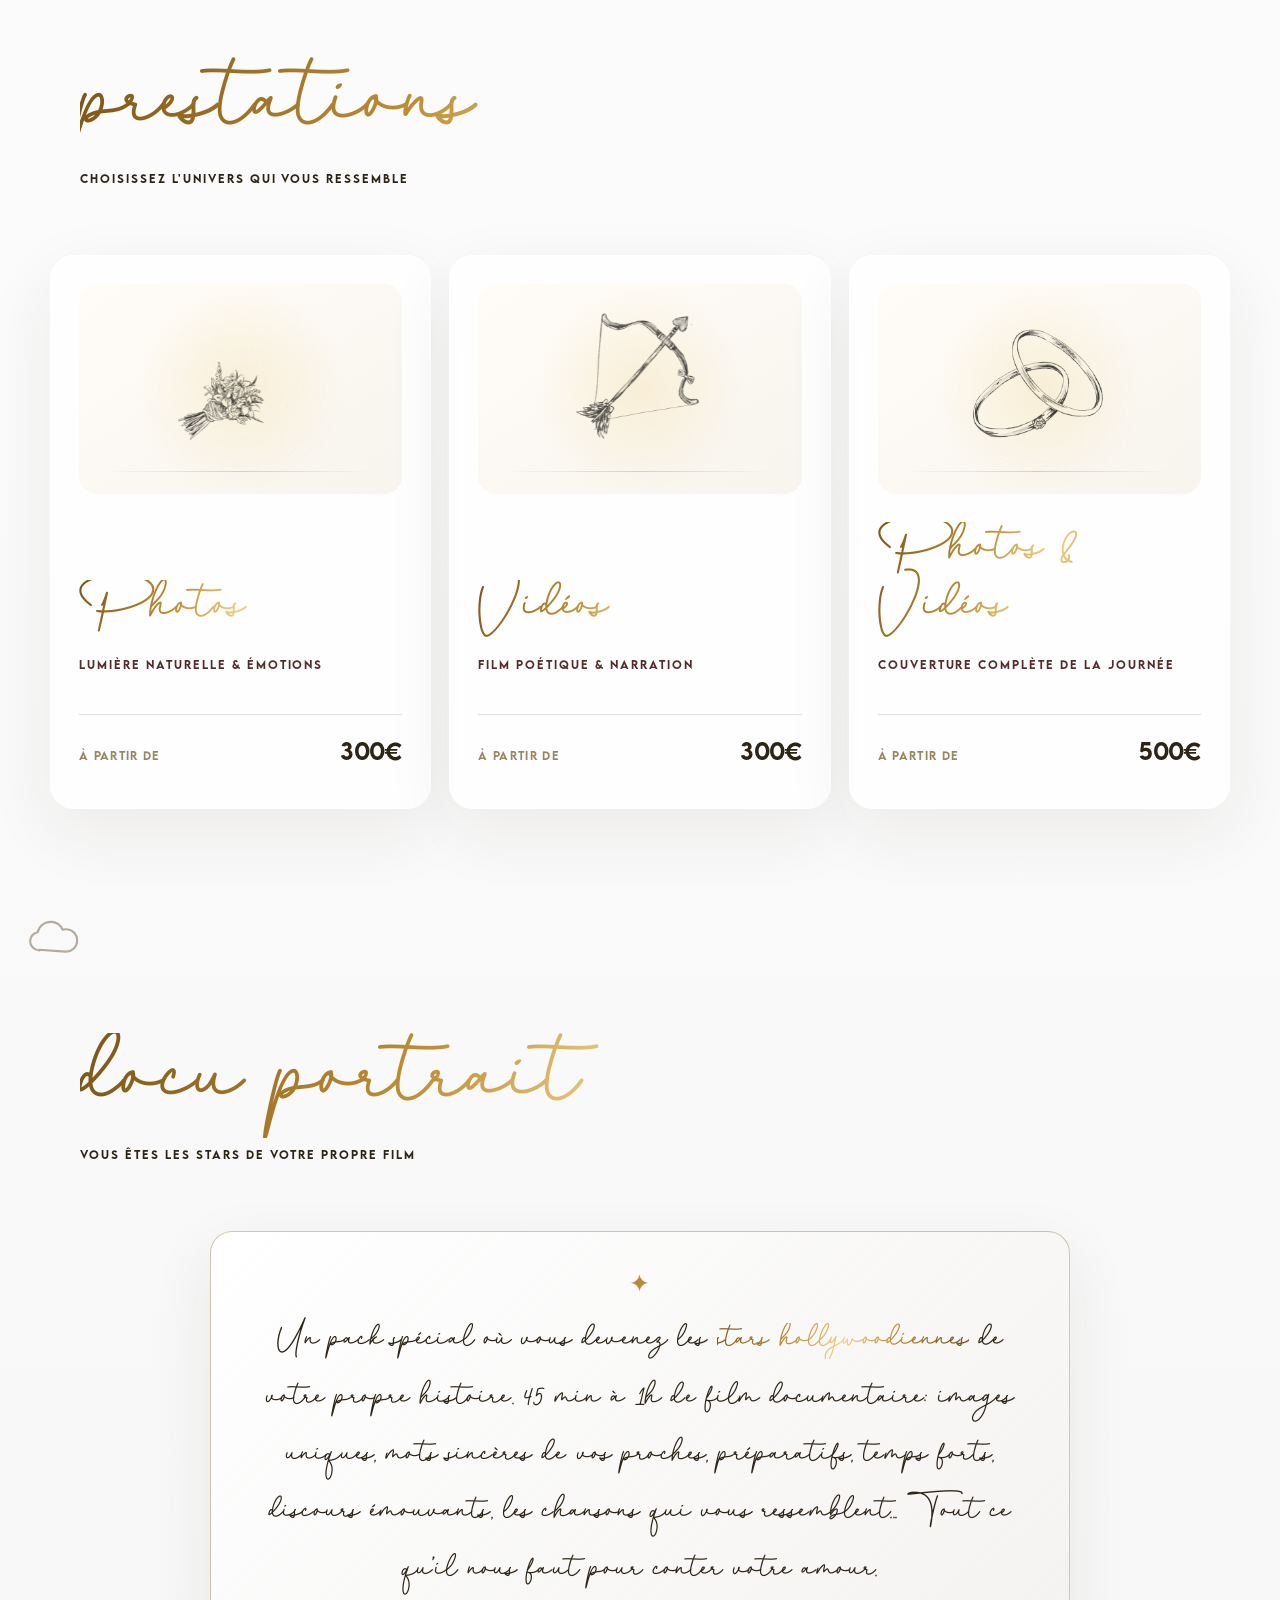
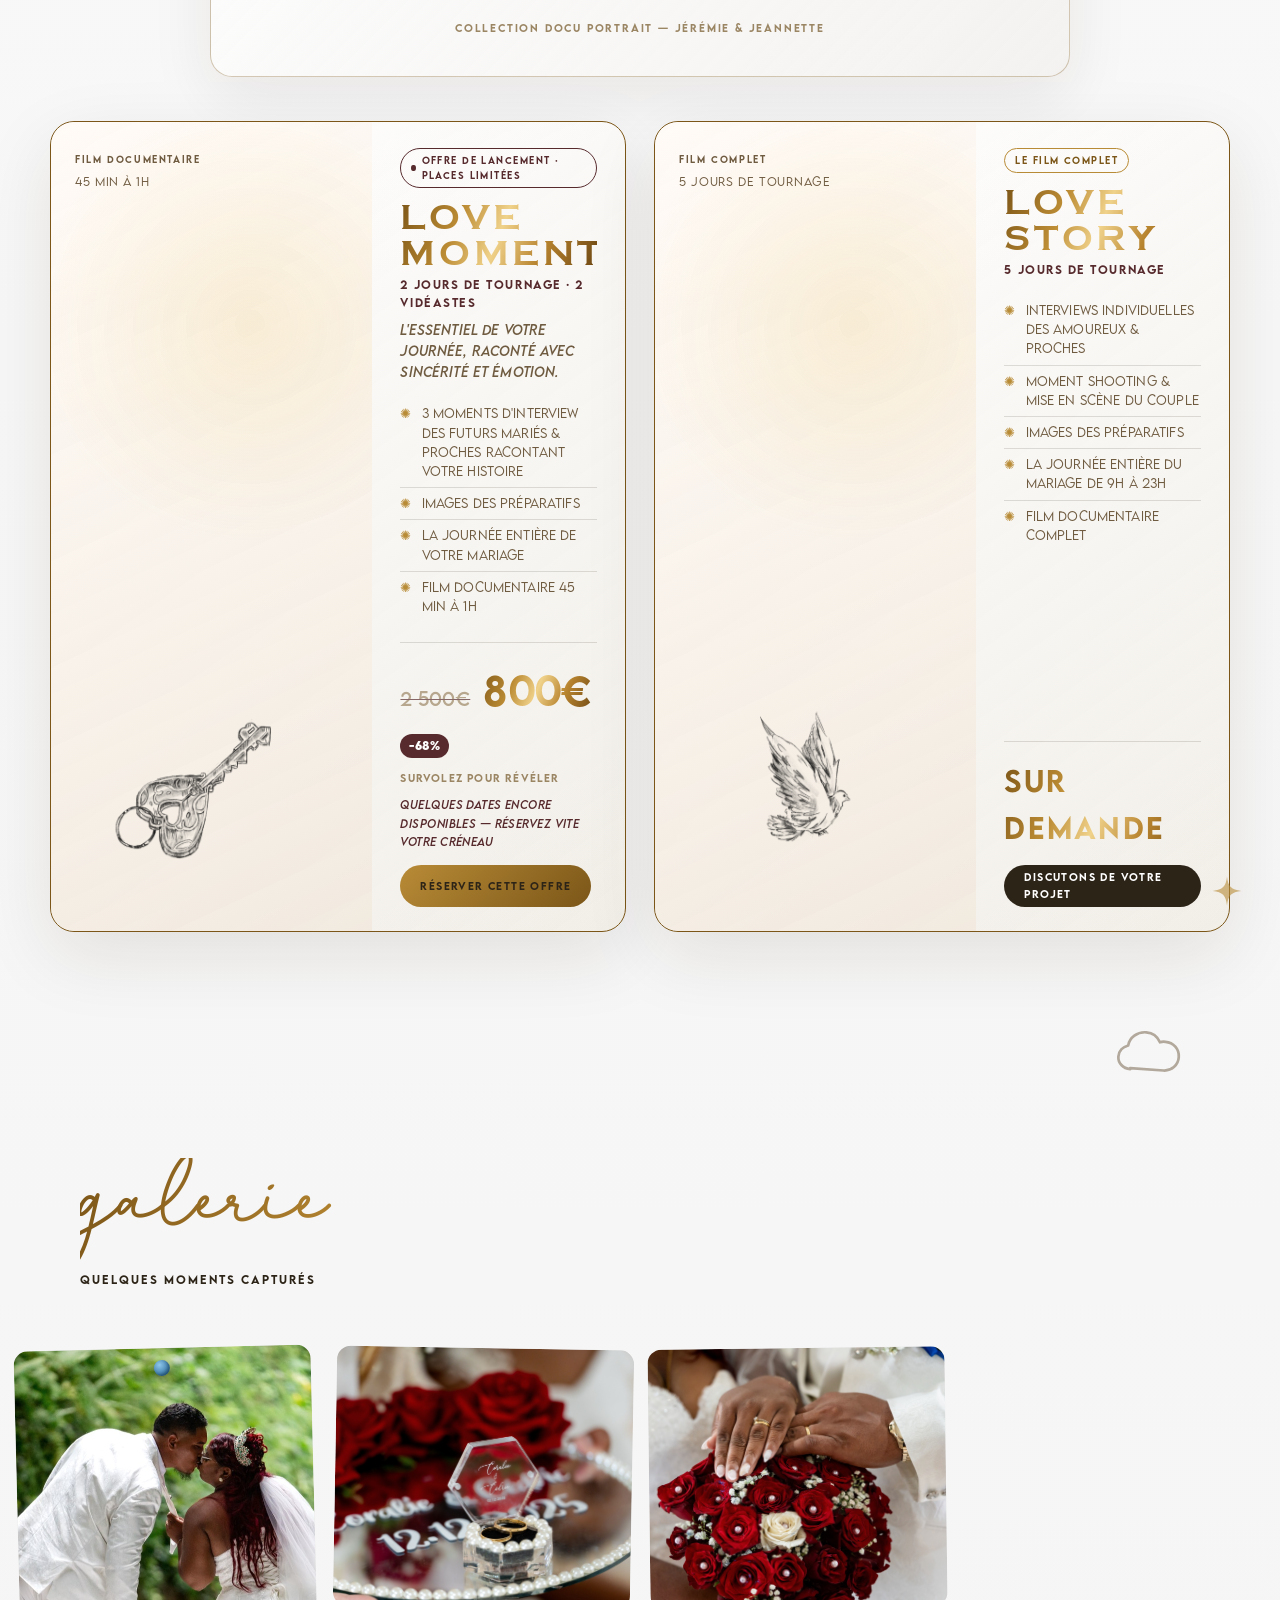
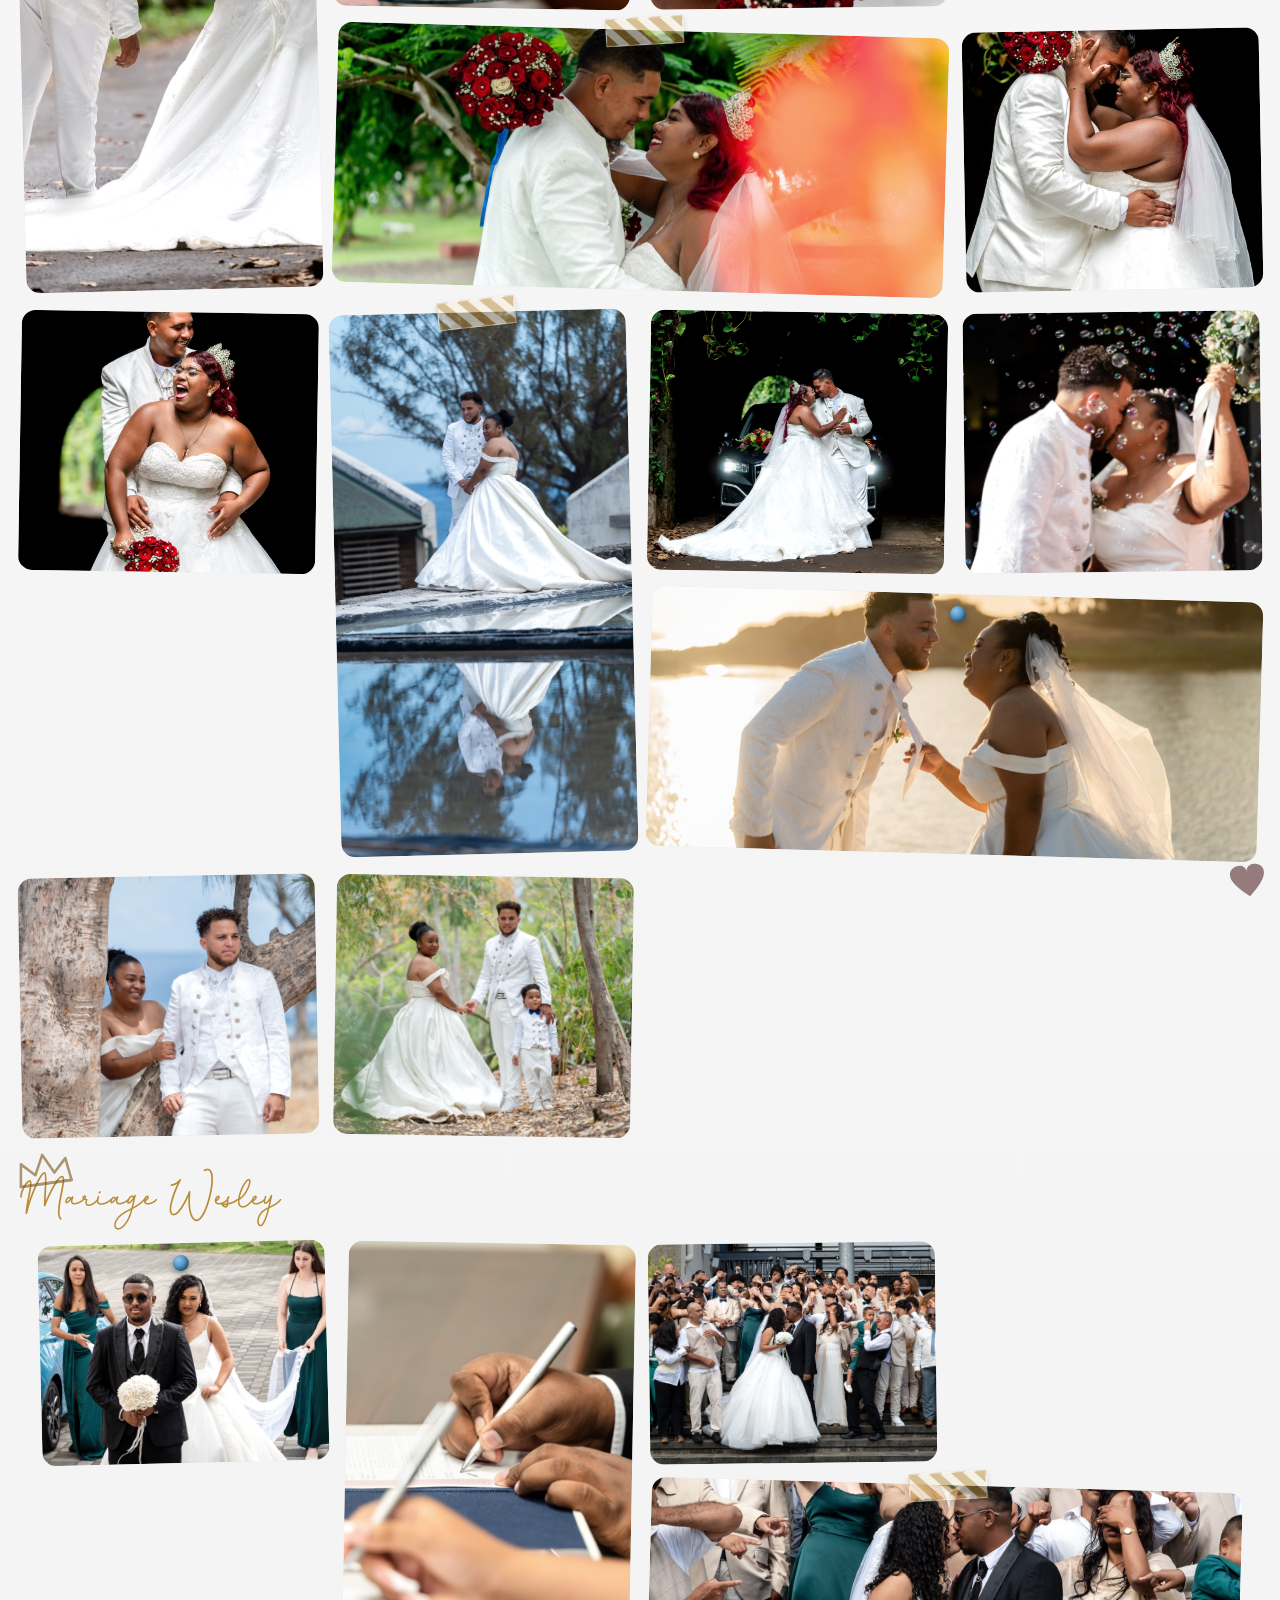
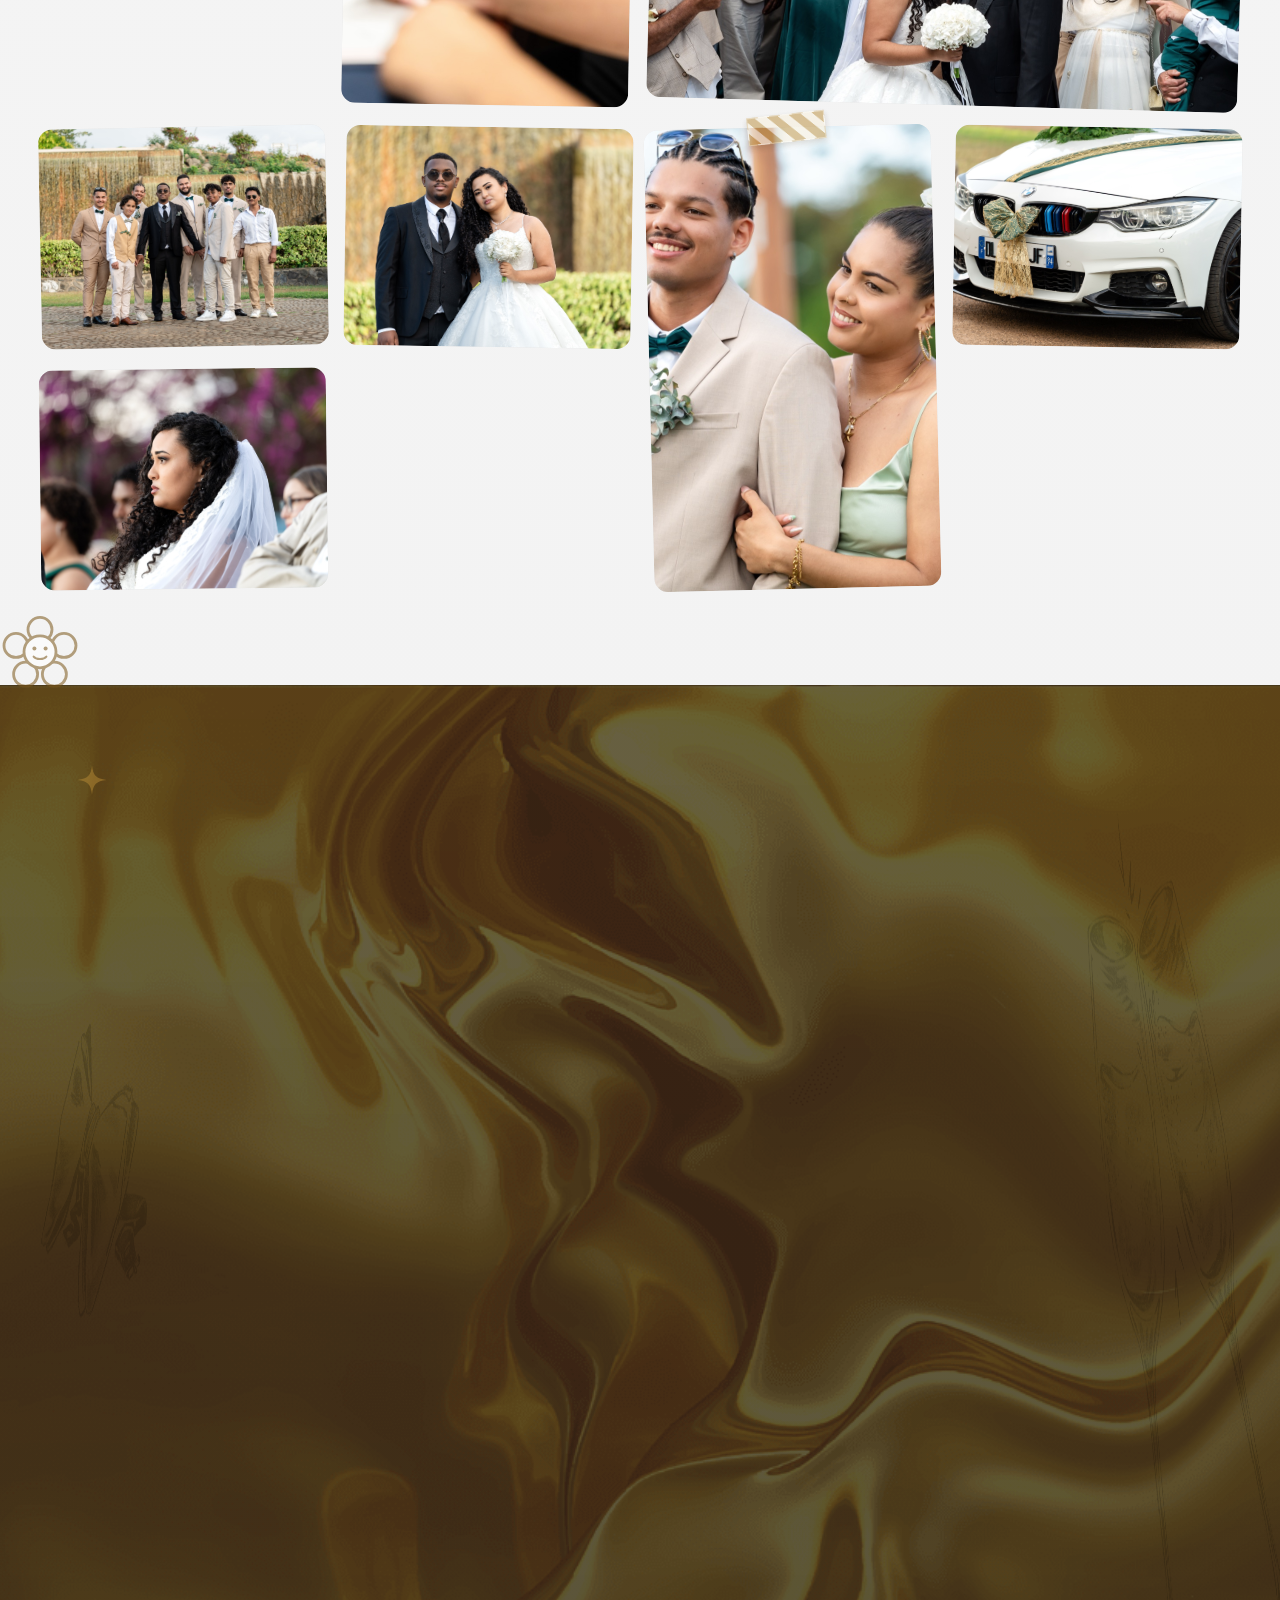
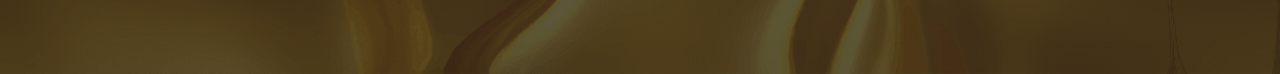
==== commit f9c64fb7: "Optimisation images hero (WebP) et attributs width/height anti-CLS Convertit photo.png et photo-vide" ====
--- a/index.html
+++ b/index.html
@@ -65,8 +65,8 @@
       </div>
 
       <div class="hero-visual reveal" aria-hidden="true">
-        <img class="hero-sheet hero-sheet-main" src="assets/img/packs/photo-video.png" alt="">
-        <img class="hero-sheet hero-sheet-back" src="assets/img/packs/photo.png" alt="">
+        <img class="hero-sheet hero-sheet-main" src="assets/img/packs/photo-video.webp" alt="" width="707" height="1000">
+        <img class="hero-sheet hero-sheet-back" src="assets/img/packs/photo.webp" alt="" width="707" height="1000">
         <div class="hero-stats">
           <span><b>120+</b> mariages</span>
           <span><b>8 ans</b> d'expérience</span>
@@ -135,7 +135,7 @@
       <div class="choice-grid">
         <article class="choice-card" data-univers="photo" tabindex="0" aria-label="Univers photo">
           <div class="media">
-            <img class="illu" src="assets/img/illustrations/Bouquet.png" alt="Illustration photo">
+            <img class="illu" src="assets/img/illustrations/Bouquet.png" alt="Illustration photo" width="1000" height="1000">
           </div>
           <h3 class="gold-text">Photos</h3>
           <p class="tag">Lumière naturelle & émotions</p>
@@ -144,7 +144,7 @@
 
         <article class="choice-card" data-univers="video" tabindex="0" aria-label="Univers vidéo">
           <div class="media">
-            <img class="illu" src="assets/img/illustrations/video/Cupidon.png" alt="Illustration vidéo">
+            <img class="illu" src="assets/img/illustrations/video/Cupidon.png" alt="Illustration vidéo" width="1000" height="1000">
           </div>
           <h3 class="gold-text">Vidéos</h3>
           <p class="tag">Film poétique & narration</p>
@@ -153,7 +153,7 @@
 
         <article class="choice-card" data-univers="mix" tabindex="0" aria-label="Univers photo et vidéo">
           <div class="media">
-            <img class="illu" src="assets/img/illustrations/Bague.png" alt="Illustration photo et vidéo">
+            <img class="illu" src="assets/img/illustrations/Bague.png" alt="Illustration photo et vidéo" width="1000" height="1000">
           </div>
           <h3 class="gold-text">Photos & Vidéos</h3>
           <p class="tag">Couverture complète de la journée</p>
@@ -216,7 +216,7 @@
               <span class="docu-pack-illu-kicker">film documentaire</span>
               <span class="docu-pack-illu-line">45 min à 1h</span>
             </div>
-            <img class="illu" src="assets/img/illustrations/video/Clef.png" alt="">
+            <img class="illu" src="assets/img/illustrations/video/Clef.png" alt="" width="1000" height="1000">
           </div>
           <div class="docu-pack-body">
             <span class="docu-badge docu-badge--pulse"><span class="docu-badge-dot"></span>Offre de lancement · Places limitées</span>
@@ -247,7 +247,7 @@
               <span class="docu-pack-illu-kicker">film complet</span>
               <span class="docu-pack-illu-line">5 jours de tournage</span>
             </div>
-            <img class="illu" src="assets/img/illustrations/video/Colombe.png" alt="">
+            <img class="illu" src="assets/img/illustrations/video/Colombe.png" alt="" width="1000" height="1000">
           </div>
           <div class="docu-pack-body">
             <span class="docu-badge docu-badge--prestige">Le film complet</span>
@@ -299,40 +299,40 @@
 
     <div class="galerie-grid reveal">
       <figure class="gal-item gal-tall pin">
-        <img src="assets/img/gallery/DSC05662.jpg" alt="Moment de mariage" loading="lazy">
-      </figure>
-      <figure class="gal-item">
-        <img src="assets/img/gallery/DSC04499.jpg" alt="Moment de mariage" loading="lazy">
-      </figure>
-      <figure class="gal-item">
-        <img src="assets/img/gallery/DSC04940.jpg" alt="Moment de mariage" loading="lazy">
+        <img src="assets/img/gallery/DSC05662.jpg" alt="Moment de mariage" loading="lazy" width="1600" height="1066">
+      </figure>
+      <figure class="gal-item">
+        <img src="assets/img/gallery/DSC04499.jpg" alt="Moment de mariage" loading="lazy" width="1600" height="1066">
+      </figure>
+      <figure class="gal-item">
+        <img src="assets/img/gallery/DSC04940.jpg" alt="Moment de mariage" loading="lazy" width="1600" height="1066">
       </figure>
       <figure class="gal-item gal-wide tape">
-        <img src="assets/img/gallery/DSC05171.jpg" alt="Moment de mariage" loading="lazy">
-      </figure>
-      <figure class="gal-item">
-        <img src="assets/img/gallery/DSC05604.jpg" alt="Moment de mariage" loading="lazy">
-      </figure>
-      <figure class="gal-item">
-        <img src="assets/img/gallery/DSC05623.jpg" alt="Moment de mariage" loading="lazy">
+        <img src="assets/img/gallery/DSC05171.jpg" alt="Moment de mariage" loading="lazy" width="1600" height="1066">
+      </figure>
+      <figure class="gal-item">
+        <img src="assets/img/gallery/DSC05604.jpg" alt="Moment de mariage" loading="lazy" width="1066" height="1600">
+      </figure>
+      <figure class="gal-item">
+        <img src="assets/img/gallery/DSC05623.jpg" alt="Moment de mariage" loading="lazy" width="1066" height="1600">
       </figure>
       <figure class="gal-item gal-tall tape">
-        <img src="assets/img/gallery/ILCE-7M4099.jpg" alt="Moment de mariage" loading="lazy">
-      </figure>
-      <figure class="gal-item">
-        <img src="assets/img/gallery/DSC05749.jpg" alt="Moment de mariage" loading="lazy">
-      </figure>
-      <figure class="gal-item">
-        <img src="assets/img/gallery/DSC08871.jpg" alt="Moment de mariage" loading="lazy">
+        <img src="assets/img/gallery/ILCE-7M4099.jpg" alt="Moment de mariage" loading="lazy" width="1066" height="1600">
+      </figure>
+      <figure class="gal-item">
+        <img src="assets/img/gallery/DSC05749.jpg" alt="Moment de mariage" loading="lazy" width="1066" height="1600">
+      </figure>
+      <figure class="gal-item">
+        <img src="assets/img/gallery/DSC08871.jpg" alt="Moment de mariage" loading="lazy" width="1600" height="1066">
       </figure>
       <figure class="gal-item gal-wide pin">
-        <img src="assets/img/gallery/DSC09222.jpg" alt="Moment de mariage" loading="lazy">
-      </figure>
-      <figure class="gal-item">
-        <img src="assets/img/gallery/ILCE-7M4180.jpg" alt="Moment de mariage" loading="lazy">
-      </figure>
-      <figure class="gal-item">
-        <img src="assets/img/gallery/ILCE-7M4276.jpg" alt="Moment de mariage" loading="lazy">
+        <img src="assets/img/gallery/DSC09222.jpg" alt="Moment de mariage" loading="lazy" width="1600" height="1066">
+      </figure>
+      <figure class="gal-item">
+        <img src="assets/img/gallery/ILCE-7M4180.jpg" alt="Moment de mariage" loading="lazy" width="1600" height="1066">
+      </figure>
+      <figure class="gal-item">
+        <img src="assets/img/gallery/ILCE-7M4276.jpg" alt="Moment de mariage" loading="lazy" width="1600" height="1066">
       </figure>
     </div>
 
@@ -344,39 +344,39 @@
       <p class="galerie-sub-title">Mariage Wesley</p>
       <div class="galerie-grid galerie-grid--small">
         <figure class="gal-item pin">
-          <img src="assets/img/gallery/Wesley/DSC01815.jpg" alt="Mariage Wesley" loading="lazy">
+          <img src="assets/img/gallery/Wesley/DSC01815.jpg" alt="Mariage Wesley" loading="lazy" width="1600" height="1066">
         </figure>
         <figure class="gal-item gal-tall">
-          <img src="assets/img/gallery/Wesley/DSC02209.jpg" alt="Mariage Wesley" loading="lazy">
+          <img src="assets/img/gallery/Wesley/DSC02209.jpg" alt="Mariage Wesley" loading="lazy" width="1600" height="1066">
         </figure>
         <figure class="gal-item">
-          <img src="assets/img/gallery/Wesley/DSC02457.jpg" alt="Mariage Wesley" loading="lazy">
+          <img src="assets/img/gallery/Wesley/DSC02457.jpg" alt="Mariage Wesley" loading="lazy" width="1600" height="1048">
         </figure>
         <figure class="gal-item gal-wide tape">
-          <img src="assets/img/gallery/Wesley/DSC02531.jpg" alt="Mariage Wesley" loading="lazy">
+          <img src="assets/img/gallery/Wesley/DSC02531.jpg" alt="Mariage Wesley" loading="lazy" width="1600" height="1066">
         </figure>
         <figure class="gal-item">
-          <img src="assets/img/gallery/Wesley/DSC03339.jpg" alt="Mariage Wesley" loading="lazy">
+          <img src="assets/img/gallery/Wesley/DSC03339.jpg" alt="Mariage Wesley" loading="lazy" width="1600" height="1066">
         </figure>
         <figure class="gal-item">
-          <img src="assets/img/gallery/Wesley/DSC03361.jpg" alt="Mariage Wesley" loading="lazy">
+          <img src="assets/img/gallery/Wesley/DSC03361.jpg" alt="Mariage Wesley" loading="lazy" width="1600" height="1066">
         </figure>
         <figure class="gal-item gal-tall tape">
-          <img src="assets/img/gallery/Wesley/DSC03442.jpg" alt="Mariage Wesley" loading="lazy">
+          <img src="assets/img/gallery/Wesley/DSC03442.jpg" alt="Mariage Wesley" loading="lazy" width="1600" height="1066">
         </figure>
         <figure class="gal-item">
-          <img src="assets/img/gallery/Wesley/DSC03484.jpg" alt="Mariage Wesley" loading="lazy">
+          <img src="assets/img/gallery/Wesley/DSC03484.jpg" alt="Mariage Wesley" loading="lazy" width="1600" height="1066">
         </figure>
         <figure class="gal-item">
-          <img src="assets/img/gallery/Wesley/DSC03781.jpg" alt="Mariage Wesley" loading="lazy">
+          <img src="assets/img/gallery/Wesley/DSC03781.jpg" alt="Mariage Wesley" loading="lazy" width="1600" height="1066">
         </figure>
       </div>
     </div>
   </section>
 
   <footer id="contact" class="contact" aria-label="Contact">
-    <img class="corner bl" src="assets/img/illustrations/Noeud.png" alt="">
-    <img class="corner r" src="assets/img/illustrations/Champagne.png" alt="">
+    <img class="corner bl" src="assets/img/illustrations/Noeud.png" alt="" width="1000" height="1000">
+    <img class="corner r" src="assets/img/illustrations/Champagne.png" alt="" width="1000" height="1000">
     <svg class="doodle doodle-star" viewBox="0 0 100 100" aria-hidden="true">
       <path d="M50 2 C54 36 64 46 98 50 C64 54 54 64 50 98 C46 64 36 54 2 50 C36 46 46 36 50 2Z" fill="currentColor"/>
     </svg>
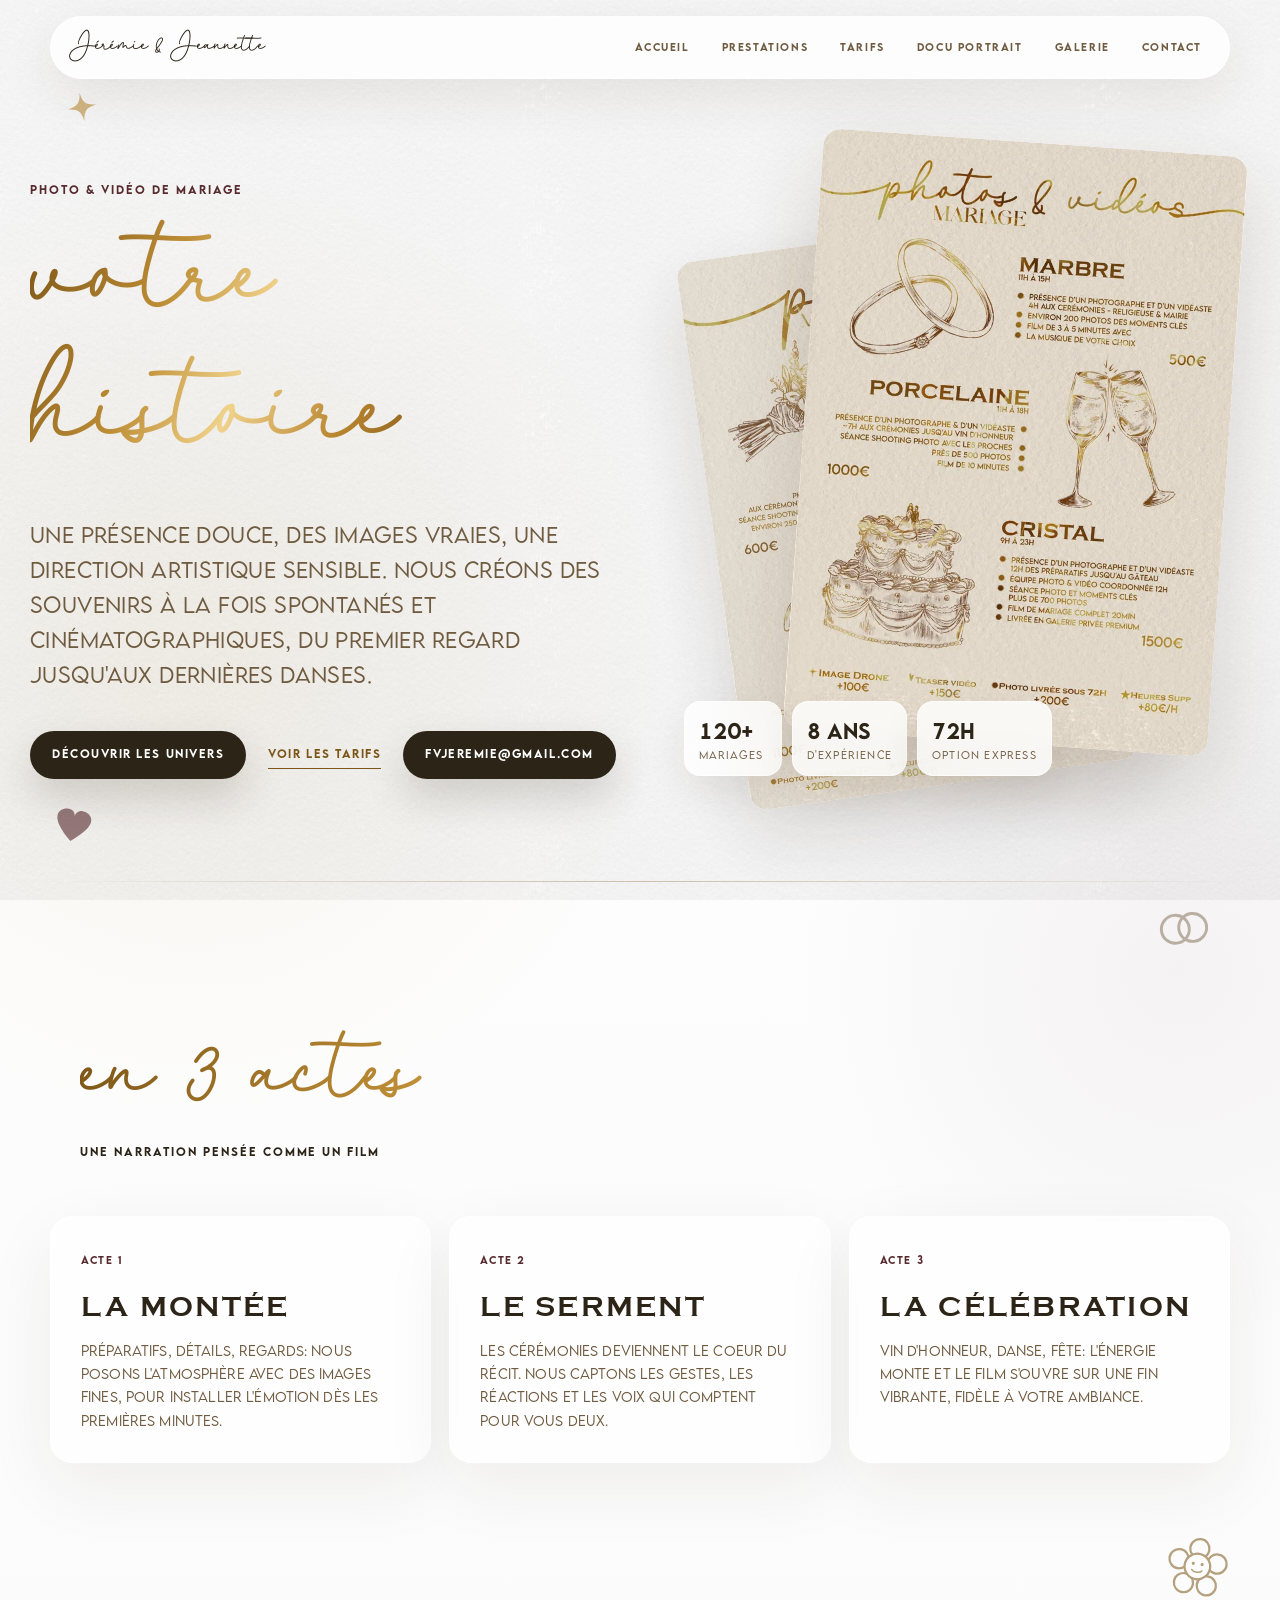
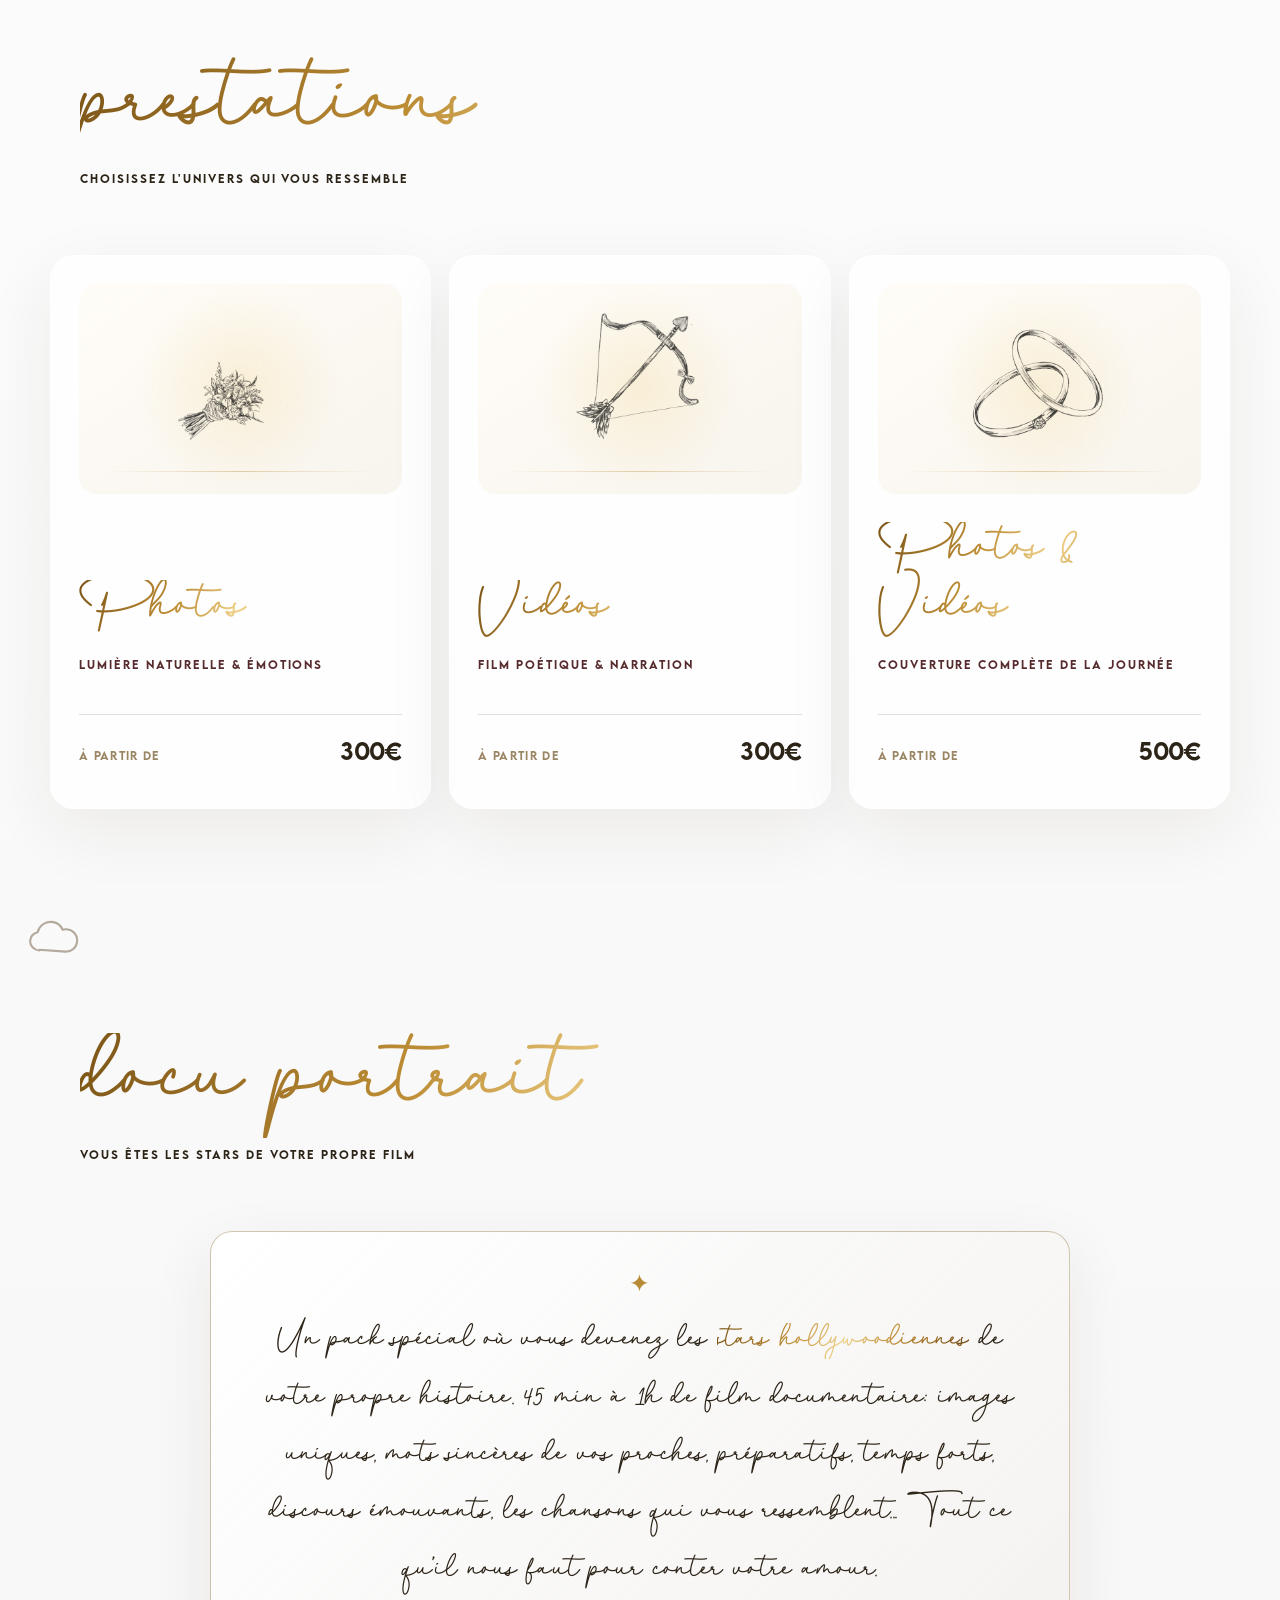
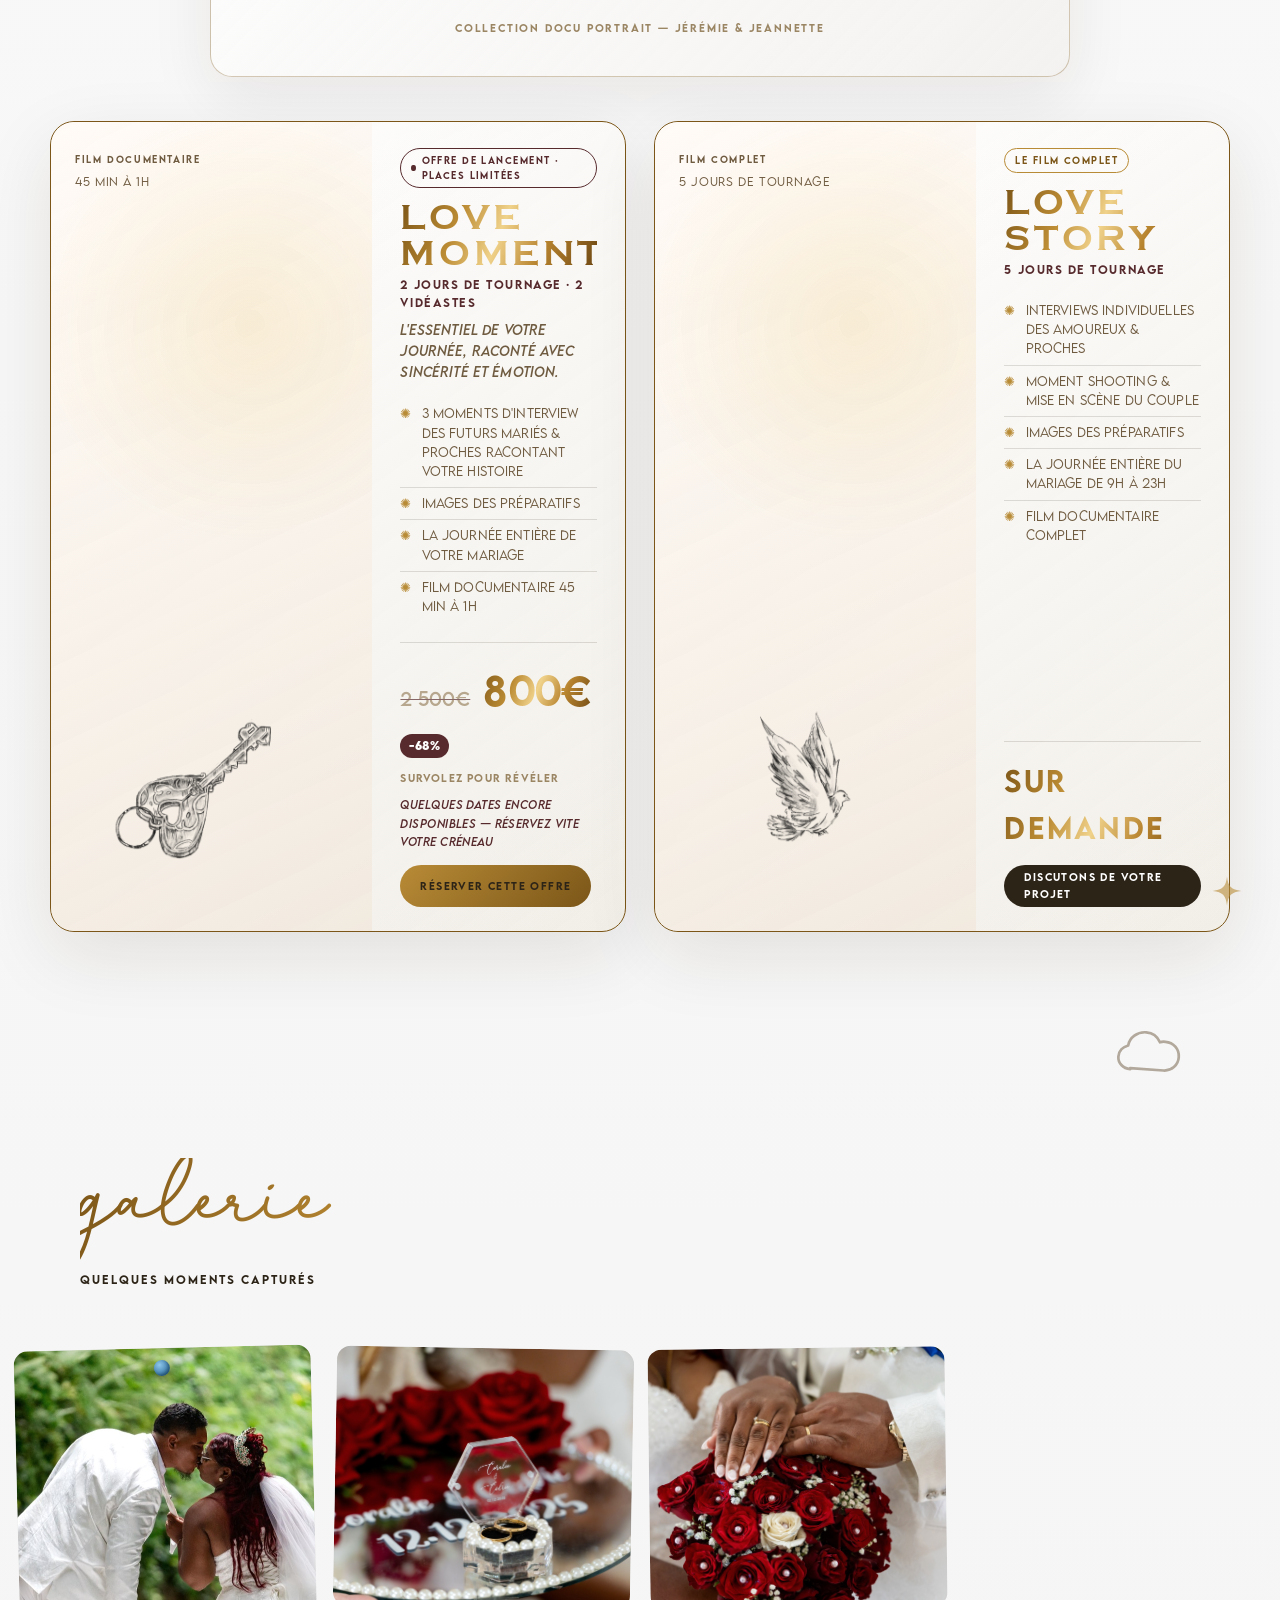
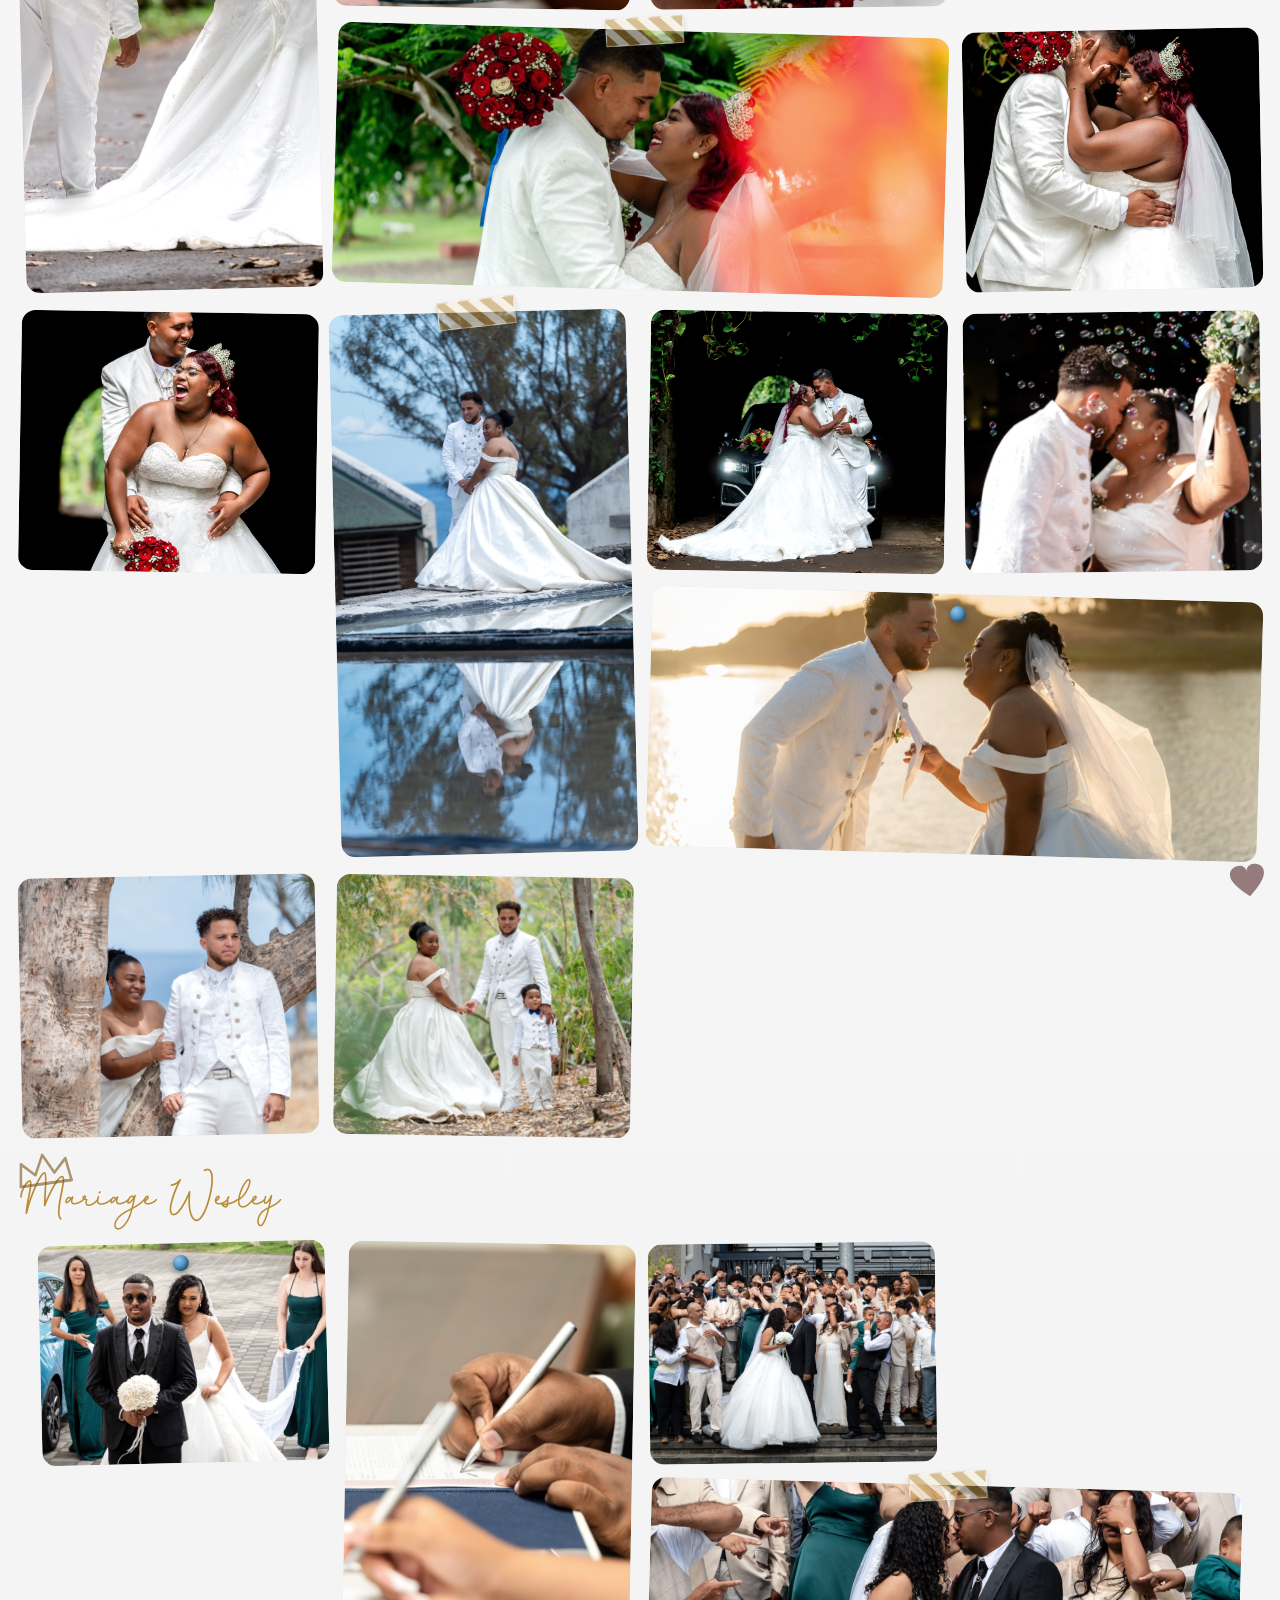
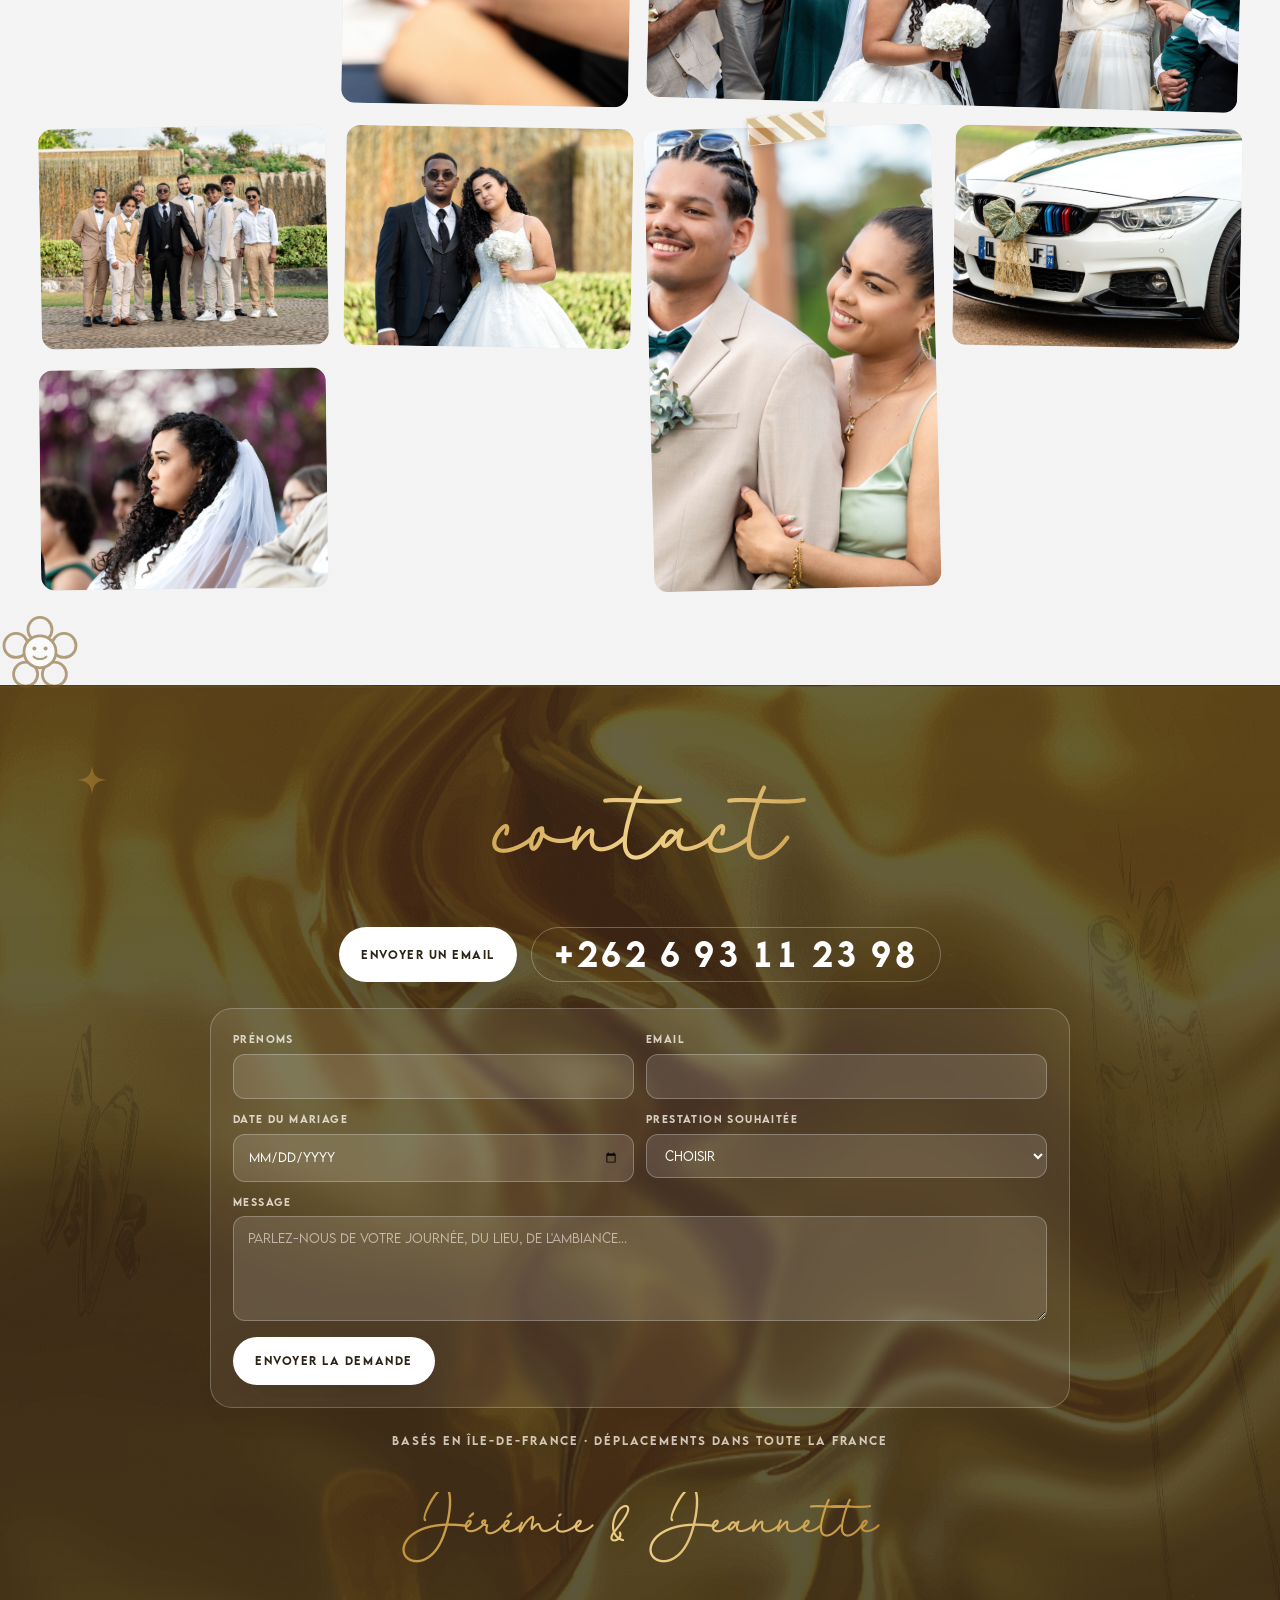
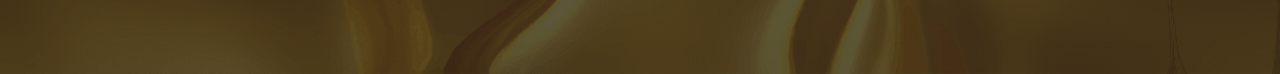
==== commit c9d157bb: "Corrige l'affichage des images du hero (cartes surdimensionnees) Les attributs width/height ajoutes " ====
--- a/index.html
+++ b/index.html
@@ -65,8 +65,8 @@
       </div>
 
       <div class="hero-visual reveal" aria-hidden="true">
-        <img class="hero-sheet hero-sheet-main" src="assets/img/packs/photo-video.webp" alt="" width="707" height="1000">
-        <img class="hero-sheet hero-sheet-back" src="assets/img/packs/photo.webp" alt="" width="707" height="1000">
+        <img class="hero-sheet hero-sheet-main" src="assets/img/packs/photo-video.webp" alt="">
+        <img class="hero-sheet hero-sheet-back" src="assets/img/packs/photo.webp" alt="">
         <div class="hero-stats">
           <span><b>120+</b> mariages</span>
           <span><b>8 ans</b> d'expérience</span>
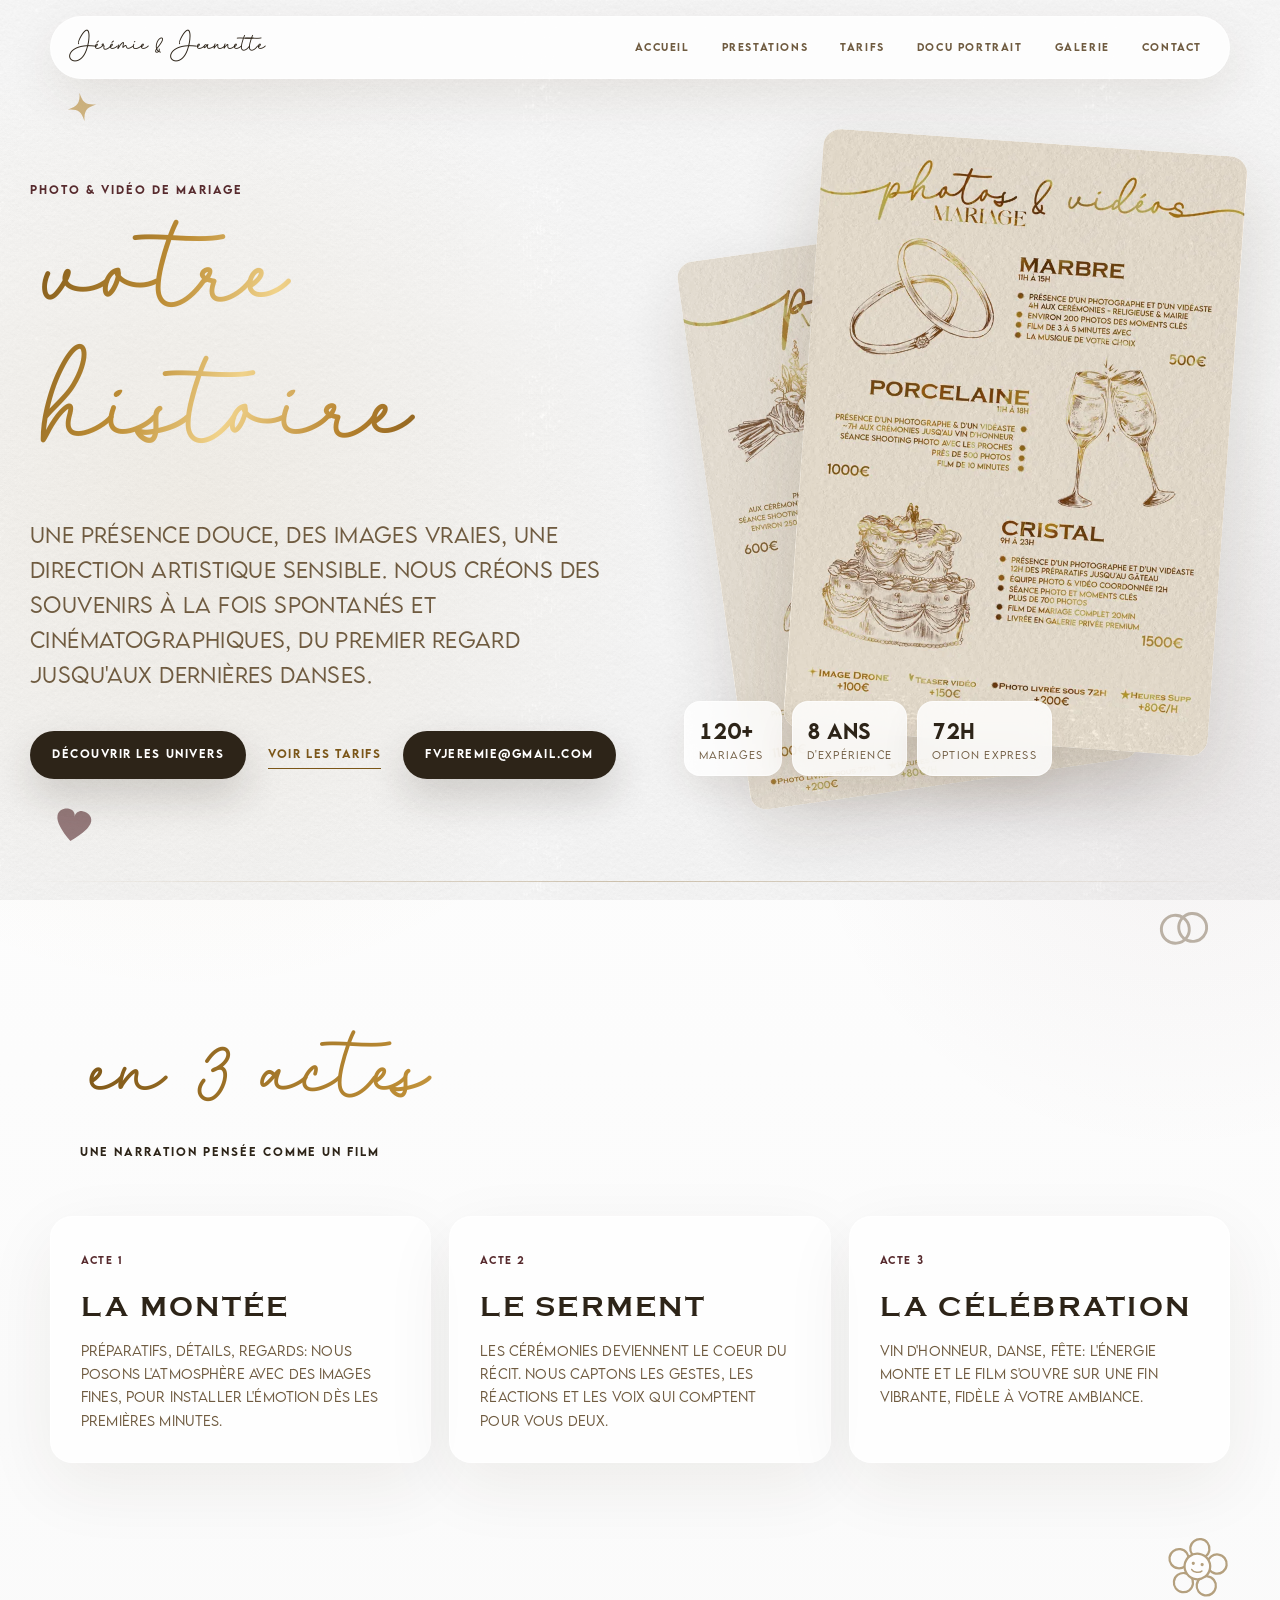
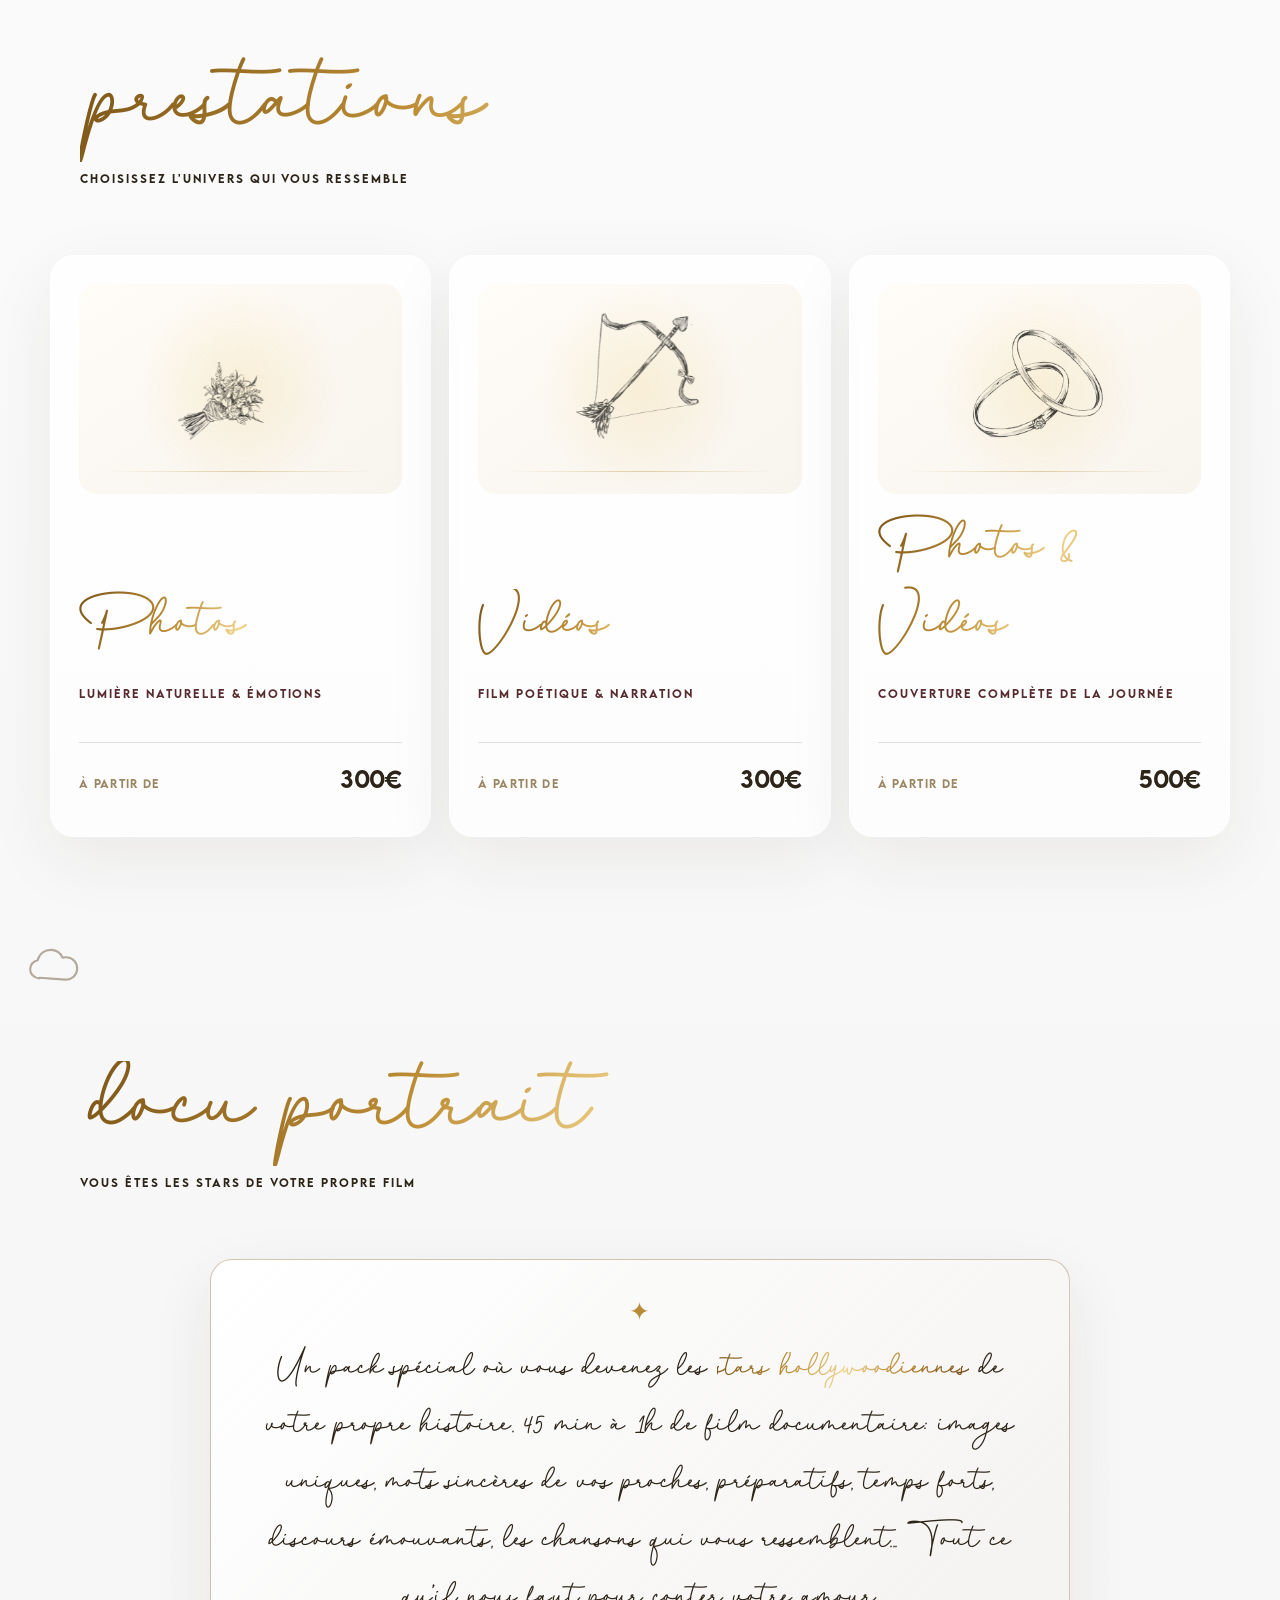
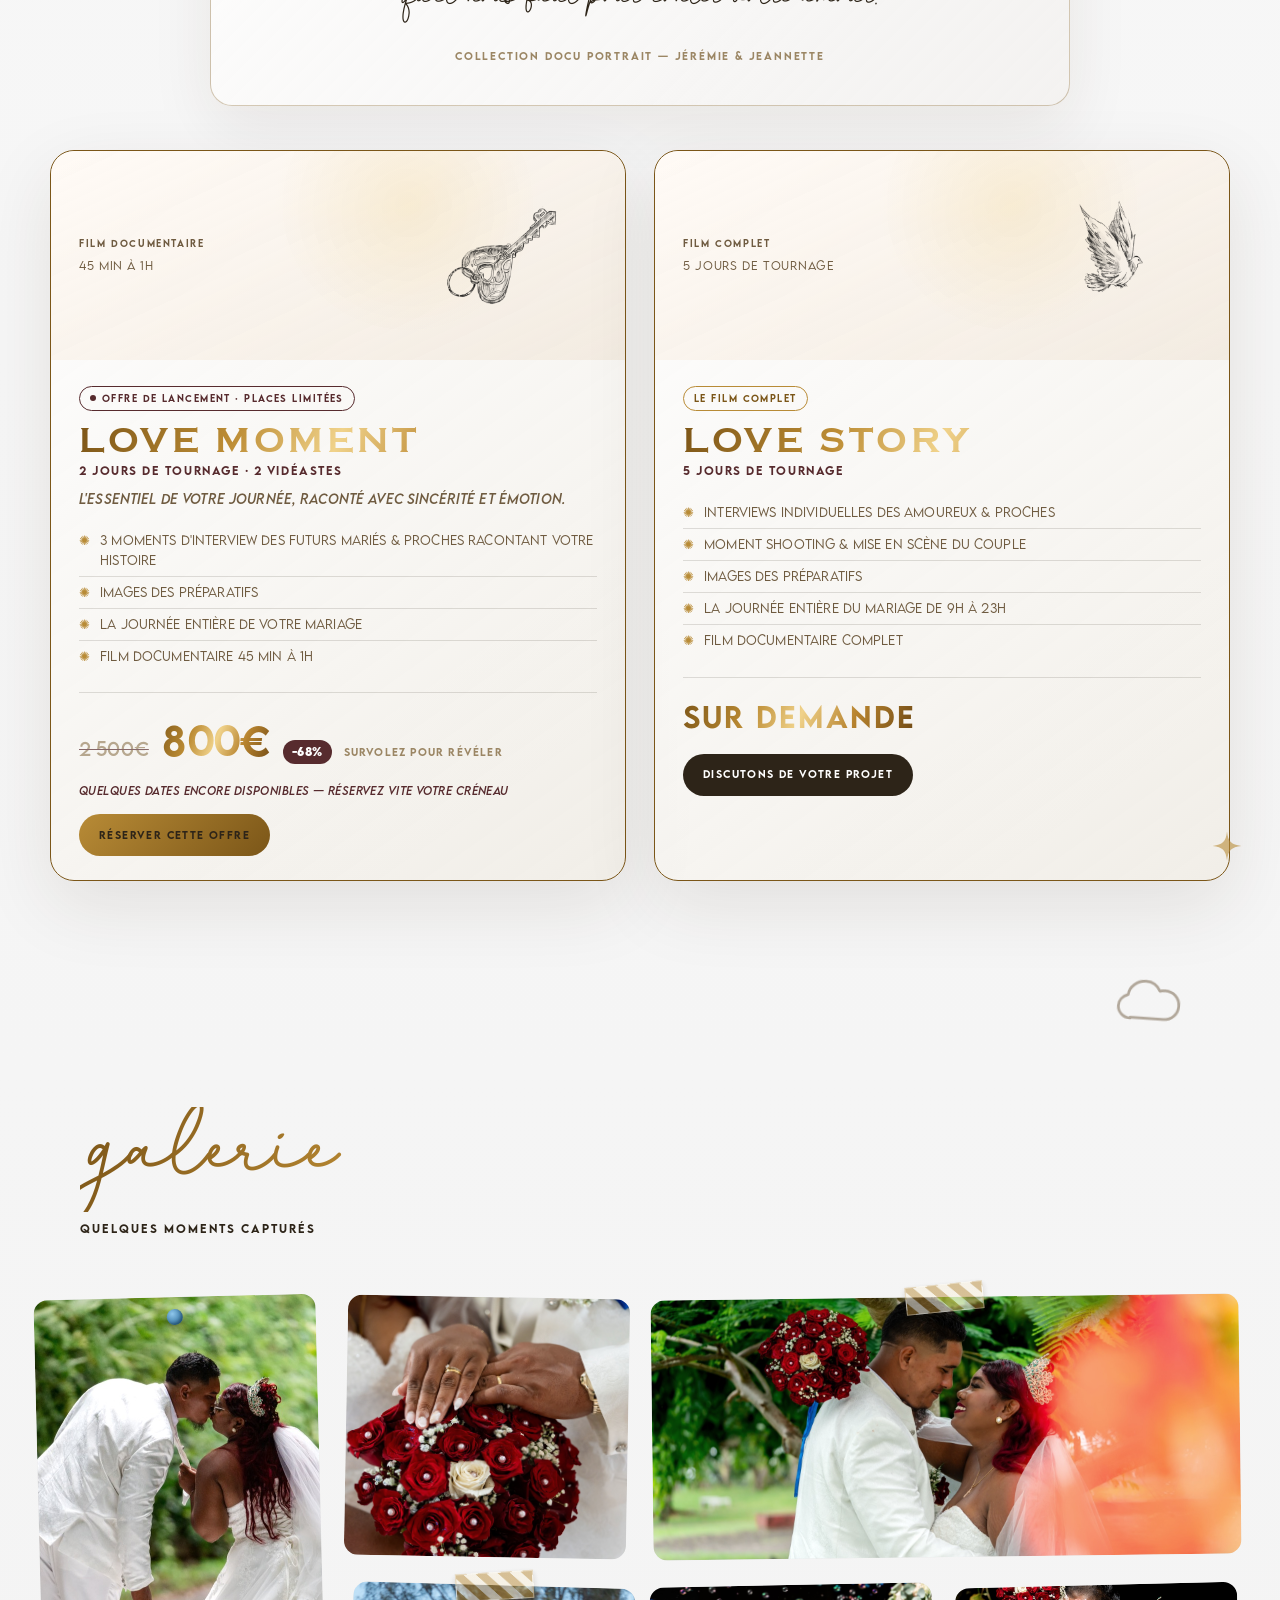
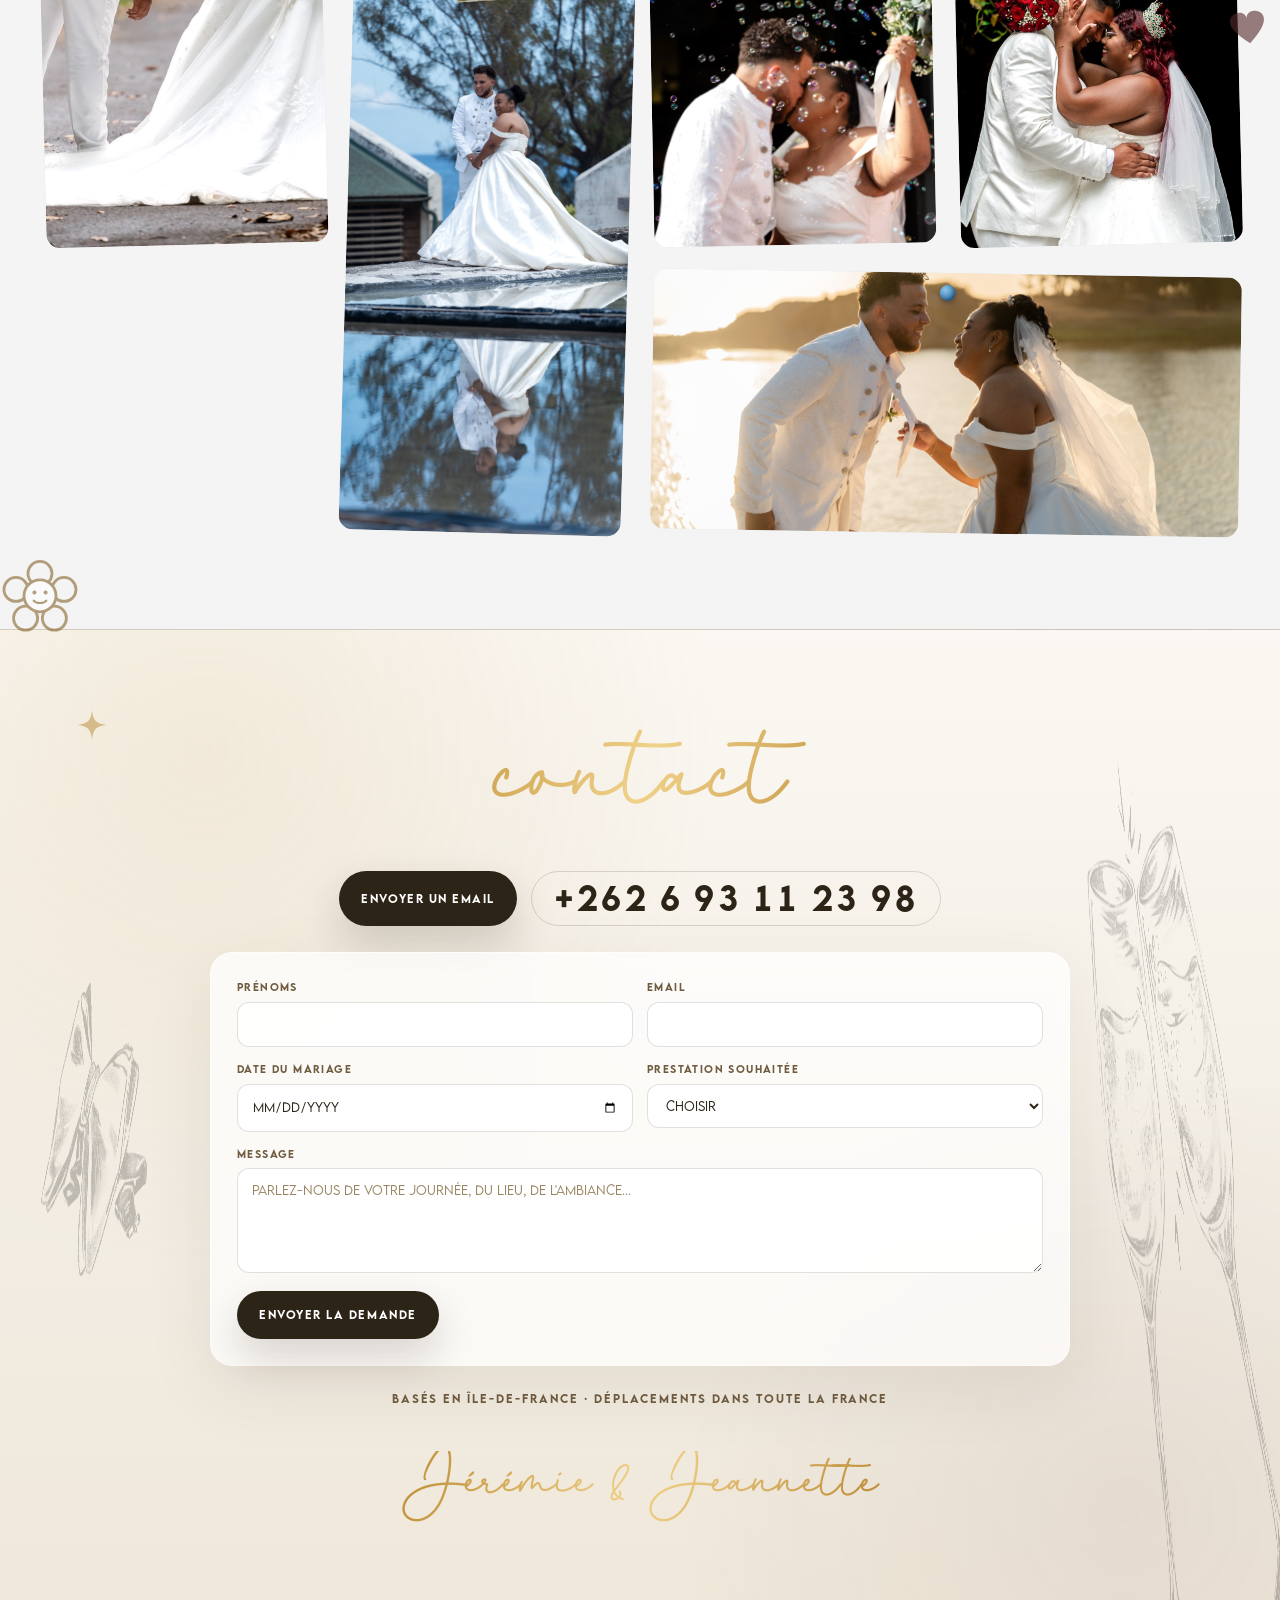
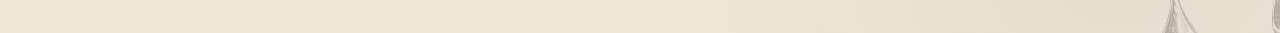
==== commit 1203160a: "Corrige les titres prestations, reorganise les packs docu, et redesign contact/galerie - Titres des " ====
--- a/index.html
+++ b/index.html
@@ -302,75 +302,23 @@
         <img src="assets/img/gallery/DSC05662.jpg" alt="Moment de mariage" loading="lazy" width="1600" height="1066">
       </figure>
       <figure class="gal-item">
-        <img src="assets/img/gallery/DSC04499.jpg" alt="Moment de mariage" loading="lazy" width="1600" height="1066">
-      </figure>
-      <figure class="gal-item">
         <img src="assets/img/gallery/DSC04940.jpg" alt="Moment de mariage" loading="lazy" width="1600" height="1066">
       </figure>
       <figure class="gal-item gal-wide tape">
         <img src="assets/img/gallery/DSC05171.jpg" alt="Moment de mariage" loading="lazy" width="1600" height="1066">
       </figure>
+      <figure class="gal-item gal-tall tape">
+        <img src="assets/img/gallery/ILCE-7M4099.jpg" alt="Moment de mariage" loading="lazy" width="1066" height="1600">
+      </figure>
+      <figure class="gal-item">
+        <img src="assets/img/gallery/DSC08871.jpg" alt="Moment de mariage" loading="lazy" width="1600" height="1066">
+      </figure>
+      <figure class="gal-item gal-wide pin">
+        <img src="assets/img/gallery/DSC09222.jpg" alt="Moment de mariage" loading="lazy" width="1600" height="1066">
+      </figure>
       <figure class="gal-item">
         <img src="assets/img/gallery/DSC05604.jpg" alt="Moment de mariage" loading="lazy" width="1066" height="1600">
       </figure>
-      <figure class="gal-item">
-        <img src="assets/img/gallery/DSC05623.jpg" alt="Moment de mariage" loading="lazy" width="1066" height="1600">
-      </figure>
-      <figure class="gal-item gal-tall tape">
-        <img src="assets/img/gallery/ILCE-7M4099.jpg" alt="Moment de mariage" loading="lazy" width="1066" height="1600">
-      </figure>
-      <figure class="gal-item">
-        <img src="assets/img/gallery/DSC05749.jpg" alt="Moment de mariage" loading="lazy" width="1066" height="1600">
-      </figure>
-      <figure class="gal-item">
-        <img src="assets/img/gallery/DSC08871.jpg" alt="Moment de mariage" loading="lazy" width="1600" height="1066">
-      </figure>
-      <figure class="gal-item gal-wide pin">
-        <img src="assets/img/gallery/DSC09222.jpg" alt="Moment de mariage" loading="lazy" width="1600" height="1066">
-      </figure>
-      <figure class="gal-item">
-        <img src="assets/img/gallery/ILCE-7M4180.jpg" alt="Moment de mariage" loading="lazy" width="1600" height="1066">
-      </figure>
-      <figure class="gal-item">
-        <img src="assets/img/gallery/ILCE-7M4276.jpg" alt="Moment de mariage" loading="lazy" width="1600" height="1066">
-      </figure>
-    </div>
-
-    <div class="galerie-sub reveal">
-      <svg class="doodle doodle-crown" viewBox="0 0 100 80" aria-hidden="true">
-        <path d="M10 65 L15 30 L35 50 L50 20 L65 50 L85 30 L90 65 Z" fill="none" stroke="currentColor" stroke-width="4" stroke-linejoin="round" stroke-linecap="round"/>
-        <line x1="10" y1="65" x2="90" y2="65" stroke="currentColor" stroke-width="4" stroke-linecap="round"/>
-      </svg>
-      <p class="galerie-sub-title">Mariage Wesley</p>
-      <div class="galerie-grid galerie-grid--small">
-        <figure class="gal-item pin">
-          <img src="assets/img/gallery/Wesley/DSC01815.jpg" alt="Mariage Wesley" loading="lazy" width="1600" height="1066">
-        </figure>
-        <figure class="gal-item gal-tall">
-          <img src="assets/img/gallery/Wesley/DSC02209.jpg" alt="Mariage Wesley" loading="lazy" width="1600" height="1066">
-        </figure>
-        <figure class="gal-item">
-          <img src="assets/img/gallery/Wesley/DSC02457.jpg" alt="Mariage Wesley" loading="lazy" width="1600" height="1048">
-        </figure>
-        <figure class="gal-item gal-wide tape">
-          <img src="assets/img/gallery/Wesley/DSC02531.jpg" alt="Mariage Wesley" loading="lazy" width="1600" height="1066">
-        </figure>
-        <figure class="gal-item">
-          <img src="assets/img/gallery/Wesley/DSC03339.jpg" alt="Mariage Wesley" loading="lazy" width="1600" height="1066">
-        </figure>
-        <figure class="gal-item">
-          <img src="assets/img/gallery/Wesley/DSC03361.jpg" alt="Mariage Wesley" loading="lazy" width="1600" height="1066">
-        </figure>
-        <figure class="gal-item gal-tall tape">
-          <img src="assets/img/gallery/Wesley/DSC03442.jpg" alt="Mariage Wesley" loading="lazy" width="1600" height="1066">
-        </figure>
-        <figure class="gal-item">
-          <img src="assets/img/gallery/Wesley/DSC03484.jpg" alt="Mariage Wesley" loading="lazy" width="1600" height="1066">
-        </figure>
-        <figure class="gal-item">
-          <img src="assets/img/gallery/Wesley/DSC03781.jpg" alt="Mariage Wesley" loading="lazy" width="1600" height="1066">
-        </figure>
-      </div>
     </div>
   </section>
 
--- a/css/styles.css
+++ b/css/styles.css
@@ -216,6 +216,7 @@
 .hero .accroche {
   max-width: 9ch;
   margin: 0;
+  padding-left: .08em;
   font-family: var(--script);
   font-size: clamp(78px, 13vw, 168px);
   font-weight: 400;
@@ -348,6 +349,7 @@
 }
 .page-head .script {
   display: block;
+  padding-left: .08em;
   font-family: var(--script);
   font-size: clamp(68px, 10vw, 138px);
   line-height: .82;
@@ -468,11 +470,11 @@
 .choice-card:hover .media img { transform: translateY(-10px) scale(1.08) rotate(-2deg); }
 .choice-card h3 {
   align-self: end;
-  margin: 28px 0 8px;
+  margin: 18px 0 8px;
   font-family: var(--script);
   font-size: clamp(48px, 5vw, 72px);
   font-weight: 400;
-  line-height: .9;
+  line-height: 1.2;
 }
 .choice-card .tag { color: var(--wine); }
 .choice-card .from {
@@ -713,9 +715,8 @@
 .docu-pack-card {
   position: relative;
   overflow: hidden;
-  display: grid;
-  grid-template-columns: minmax(280px, 1.12fr) minmax(0, .88fr);
-  gap: 0;
+  display: flex;
+  flex-direction: column;
   border: 1px solid rgba(184, 139, 54, .28);
   border-radius: 24px;
   background: rgba(255, 255, 255, .84);
@@ -735,15 +736,15 @@
 }
 .docu-pack-illu {
   display: flex;
-  flex-direction: column;
-  align-items: flex-start;
+  flex-direction: row;
+  align-items: center;
   justify-content: space-between;
-  min-height: 100%;
+  gap: 18px;
   background:
     radial-gradient(circle at 50% 60%, rgba(240, 210, 138, .32), transparent 68%),
     linear-gradient(160deg, rgba(255,250,235,.6), rgba(225,210,178,.2));
-  border-radius: 24px 0 0 24px;
-  padding: 30px 24px 24px;
+  border-radius: 24px 24px 0 0;
+  padding: 22px 28px;
 }
 .docu-pack-card--cinema .docu-pack-illu {
   background:
@@ -780,18 +781,18 @@
 }
 .docu-pack-illu img {
   align-self: center;
-  width: min(100%, 210px);
+  width: min(40%, 150px);
   height: auto;
   opacity: .9;
   transition: transform .5s var(--ease), opacity .35s ease;
 }
 .docu-pack-card--cinema .docu-pack-illu img {
-  width: min(100%, 240px);
+  width: min(40%, 170px);
   opacity: .98;
   filter: drop-shadow(0 8px 22px rgba(0, 0, 0, .20));
 }
 .docu-pack-card--prestige .docu-pack-illu img {
-  width: min(100%, 235px);
+  width: min(40%, 165px);
 }
 
 .docu-pack-card--cinema .docu-pack-pack-body,
@@ -1151,13 +1152,10 @@
   display: grid;
   grid-template-columns: repeat(4, minmax(0, 1fr));
   grid-auto-rows: 260px;
-  gap: 22px 18px;
-  width: min(100% - 40px, 1380px);
+  grid-auto-flow: dense;
+  gap: 28px 24px;
+  width: min(100% - 40px, 1200px);
   margin: 40px auto 0;
-}
-.galerie-grid--small {
-  grid-auto-rows: 220px;
-  margin: 16px auto 0;
 }
 .gal-item {
   position: relative;
@@ -1231,18 +1229,6 @@
 .gal-tall { grid-row: span 2; }
 .gal-wide { grid-column: span 2; }
 
-.galerie-sub {
-  position: relative;
-  width: min(100% - 40px, 1380px);
-  margin: 40px auto 0;
-}
-.galerie-sub-title {
-  font-family: var(--script);
-  font-size: clamp(36px, 4vw, 56px);
-  color: var(--gold);
-  line-height: 1;
-  margin: 0 0 4px;
-}
 
 /* --- Doodles décoratifs --- */
 .doodle {
@@ -1276,15 +1262,6 @@
   color: var(--gold-deep);
   opacity: .55;
 }
-.doodle-crown {
-  top: -34px;
-  left: -8px;
-  width: 64px;
-  height: auto;
-  color: var(--gold-deep);
-  opacity: .6;
-  transform: rotate(-8deg);
-}
 .doodle-star {
   width: 30px;
   height: auto;
@@ -1350,7 +1327,6 @@
   .gal-wide { grid-column: span 1; }
   .doodle-cloud, .doodle-flower { width: 56px; }
   .doodle-heart { width: 26px; }
-  .doodle-crown { width: 46px; }
 }
 @media (max-width: 480px) {
   .galerie-grid { grid-template-columns: 1fr; grid-auto-rows: 260px; }
@@ -1366,15 +1342,16 @@
   padding: 96px 22px 110px;
   border-top: 1px solid var(--line);
   background:
-    linear-gradient(rgba(45, 36, 24, .72), rgba(45, 36, 24, .78)),
-    url('../assets/img/textures/gold-liquid.png') center / cover;
-  color: var(--paper-soft);
+    radial-gradient(circle at 16% 12%, rgba(184, 139, 54, .12), transparent 32rem),
+    radial-gradient(circle at 88% 88%, rgba(87, 43, 46, .07), transparent 28rem),
+    linear-gradient(180deg, #fbf8f3, #f2ede3 60%, #efe7d9);
+  color: var(--ink);
   text-align: center;
 }
 .contact .corner {
   position: absolute;
   width: clamp(120px, 18vw, 250px);
-  opacity: .16;
+  opacity: .22;
   pointer-events: none;
   filter: sepia(.3);
 }
@@ -1396,13 +1373,14 @@
 .contact-form {
   display: grid;
   grid-template-columns: repeat(2, minmax(0, 1fr));
-  gap: 12px;
+  gap: 14px;
   width: min(100% - 40px, 860px);
   margin: 26px auto 0;
-  padding: 22px;
-  border: 1px solid rgba(255, 255, 255, .24);
+  padding: 26px;
+  border: 1px solid rgba(255, 255, 255, .6);
   border-radius: 22px;
-  background: rgba(248, 241, 230, .08);
+  background: rgba(255, 255, 255, .72);
+  box-shadow: 0 22px 70px rgba(63, 42, 16, .08);
   backdrop-filter: blur(6px);
 }
 .contact-form .field {
@@ -1415,7 +1393,7 @@
   grid-column: 1 / -1;
 }
 .contact-form label {
-  color: rgba(248, 241, 230, .82);
+  color: var(--ink-soft);
   font-size: 10px;
   font-weight: 500;
   letter-spacing: .14em;
@@ -1426,16 +1404,22 @@
 .contact-form textarea {
   width: 100%;
   padding: 12px 14px;
-  border: 1px solid rgba(255, 255, 255, .26);
+  border: 1px solid var(--line);
   border-radius: 12px;
-  background: rgba(255, 255, 255, .12);
-  color: var(--paper-soft);
+  background: rgba(255, 255, 255, .9);
+  color: var(--ink);
   font: inherit;
   font-size: 12px;
 }
+.contact-form input:focus,
+.contact-form select:focus,
+.contact-form textarea:focus {
+  outline: none;
+  border-color: var(--gold);
+}
 .contact-form input::placeholder,
 .contact-form textarea::placeholder {
-  color: rgba(248, 241, 230, .62);
+  color: var(--muted);
 }
 .contact-form select option {
   color: var(--ink);
@@ -1443,27 +1427,22 @@
 .contact-form .invite {
   width: fit-content;
   margin-top: 4px;
-  background: var(--paper-soft);
-  color: var(--ink);
 }
 .form-status {
   margin: 0;
   align-self: center;
-  color: rgba(248, 241, 230, .88);
+  color: var(--ink-soft);
   font-size: 11px;
   letter-spacing: .06em;
-}
-.contact .mail {
-  background: var(--paper-soft);
-  color: var(--ink);
 }
 .contact .tel {
   display: inline-flex;
   align-items: center;
   min-height: 48px;
   padding: 0 22px;
-  border: 1px solid rgba(255, 255, 255, .28);
+  border: 1px solid rgba(45, 36, 24, .16);
   border-radius: 999px;
+  color: var(--ink);
   font-size: clamp(18px, 3vw, 32px);
   font-weight: 500;
   letter-spacing: .06em;
@@ -1471,7 +1450,7 @@
 }
 .contact .zone {
   margin: 24px 0 0;
-  color: rgba(248, 241, 230, .78);
+  color: var(--ink-soft);
 }
 .contact .sign {
   margin: 42px 0 0;
@@ -1584,18 +1563,15 @@
   .packs.three {
     grid-template-columns: 1fr;
   }
-  .docu-pack-card {
-    grid-template-columns: 180px 1fr;
-  }
   .docu-pack-illu {
-    padding: 22px 16px 18px;
+    padding: 18px 16px;
   }
   .docu-pack-illu-copy { max-width: 11ch; }
   .docu-pack-illu-line { font-size: 10px; }
   .docu-pack-illu img,
   .docu-pack-card--cinema .docu-pack-illu img,
   .docu-pack-card--prestige .docu-pack-illu img {
-    width: min(100%, 160px);
+    width: min(35%, 110px);
   }
   .docu-quote,
   .docu-timeline {
